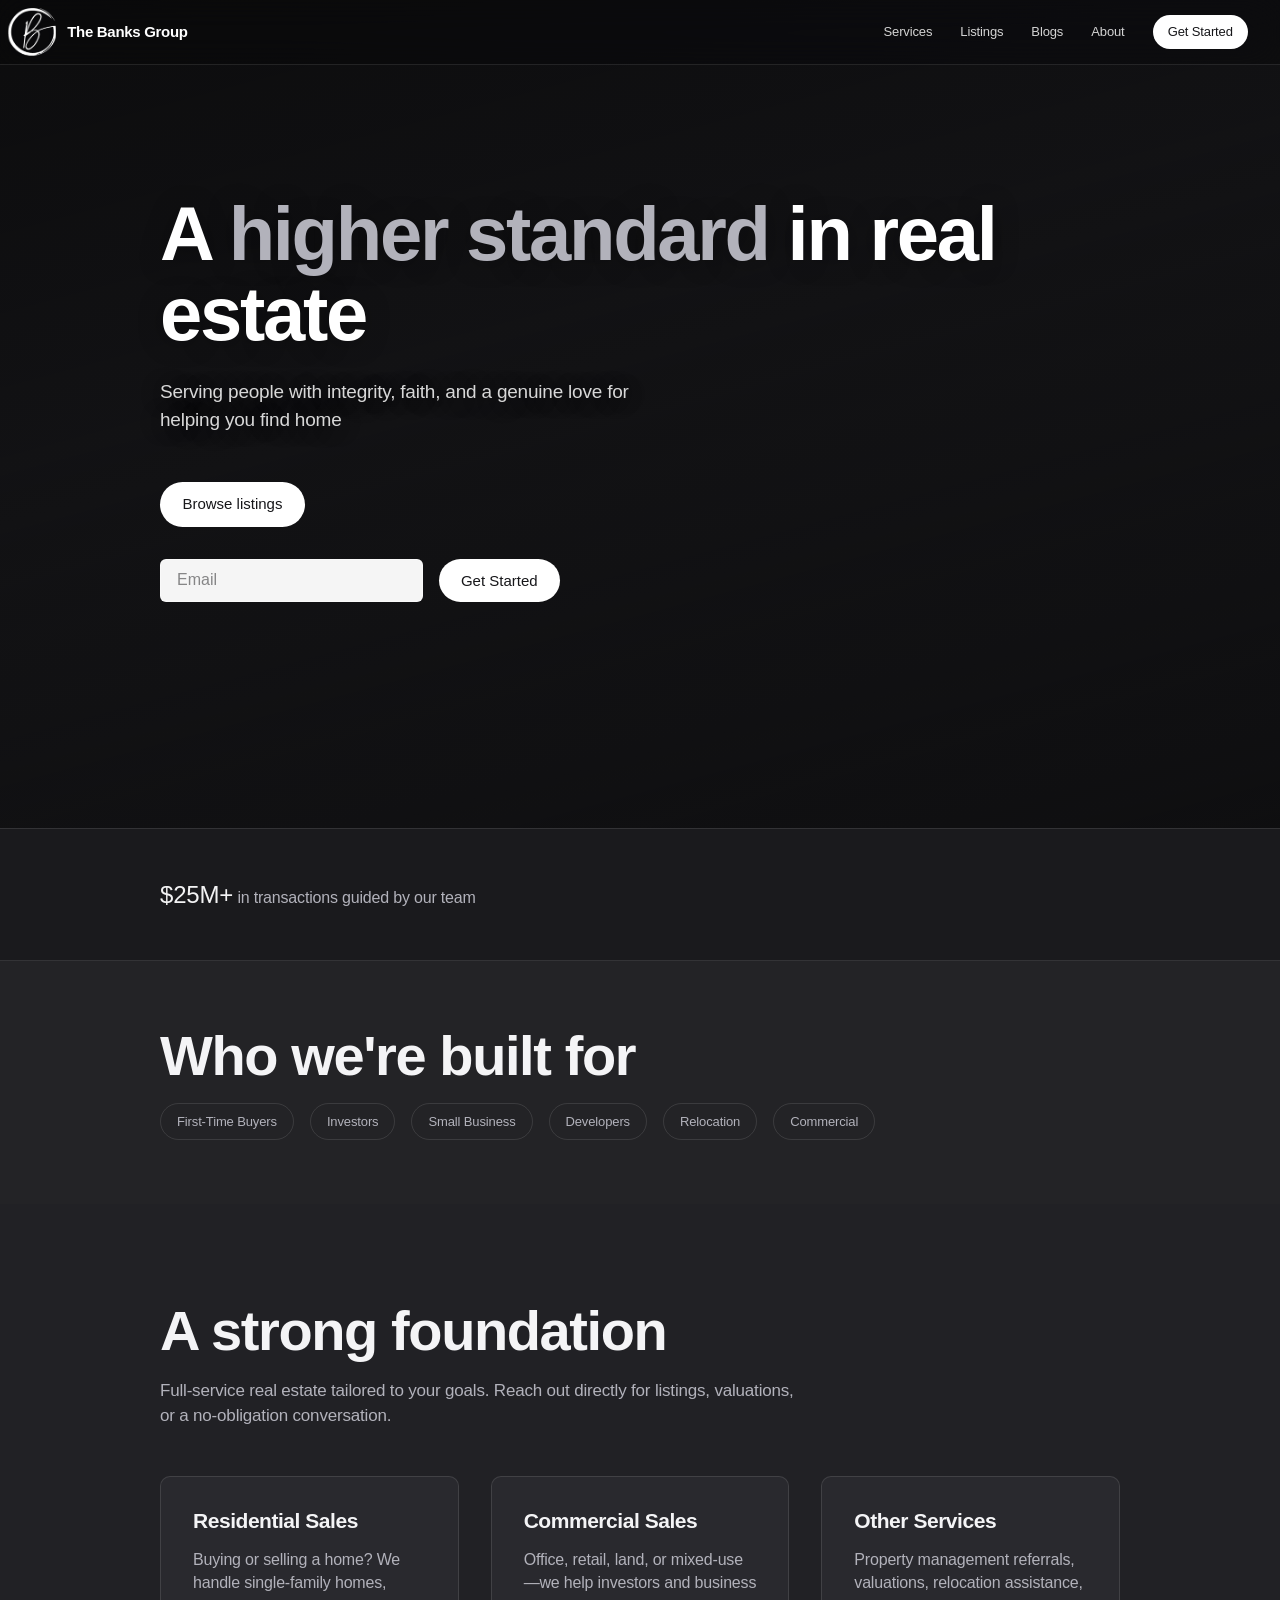
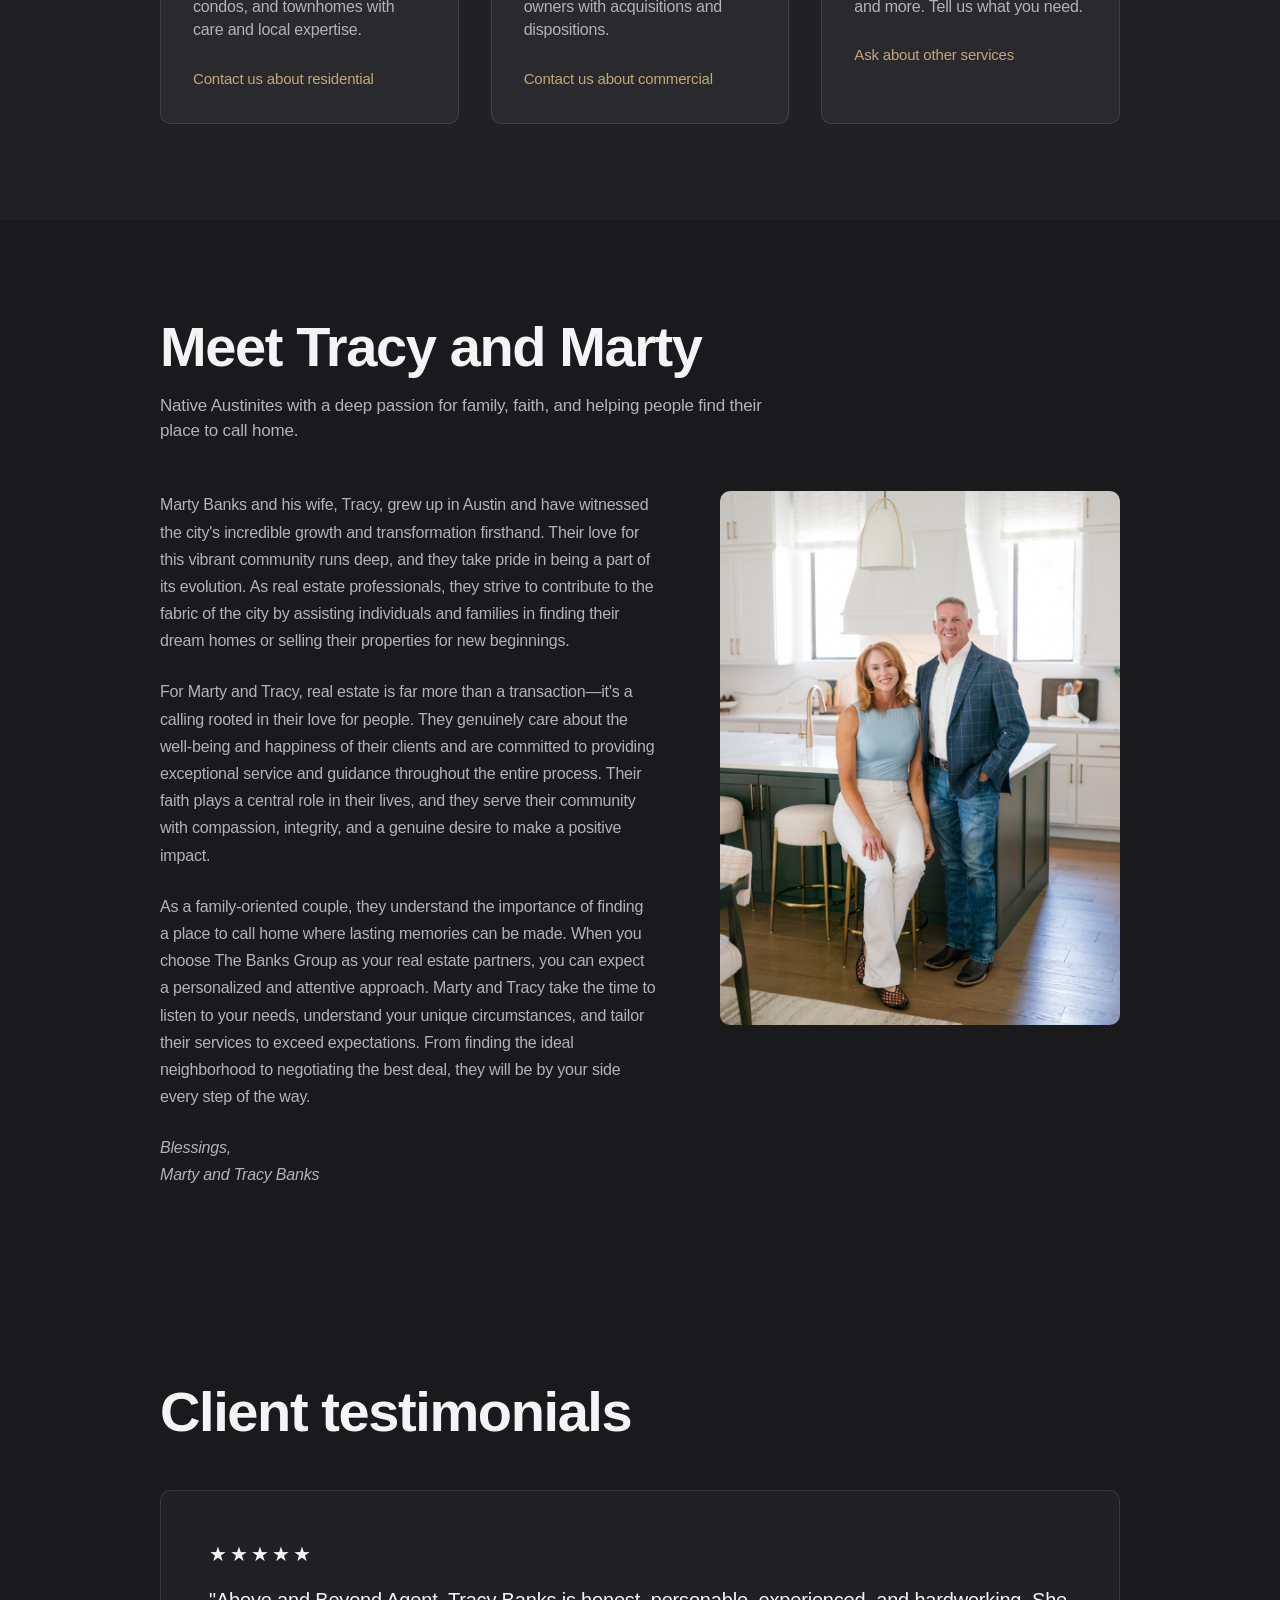
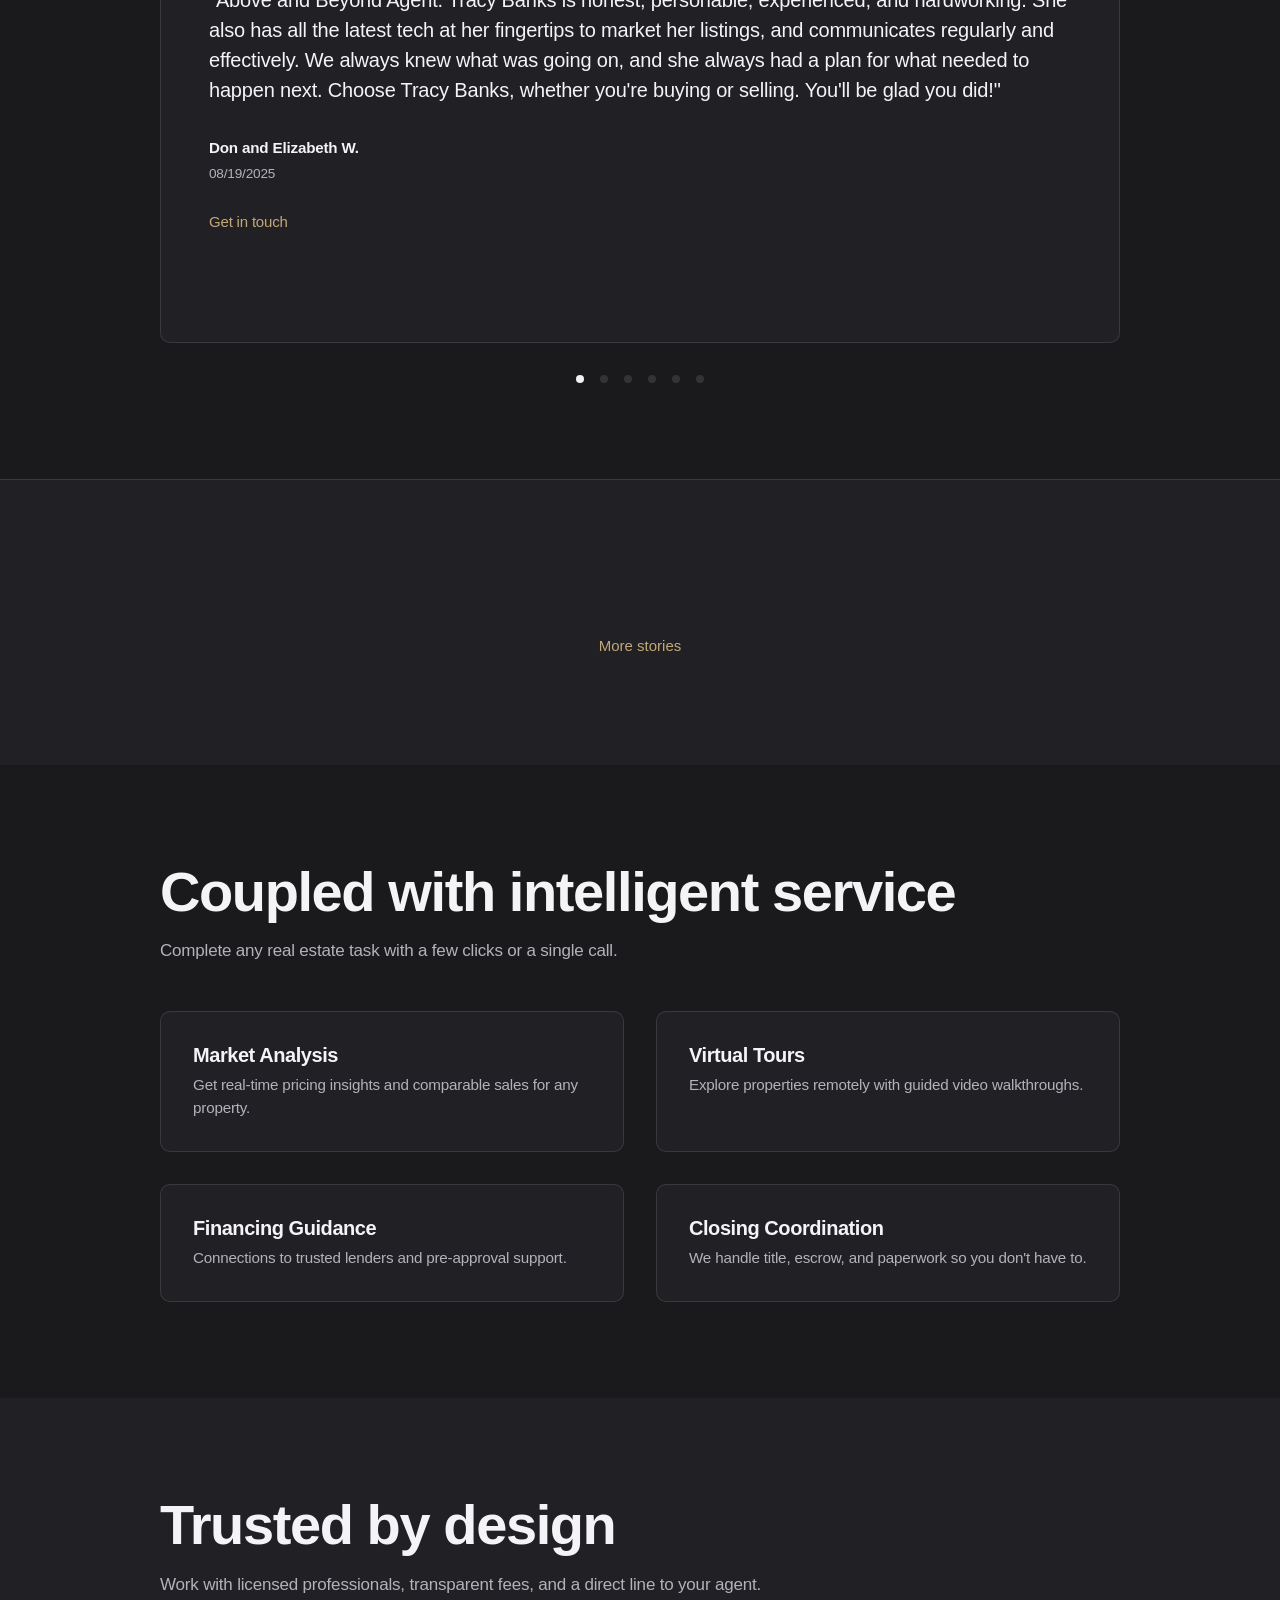
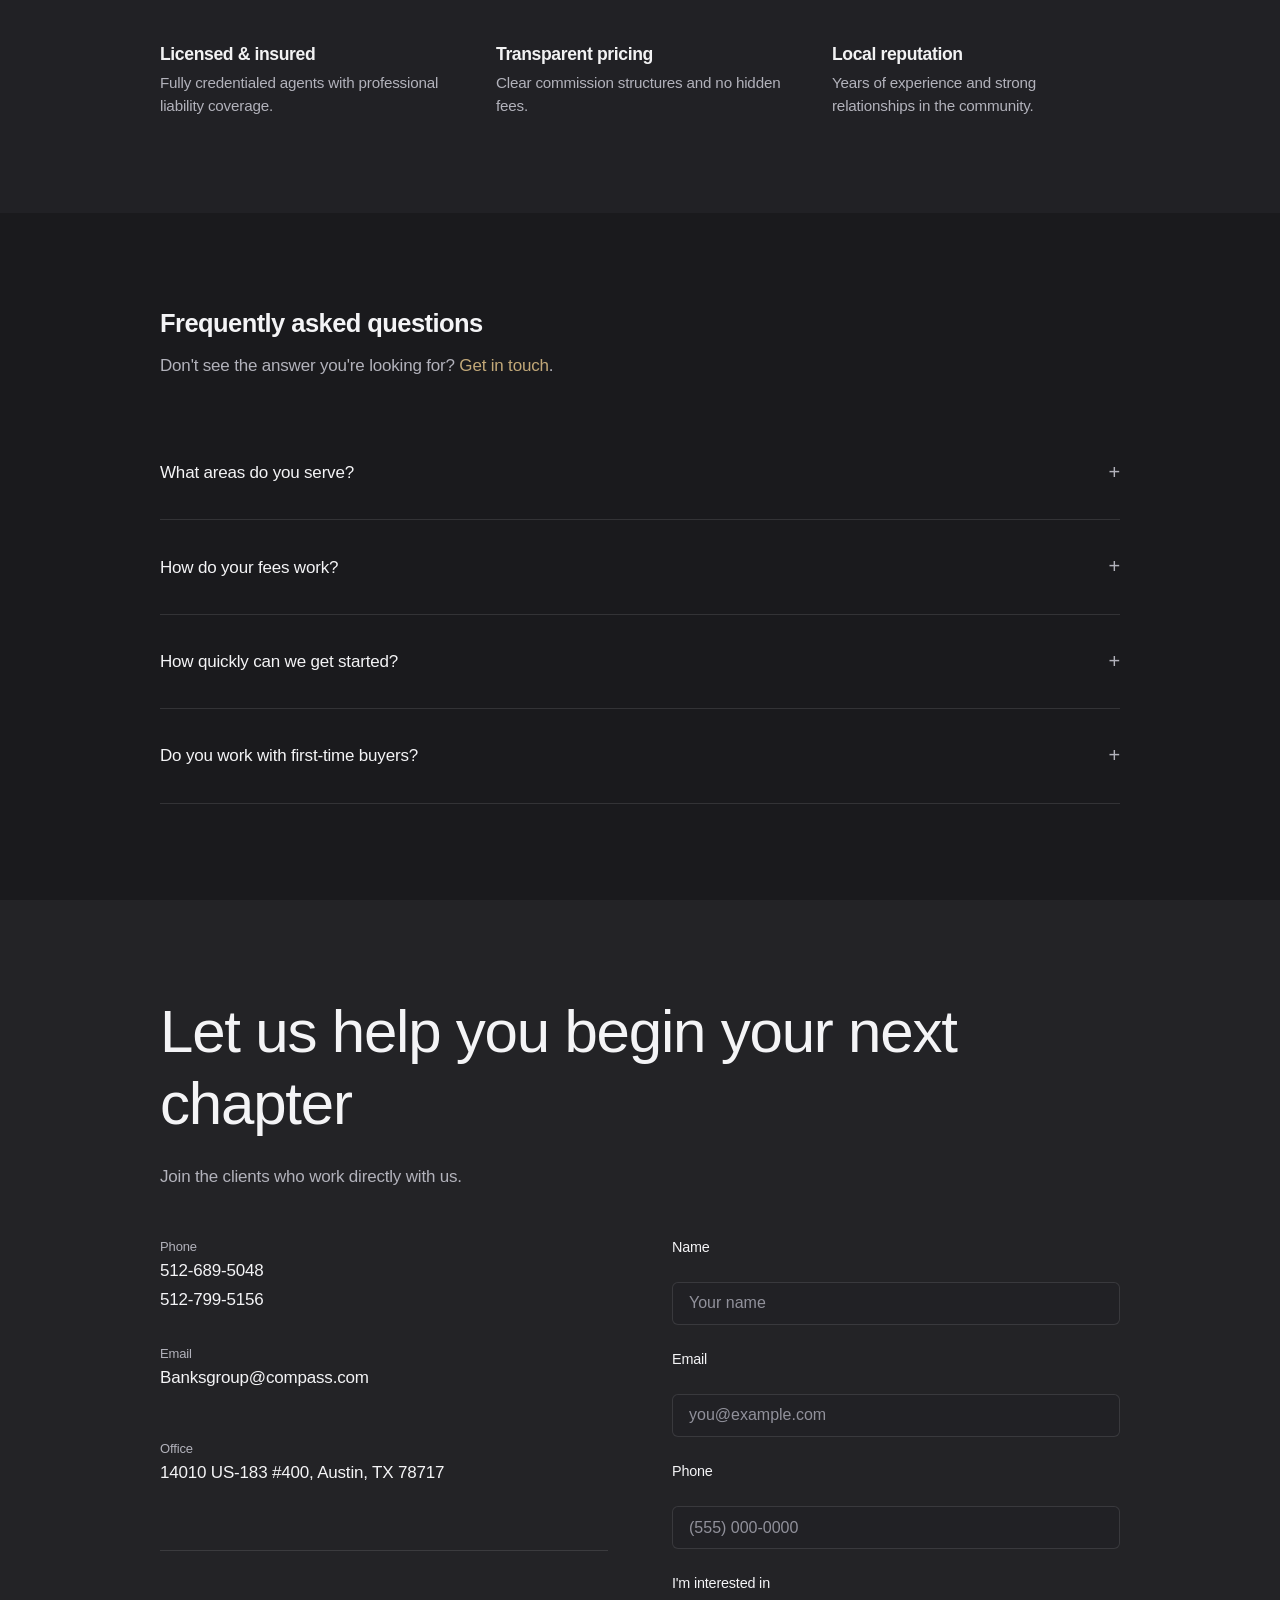
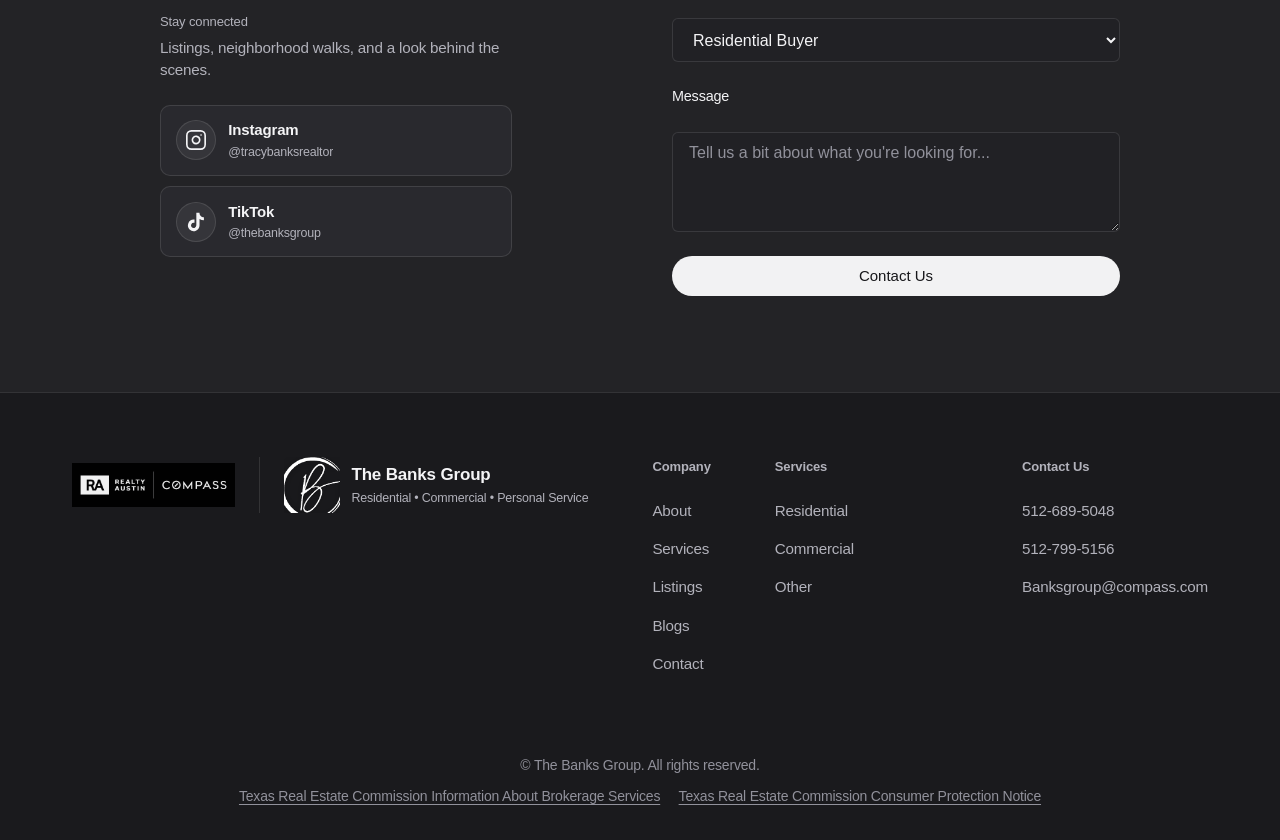
==== real-estate-site/index.html @ caaa2671 "Align footer phones and email under a Contact Us heading. Co-authored-by: Cursor <cursoragent@cursor" ====
<!DOCTYPE html>
<html lang="en">
<head>
  <meta charset="UTF-8">
  <meta name="viewport" content="width=device-width, initial-scale=1.0">
  <title>The Banks Group | Residential & Commercial Sales</title>
  <meta name="description" content="Trusted real estate professionals for residential sales, commercial sales, and property services. Contact us directly for a personalized experience.">
  <link rel="stylesheet" href="styles.css?v=20260901b">
  <link rel="preload" href="assets/videos/austin-skyline.mp4" as="video" type="video/mp4">
</head>
<body class="home">
  <header class="header">
    <div class="container header-inner">
      <a href="index.html" class="logo logo-lockup">
        <span class="logo-crop">
          <img src="assets/images/logo.png" alt="" class="logo-img" width="1008" height="558">
        </span>
        <span class="logo-wordmark">The Banks Group</span>
      </a>
      <nav class="nav">
        <a href="#services">Services</a>
        <a href="listings.html">Listings</a>
        <a href="blog.html">Blogs</a>
        <a href="#about">About</a>
        <a href="#contact" class="nav-cta">Get Started</a>
      </nav>
      <button class="menu-toggle" aria-label="Toggle menu" aria-expanded="false">
        <span></span><span></span><span></span>
      </button>
    </div>
  </header>

  <main>
    <section class="hero">
      <div class="hero-video-wrap" aria-hidden="true">
        <video class="hero-video" id="hero-video" autoplay muted loop playsinline preload="auto">
          <source src="assets/videos/austin-skyline.mp4" type="video/mp4">
        </video>
        <div class="hero-video-overlay"></div>
      </div>
      <div class="container hero-content">
        <h1>A <em>higher standard</em> in real estate</h1>
        <p class="hero-sub">Serving people with integrity, faith, and a genuine love for helping you find home</p>
        <a href="listings.html" class="btn btn-primary hero-cta-link">Browse listings</a>
        <form class="hero-cta" id="hero-form">
          <input type="email" name="email" placeholder="Email" required aria-label="Email address">
          <button type="submit" class="btn btn-primary">Get Started</button>
        </form>
      </div>
    </section>

    <section class="stats" aria-label="Trust metrics">
      <div class="container">
        <p class="stats-line"><span class="stats-value" id="stats-value">—</span> in transactions guided by our team</p>
      </div>
    </section>

    <section class="industries" aria-label="Who we serve">
      <div class="container">
        <h2>Who we're built for</h2>
        <div class="industries-grid">
          <span class="industry-tag">First-Time Buyers</span>
          <span class="industry-tag">Investors</span>
          <span class="industry-tag">Small Business</span>
          <span class="industry-tag">Developers</span>
          <span class="industry-tag">Relocation</span>
          <span class="industry-tag">Commercial</span>
        </div>
      </div>
    </section>

    <section id="services" class="foundation">
      <div class="container">
        <h2>A strong foundation</h2>
        <p class="section-intro">Full-service real estate tailored to your goals. Reach out directly for listings, valuations, or a no-obligation conversation.</p>
        <div class="foundation-grid">
          <article class="foundation-card">
            <h3>Residential Sales</h3>
            <p>Buying or selling a home? We handle single-family homes, condos, and townhomes with care and local expertise.</p>
            <a href="#contact" class="card-link">Contact us about residential</a>
          </article>
          <article class="foundation-card">
            <h3>Commercial Sales</h3>
            <p>Office, retail, land, or mixed-use—we help investors and business owners with acquisitions and dispositions.</p>
            <a href="#contact" class="card-link">Contact us about commercial</a>
          </article>
          <article class="foundation-card">
            <h3>Other Services</h3>
            <p>Property management referrals, valuations, relocation assistance, and more. Tell us what you need.</p>
            <a href="#contact" class="card-link">Ask about other services</a>
          </article>
        </div>
      </div>
    </section>

    <section id="about" class="amplified">
      <div class="container">
        <h2>Meet Tracy and Marty</h2>
        <p class="section-intro">Native Austinites with a deep passion for family, faith, and helping people find their place to call home.</p>
        <div class="about-inner">
          <div class="about-bio">
            <p>Marty Banks and his wife, Tracy, grew up in Austin and have witnessed the city's incredible growth and transformation firsthand. Their love for this vibrant community runs deep, and they take pride in being a part of its evolution. As real estate professionals, they strive to contribute to the fabric of the city by assisting individuals and families in finding their dream homes or selling their properties for new beginnings.</p>
            <p>For Marty and Tracy, real estate is far more than a transaction—it's a calling rooted in their love for people. They genuinely care about the well-being and happiness of their clients and are committed to providing exceptional service and guidance throughout the entire process. Their faith plays a central role in their lives, and they serve their community with compassion, integrity, and a genuine desire to make a positive impact.</p>
            <p>As a family-oriented couple, they understand the importance of finding a place to call home where lasting memories can be made. When you choose The Banks Group as your real estate partners, you can expect a personalized and attentive approach. Marty and Tracy take the time to listen to your needs, understand your unique circumstances, and tailor their services to exceed expectations. From finding the ideal neighborhood to negotiating the best deal, they will be by your side every step of the way.</p>
            <p><em>Blessings,<br>Marty and Tracy Banks</em></p>
          </div>
          <div class="about-image-wrap">
            <img src="assets/images/marty-tracy-banks.jpg" alt="Marty and Tracy Banks of The Banks Group" width="900" height="1200" class="about-image">
          </div>
        </div>
      </div>
    </section>

    <section class="testimonials" aria-label="Client testimonials">
      <div class="container">
        <h2>Client testimonials</h2>
        <div class="testimonials-carousel">
          <div class="testimonial-track">
            <blockquote class="testimonial-card">
              <p class="testimonial-stars" aria-hidden="true">★★★★★</p>
              <p>"Above and Beyond Agent. Tracy Banks is honest, personable, experienced, and hardworking. She also has all the latest tech at her fingertips to market her listings, and communicates regularly and effectively. We always knew what was going on, and she always had a plan for what needed to happen next. Choose Tracy Banks, whether you're buying or selling. You'll be glad you did!"</p>
              <footer>
                <strong>Don and Elizabeth W.</strong>
                <span>08/19/2025</span>
              </footer>
              <a href="#contact" class="read-story">Get in touch</a>
            </blockquote>
            <blockquote class="testimonial-card">
              <p class="testimonial-stars" aria-hidden="true">★★★★★</p>
              <p>"Amazing Agent and even MORE amazing people! Tracy and Marty are THE.BEST! They know their stuff and they don't mess around! They get the job done and make you feel like you are their only client. They know the market and make sure to get you the best deal they can! If you're debating on who to use to buy or sell a house, STOP LOOKING! You found the best right here!"</p>
              <footer>
                <strong>Natalie T.</strong>
                <span>03/21/2025</span>
              </footer>
              <a href="#contact" class="read-story">Get in touch</a>
            </blockquote>
            <blockquote class="testimonial-card">
              <p class="testimonial-stars" aria-hidden="true">★★★★★</p>
              <p>"Went above and beyond. This was our second time working with Tracy, and she is so enjoyable, and amazing to work with. She is very attentive and pays attention to details. She remembered everything we said we liked or disliked in every home she showed us, which helped narrow it down to finding our lovely home. Tracy is quick to respond, and always had the answers to our questions. I would highly recommend her to anyone who is looking at buying a home!"</p>
              <footer>
                <strong>Krystal W.</strong>
                <span>02/28/2025</span>
              </footer>
              <a href="#contact" class="read-story">Get in touch</a>
            </blockquote>
            <blockquote class="testimonial-card">
              <p class="testimonial-stars" aria-hidden="true">★★★★★</p>
              <p>"Dreams do come true. There was a home that we had fallen in love with as I was looking to start a career and my wife and I were looking to move back home from our college town. The house had gone off the market for a month or so. Tracy and Marty didn't give up—they found the seller and discovered the house was only off market for repairs. From there, they guided us every step of the way. If I had chosen anyone else, I would quite literally not be where I am today. Would recommend to ANYONE!"</p>
              <footer>
                <strong>Ryan P.</strong>
                <span>05/15/2024</span>
              </footer>
              <a href="#contact" class="read-story">Get in touch</a>
            </blockquote>
            <blockquote class="testimonial-card">
              <p class="testimonial-stars" aria-hidden="true">★★★★★</p>
              <p>"Found us our DREAM HOME and the BEST to work with! Tracy and Marty are the BEST! We were first time home buyers and had a lot of questions. They are both super knowledgeable, patient, and were upfront with everything to educate us on the buying process. As far as finding the right home, we LITERALLY would not have found it without them! Tracy insisted we 'pop in for a Quick Look' at a property that wasn't on our list… sure enough this was the house we ended up buying!"</p>
              <footer>
                <strong>Brian and Icey V.</strong>
                <span>09/09/2023</span>
              </footer>
              <a href="#contact" class="read-story">Get in touch</a>
            </blockquote>
            <blockquote class="testimonial-card">
              <p class="testimonial-stars" aria-hidden="true">★★★★★</p>
              <p>"Highly recommended. Tracy and Marty sold my parents' house after the death of my father. They thoroughly explained the sale process, suggested minimum repairs to make the biggest sales impact, and Tracy helped with Facebook Marketplace postings for 20+ items to sell. Marty helped with power washing the driveway, sidewalk and stonework. The house sold in 2 days on the market at full listing price and closed in 30 days. We could not have been more pleased with the process."</p>
              <footer>
                <strong>Tim T.</strong>
                <span>08/28/2023</span>
              </footer>
              <a href="#contact" class="read-story">Get in touch</a>
            </blockquote>
          </div>
        </div>
        <div class="carousel-dots" aria-label="Testimonial navigation">
          <button type="button" class="dot active" aria-label="Testimonial 1" data-index="0"></button>
          <button type="button" class="dot" aria-label="Testimonial 2" data-index="1"></button>
          <button type="button" class="dot" aria-label="Testimonial 3" data-index="2"></button>
          <button type="button" class="dot" aria-label="Testimonial 4" data-index="3"></button>
          <button type="button" class="dot" aria-label="Testimonial 5" data-index="4"></button>
          <button type="button" class="dot" aria-label="Testimonial 6" data-index="5"></button>
        </div>
      </div>
    </section>

    <section class="blog-preview" aria-label="Latest blog posts">
      <div class="container">
        <div class="blog-carousel-wrap">
          <div class="blog-carousel" id="blog-carousel" aria-label="Scroll through blog posts"></div>
        </div>
        <div class="blog-preview-footer">
          <a href="blog.html" class="blog-more-stories">More stories</a>
        </div>
      </div>
    </section>

    <section class="tools">
      <div class="container">
        <h2>Coupled with intelligent service</h2>
        <p class="section-intro">Complete any real estate task with a few clicks or a single call.</p>
        <div class="tools-grid">
          <div class="tool-card">
            <h3>Market Analysis</h3>
            <p>Get real-time pricing insights and comparable sales for any property.</p>
          </div>
          <div class="tool-card">
            <h3>Virtual Tours</h3>
            <p>Explore properties remotely with guided video walkthroughs.</p>
          </div>
          <div class="tool-card">
            <h3>Financing Guidance</h3>
            <p>Connections to trusted lenders and pre-approval support.</p>
          </div>
          <div class="tool-card">
            <h3>Closing Coordination</h3>
            <p>We handle title, escrow, and paperwork so you don't have to.</p>
          </div>
        </div>
      </div>
    </section>

    <section class="secure">
      <div class="container">
        <h2>Trusted by design</h2>
        <p class="section-intro">Work with licensed professionals, transparent fees, and a direct line to your agent.</p>
        <div class="secure-grid">
          <div class="secure-item">
            <h3>Licensed & insured</h3>
            <p>Fully credentialed agents with professional liability coverage.</p>
          </div>
          <div class="secure-item">
            <h3>Transparent pricing</h3>
            <p>Clear commission structures and no hidden fees.</p>
          </div>
          <div class="secure-item">
            <h3>Local reputation</h3>
            <p>Years of experience and strong relationships in the community.</p>
          </div>
        </div>
      </div>
    </section>

    <section class="faq">
      <div class="container">
        <h2>Frequently asked questions</h2>
        <p class="section-intro">Don't see the answer you're looking for? <a href="#contact">Get in touch</a>.</p>
        <div class="faq-list">
          <details class="faq-item">
            <summary>What areas do you serve?</summary>
            <p>We serve the greater metro area including surrounding suburbs and nearby counties. Contact us to confirm coverage for your specific location.</p>
          </details>
          <details class="faq-item">
            <summary>How do your fees work?</summary>
            <p>We believe in keeping real estate fees simple and transparent. All commissions and fees are negotiable and may vary by transaction, and we’ll clearly explain your options and any costs before you make a commitment.</p>
          </details>
          <details class="faq-item">
            <summary>How quickly can we get started?</summary>
            <p>Most clients are able to begin within 24–48 hours. We can schedule a call or meeting at your convenience.</p>
          </details>
          <details class="faq-item">
            <summary>Do you work with first-time buyers?</summary>
            <p>Yes. We specialize in guiding first-time buyers through the entire process—from pre-approval to keys in hand.</p>
          </details>
        </div>
      </div>
    </section>

    <section id="contact" class="apply" aria-label="Contact">
      <div class="container">
        <h2>Let us help you begin your next chapter</h2>
        <p class="section-intro">Join the clients who work directly with us.</p>
        <div class="apply-inner">
          <div class="contact-info">
            <div class="contact-details">
              <div class="contact-item">
                <span class="contact-label">Phone</span>
                <span class="contact-value contact-phone-numbers">
                  <a href="tel:+15126895048">512-689-5048</a>
                  <a href="tel:+15127995156">512-799-5156</a>
                </span>
              </div>
              <a href="mailto:Banksgroup@compass.com" class="contact-item">
                <span class="contact-label">Email</span>
                <span class="contact-value">Banksgroup@compass.com</span>
              </a>
              <p class="contact-item">
                <span class="contact-label">Office</span>
                <span class="contact-value">14010 US-183 #400, Austin, TX 78717</span>
              </p>
            </div>
            <div class="social-links">
              <p class="contact-label">Stay connected</p>
              <p class="social-lead">Listings, neighborhood walks, and a look behind the scenes.</p>
              <div class="social-row">
                <a href="https://www.instagram.com/tracybanksrealtor/" target="_blank" rel="noopener noreferrer" class="social-card" aria-label="Follow @tracybanksrealtor on Instagram">
                  <span class="social-icon-wrap" aria-hidden="true">
                    <svg class="social-icon" xmlns="http://www.w3.org/2000/svg" width="22" height="22" viewBox="0 0 24 24" fill="none" stroke="currentColor" stroke-width="1.8" stroke-linecap="round" stroke-linejoin="round">
                      <rect width="20" height="20" x="2" y="2" rx="5" ry="5"/>
                      <path d="M16 11.37A4 4 0 1 1 12.63 8 4 4 0 0 1 16 11.37z"/>
                      <line x1="17.5" x2="17.51" y1="6.5" y2="6.5"/>
                    </svg>
                  </span>
                  <span class="social-card-copy">
                    <span class="social-card-name">Instagram</span>
                    <span class="social-card-handle">@tracybanksrealtor</span>
                  </span>
                </a>
                <a href="https://www.tiktok.com/@thebanksgroup" target="_blank" rel="noopener noreferrer" class="social-card" aria-label="Follow @thebanksgroup on TikTok">
                  <span class="social-icon-wrap" aria-hidden="true">
                    <svg class="social-icon" xmlns="http://www.w3.org/2000/svg" width="22" height="22" viewBox="0 0 24 24" fill="currentColor">
                      <path d="M19.59 6.69a4.83 4.83 0 0 1-3.77-4.25V2h-3.45v13.67a2.89 2.89 0 0 1-5.2 1.74 2.89 2.89 0 0 1 2.31-4.64 2.93 2.93 0 0 1 .88.13V9.4a6.84 6.84 0 0 0-1-.05A6.33 6.33 0 0 0 5 20.1a6.34 6.34 0 0 0 10.86-4.43v-7a8.16 8.16 0 0 0 4.77 1.52v-3.4a4.85 4.85 0 0 1-1-.1z"/>
                    </svg>
                  </span>
                  <span class="social-card-copy">
                    <span class="social-card-name">TikTok</span>
                    <span class="social-card-handle">@thebanksgroup</span>
                  </span>
                </a>
              </div>
            </div>
          </div>
          <!-- Recipients: add Banksgroup@compass.com in Formspree → form settings → notifications -->
          <form class="contact-form" id="contact-form" action="https://formspree.io/f/mjgpwdjj" method="POST">
            <label for="name">Name</label>
            <input type="text" id="name" name="name" required placeholder="Your name">
            <label for="email">Email</label>
            <input type="email" id="email" name="email" required placeholder="you@example.com">
            <label for="phone">Phone</label>
            <input type="tel" id="phone" name="phone" placeholder="(555) 000-0000">
            <label for="interest">I'm interested in</label>
            <select id="interest" name="interest">
              <option value="Residential Buyer">Residential Buyer</option>
              <option value="Residential Seller">Residential Seller</option>
              <option value="Commercial Buyer">Commercial Buyer</option>
              <option value="Commercial Seller">Commercial Seller</option>
              <option value="Market Analysis">Market Analysis</option>
              <option value="Other Services">Other Services</option>
            </select>
            <label for="message">Message</label>
            <textarea id="message" name="message" rows="4" placeholder="Tell us a bit about what you're looking for..." aria-label="Message"></textarea>
            <button type="submit" class="btn btn-primary btn-full">Contact Us</button>
          </form>
        </div>
      </div>
    </section>
  </main>

  <footer class="footer">
    <div class="container footer-inner">
      <div class="footer-brand">
        <div class="footer-brand-lockup">
          <img src="assets/images/realty-austin-compass.png" alt="Realty Austin and Compass" class="footer-compass-logo" width="1024" height="276" loading="lazy">
          <div class="footer-brand-identity">
            <a href="index.html" class="footer-logo-link">
              <span class="logo-crop logo-crop--footer">
                <img src="assets/images/logo.png" alt="" class="logo-img" width="1008" height="558" loading="lazy">
              </span>
            </a>
            <div class="footer-brand-copy">
              <p class="footer-brand-name">The Banks Group</p>
              <p class="footer-tagline">Residential • Commercial • Personal Service</p>
            </div>
          </div>
        </div>
      </div>
      <nav class="footer-nav">
        <div class="footer-col">
          <span class="footer-col-title">Company</span>
          <a href="#about">About</a>
          <a href="#services">Services</a>
          <a href="listings.html">Listings</a>
          <a href="blog.html">Blogs</a>
          <a href="#contact">Contact</a>
        </div>
        <div class="footer-col">
          <span class="footer-col-title">Services</span>
          <a href="#contact">Residential</a>
          <a href="#contact">Commercial</a>
          <a href="#contact">Other</a>
        </div>
      </nav>
      <div class="footer-col footer-contact">
        <span class="footer-col-title">Contact Us</span>
        <a href="tel:+15126895048">512-689-5048</a>
        <a href="tel:+15127995156">512-799-5156</a>
        <a href="mailto:Banksgroup@compass.com">Banksgroup@compass.com</a>
      </div>
    </div>
    <p class="footer-legal">© The Banks Group. All rights reserved.
      <span class="footer-legal-links">
        <a href="assets/docs/iabs.pdf" target="_blank" rel="noopener noreferrer">Texas Real Estate Commission Information About Brokerage Services</a>
        <a href="https://www.trec.texas.gov/sites/default/files/pdf-forms/CN%201-5_0.pdf" target="_blank" rel="noopener noreferrer">Texas Real Estate Commission Consumer Protection Notice</a>
      </span>
    </p>
  </footer>

  <script src="blogs.js?v=20260817"></script>
  <script src="script.js?v=20260817"></script>
</body>
</html>
---- real-estate-site/styles.css ----
/* --- Apple-inspired professional design system --- */
:root {
  --color-bg: #1a1a1d;
  --color-bg-alt: #212125;
  --color-bg-elevated: #29292e;
  --color-surface: #29292e;
  --color-text: #f4f4f6;
  --color-text-muted: #b2b2bb;
  --color-text-soft: #91919b;
  --color-accent: #f2f2f3;
  --color-accent-hover: #ffffff;
  --color-on-accent: #17171a;
  --color-link: #c2a878;
  --color-link-hover: #dcc79f;
  --color-accent-soft: rgba(255, 255, 255, 0.04);
  --color-border: rgba(255, 255, 255, 0.11);
  --color-border-strong: rgba(255, 255, 255, 0.24);
  --font-sans: -apple-system, BlinkMacSystemFont, "SF Pro Display", "SF Pro Text", "Segoe UI", Roboto, "Helvetica Neue", Arial, sans-serif;
  --font-heading: var(--font-sans);
  --font-body: var(--font-sans);
  --space-xs: 0.5rem;
  --space-sm: 1rem;
  --space-md: 1.5rem;
  --space-lg: 2rem;
  --space-xl: 3rem;
  --space-2xl: 4rem;
  --space-3xl: 6rem;
  --radius: 6px;
  --radius-lg: 10px;
  --radius-pill: 980px;
  --shadow-sm: none;
  --shadow-md: 0 10px 34px rgba(0, 0, 0, 0.4);
  --shadow-lg: 0 22px 60px rgba(0, 0, 0, 0.5);
  --transition: 0.3s cubic-bezier(0.25, 0.1, 0.25, 1);
}

/* --- Reset & base --- */
*,
*::before,
*::after {
  box-sizing: border-box;
}

html {
  scroll-behavior: smooth;
}

body {
  margin: 0;
  font-family: var(--font-body);
  font-size: 1.0625rem;
  font-weight: 400;
  line-height: 1.47059;
  letter-spacing: -0.011em;
  color: var(--color-text);
  background: var(--color-bg);
  -webkit-font-smoothing: antialiased;
  -moz-osx-font-smoothing: grayscale;
  text-rendering: optimizeLegibility;
}

a {
  color: var(--color-text);
  text-decoration: none;
}

a:hover {
  color: var(--color-text-muted);
}

img {
  max-width: 100%;
  height: auto;
  display: block;
}

.container {
  width: 100%;
  max-width: 1024px;
  margin: 0 auto;
  padding: 0 var(--space-lg);
}

/* --- Typography --- */
h1, h2, h3 {
  font-family: var(--font-heading);
  font-weight: 600;
  margin: 0;
  letter-spacing: -0.022em;
  line-height: 1.1;
}

h1 em,
h2 em {
  font-style: normal;
  font-weight: 600;
  color: var(--color-text-muted);
}

/* --- Header --- */
.header {
  position: fixed;
  top: 0;
  left: 0;
  right: 0;
  z-index: 100;
  background: rgba(26, 26, 29, 0.72);
  backdrop-filter: saturate(180%) blur(20px);
  -webkit-backdrop-filter: saturate(180%) blur(20px);
  border-bottom: 1px solid var(--color-border);
}

body.home .header {
  background: rgba(0, 0, 0, 0.22);
  backdrop-filter: saturate(180%) blur(20px);
  -webkit-backdrop-filter: saturate(180%) blur(20px);
  border-bottom: 1px solid rgba(255, 255, 255, 0.1);
}

body.home .logo {
  color: #fff;
}

body.home .logo:hover {
  color: rgba(255, 255, 255, 0.8);
}

body.home .nav a {
  color: rgba(255, 255, 255, 0.82);
}

body.home .nav a:hover {
  color: #fff;
}

body.home .nav-cta {
  background: #fff !important;
  color: var(--color-on-accent) !important;
}

body.home .nav-cta:hover {
  background: #e8e8ed !important;
  color: var(--color-on-accent) !important;
}

body.home .menu-toggle span {
  background: #fff;
}

@media (max-width: 768px) {
  .logo-crop {
    height: 36px;
    width: 36px;
  }

  .logo-crop .logo-img {
    height: 54px;
  }

  .logo-crop--footer {
    height: 48px;
    width: 48px;
  }

  .logo-crop--footer .logo-img {
    height: 72px;
  }

  .logo-wordmark {
    font-size: 0.8125rem;
  }

  body.home .nav.open {
    background: #1a1a1d;
    border-bottom: 1px solid rgba(255, 255, 255, 0.1);
  }

  body.home .nav.open a {
    color: rgba(255, 255, 255, 0.9);
  }

  body.home .nav.open a:hover {
    color: #fff;
  }

  body.home .nav.open .nav-cta {
    background: #fff !important;
    color: #17171a !important;
  }
}

.header-inner {
  display: flex;
  align-items: center;
  justify-content: space-between;
  height: 64px;
}

.header > .container {
  max-width: none;
  padding-left: 0.5rem;
  padding-right: var(--space-lg);
}

.header-inner .logo-lockup {
  margin-left: 0;
}

.logo {
  font-family: var(--font-heading);
  font-size: 1.5rem;
  font-weight: 500;
  color: var(--color-text);
  letter-spacing: 0.04em;
  text-transform: uppercase;
}

.logo-lockup {
  display: inline-flex;
  align-items: center;
  gap: 0.7rem;
  line-height: 1;
  text-transform: none;
  letter-spacing: normal;
}

.logo-wordmark {
  font-size: 0.9375rem;
  font-weight: 600;
  letter-spacing: -0.02em;
  line-height: 1.1;
  white-space: nowrap;
}

/* Stack: emblem ~top 2/3 — crop tight to the circular B */
.logo-crop {
  display: inline-block;
  height: 48px;
  width: 48px;
  overflow: hidden;
  line-height: 0;
  flex-shrink: 0;
}

.logo-crop .logo-img {
  height: 63px;
  width: auto;
  display: block;
  max-width: none;
  margin-left: 50%;
  transform: translateX(-50%);
}

.logo-crop--footer {
  height: 56px;
  width: 56px;
}

.logo-crop--footer .logo-img {
  height: 84px;
}

/* Black mark on transparent: invert on home so it reads on dark hero */
body.home .logo-crop .logo-img {
  filter: invert(1) drop-shadow(0 1px 4px rgba(0, 0, 0, 0.35));
}

.logo:hover {
  color: var(--color-text-muted);
}

body.home .logo-lockup:hover .logo-crop .logo-img {
  opacity: 0.92;
}

.nav {
  display: flex;
  align-items: center;
  gap: 1.75rem;
}

.nav a {
  color: var(--color-text-muted);
  font-size: 0.8125rem;
  font-weight: 400;
  letter-spacing: -0.01em;
  text-transform: none;
  transition: color var(--transition);
}

.nav a:hover {
  color: var(--color-text);
}

.nav-cta {
  color: var(--color-on-accent) !important;
  background: var(--color-accent);
  padding: 0.45rem 0.95rem;
  border-radius: var(--radius-pill);
  font-size: 0.8125rem;
  font-weight: 500;
  transition: background var(--transition), transform var(--transition);
}

.nav-cta:hover {
  background: var(--color-accent-hover);
  color: var(--color-on-accent) !important;
}

.menu-toggle {
  display: none;
  flex-direction: column;
  gap: 6px;
  background: none;
  border: none;
  cursor: pointer;
  padding: 8px;
}

.menu-toggle span {
  width: 24px;
  height: 2px;
  background: var(--color-text);
}

@media (max-width: 768px) {
  .nav {
    display: none;
  }

  .nav.open {
    display: flex;
    flex-direction: column;
    position: absolute;
    top: 64px;
    left: 0;
    right: 0;
    background: var(--color-bg-alt);
    padding: var(--space-md);
    gap: var(--space-sm);
    border-bottom: 1px solid var(--color-border);
  }

  .menu-toggle {
    display: flex;
  }
}

/* --- Buttons --- */
.btn {
  display: inline-block;
  padding: 0.7rem 1.35rem;
  font-family: var(--font-body);
  font-size: 0.9375rem;
  font-weight: 500;
  border-radius: var(--radius-pill);
  transition: background var(--transition), color var(--transition), transform var(--transition), box-shadow var(--transition);
  border: none;
  cursor: pointer;
}

.btn-primary {
  background: var(--color-accent);
  color: var(--color-on-accent);
  font-weight: 500;
  letter-spacing: normal;
  text-transform: none;
  font-size: 0.9375rem;
  padding: 0.72rem 1.4rem;
}

.btn-primary:hover {
  background: var(--color-accent-hover);
  color: var(--color-on-accent);
}

.btn-secondary {
  background: transparent;
  color: var(--color-link);
  border: none;
  margin-right: var(--space-sm);
  padding-left: 0;
  padding-right: 0;
}

.btn-secondary:hover {
  color: var(--color-link-hover);
}

.btn-full {
  width: 100%;
}

/* --- Hero --- */
.hero {
  position: relative;
  min-height: 92vh;
  display: flex;
  align-items: center;
  padding-top: 64px;
  padding-bottom: var(--space-3xl);
  overflow: hidden;
}

.hero-video-wrap {
  position: absolute;
  inset: 0;
  z-index: 0;
  /* Dark fallback while the hero video loads or if it fails */
  background: linear-gradient(
    165deg,
    #1a1a1d 0%,
    #212125 45%,
    #29292e 100%
  );
}

.hero-video {
  position: absolute;
  top: 50%;
  left: 50%;
  min-width: 100%;
  min-height: 100%;
  width: auto;
  height: auto;
  transform: translate(-50%, -50%);
  object-fit: cover;
  z-index: 0;
  opacity: 0;
  transition: opacity 0.8s ease;
}

.hero-video.is-ready {
  opacity: 1;
}

.hero-video-overlay {
  position: absolute;
  inset: 0;
  background: linear-gradient(
    165deg,
    rgba(0, 0, 0, 0.55) 0%,
    rgba(0, 0, 0, 0.45) 40%,
    rgba(0, 0, 0, 0.65) 100%
  );
  z-index: 1;
}

.hero-content {
  position: relative;
  z-index: 2;
}

.hero h1,
.hero-sub {
  color: #fff;
  text-shadow: 0 2px 24px rgba(0, 0, 0, 0.35);
}

.hero h1 {
  font-size: clamp(3rem, 7vw, 4.75rem);
  font-weight: 600;
  line-height: 1.05;
  letter-spacing: -0.03em;
  margin-bottom: var(--space-md);
}

.hero-sub {
  font-size: 1.1875rem;
  font-weight: 400;
  color: rgba(255, 255, 255, 0.84);
  max-width: 32rem;
  margin: 0 0 var(--space-xl);
  line-height: 1.47059;
  letter-spacing: -0.011em;
}

body.home .hero .btn-primary {
  background: #fff;
  color: var(--color-on-accent);
  font-weight: 500;
  letter-spacing: normal;
  text-transform: none;
  font-size: 0.9375rem;
  padding: 0.72rem 1.4rem;
  border-radius: var(--radius-pill);
}

body.home .hero .btn-primary:hover {
  background: #e8e8e8;
  color: #0a0a0a;
}

.hero-cta {
  display: flex;
  flex-wrap: wrap;
  gap: var(--space-sm);
  max-width: 400px;
}

.hero-cta input {
  flex: 1;
  min-width: 200px;
  padding: 0.72rem 1rem;
  font-family: var(--font-body);
  font-size: 1rem;
  color: var(--color-on-accent);
  background: rgba(255, 255, 255, 0.96);
  border: 1px solid rgba(255, 255, 255, 0.35);
  border-radius: var(--radius);
}

.hero-cta input::placeholder {
  color: rgba(23, 23, 26, 0.5);
}

.hero-cta input:focus {
  outline: none;
  border-color: rgba(255, 255, 255, 0.9);
}

/* --- Stats --- */
.stats {
  padding: var(--space-xl) 0;
  border-top: 1px solid var(--color-border);
  border-bottom: 1px solid var(--color-border);
}

.stats-line {
  margin: 0;
  font-size: 1rem;
  color: var(--color-text-muted);
}

.stats-value {
  font-family: var(--font-heading);
  font-size: 1.5rem;
  color: var(--color-accent);
}

/* --- Industries --- */
.industries {
  padding: var(--space-2xl) 0;
  background: var(--color-accent-soft);
}

.industries h2,
.foundation h2,
.amplified h2,
.tools h2,
.secure h2,
.testimonials h2 {
  font-size: clamp(2.5rem, 5vw, 3.5rem);
  font-weight: 600;
  letter-spacing: -0.025em;
  margin-bottom: var(--space-sm);
}

.section-intro {
  color: var(--color-text-muted);
  max-width: 640px;
  margin: 0 0 var(--space-xl);
  font-size: 1.0625rem;
  line-height: 1.47059;
  letter-spacing: -0.011em;
}

.section-intro a {
  color: var(--color-link);
  text-decoration: none;
}

.section-intro a:hover {
  color: var(--color-link-hover);
  text-decoration: underline;
}

.industries-grid {
  display: flex;
  flex-wrap: wrap;
  gap: var(--space-sm);
}

.industry-tag {
  display: inline-block;
  padding: 0.5rem 1rem;
  font-size: 0.8125rem;
  font-weight: 500;
  letter-spacing: -0.01em;
  text-transform: none;
  color: var(--color-text-muted);
  background: transparent;
  border: 1px solid var(--color-border);
  border-radius: var(--radius-pill);
  transition: color var(--transition), border-color var(--transition);
}

.industry-tag:hover {
  color: var(--color-text);
  border-color: var(--color-border-strong);
}

/* --- Foundation (Services) --- */
.foundation {
  padding: var(--space-3xl) 0;
  background: var(--color-bg-alt);
}

.foundation-grid {
  display: grid;
  grid-template-columns: repeat(3, 1fr);
  gap: var(--space-lg);
  margin-top: var(--space-xl);
}

@media (max-width: 900px) {
  .foundation-grid {
    grid-template-columns: 1fr;
  }
}

.foundation-card {
  padding: var(--space-lg);
  border: 1px solid var(--color-border);
  border-radius: var(--radius-lg);
  background: var(--color-surface);
  box-shadow: var(--shadow-sm);
  transition: border-color var(--transition), box-shadow var(--transition), transform var(--transition);
}

.foundation-card:hover {
  border-color: var(--color-border-strong);
  box-shadow: var(--shadow-md);
  transform: translateY(-2px);
}

.foundation-card h3 {
  font-size: 1.3125rem;
  font-weight: 600;
  margin-bottom: var(--space-sm);
}

.foundation-card p {
  color: var(--color-text-muted);
  font-size: 1rem;
  margin: 0 0 var(--space-md);
  line-height: 1.47059;
}

.card-link {
  font-size: 0.9375rem;
  font-weight: 500;
  color: var(--color-link);
}

.card-link:hover {
  color: var(--color-link-hover);
}

/* --- Amplified --- */
.amplified {
  padding: var(--space-3xl) 0;
}

.amplified-grid {
  display: grid;
  grid-template-columns: repeat(3, 1fr);
  gap: var(--space-xl);
  margin-top: var(--space-xl);
}

@media (max-width: 900px) {
  .amplified-grid {
    grid-template-columns: 1fr;
  }
}

.amplified-item h3 {
  font-size: 1.1rem;
  margin-bottom: var(--space-xs);
}

.amplified-item p {
  color: var(--color-text-muted);
  font-size: 0.95rem;
  margin: 0;
}

.about-inner {
  display: grid;
  grid-template-columns: 1fr auto;
  gap: var(--space-2xl);
  align-items: start;
  margin-top: var(--space-xl);
}

@media (max-width: 768px) {
  .about-inner {
    grid-template-columns: 1fr;
  }

  .about-image-wrap {
    order: -1;
  }
}

.about-image-wrap {
  flex-shrink: 0;
}

.about-image {
  width: 100%;
  max-width: 400px;
  border-radius: var(--radius-lg);
  aspect-ratio: 3 / 4;
  object-fit: cover;
}

.about-bio {
  min-width: 0;
}

.about-bio p {
  color: var(--color-text-muted);
  font-size: 1rem;
  margin: 0 0 var(--space-md);
  line-height: 1.7;
}

.about-bio p:last-child {
  margin-bottom: 0;
}

/* --- Testimonials --- */
.testimonials {
  padding: var(--space-3xl) 0;
  background: var(--color-bg);
}

.testimonials h2 {
  margin-bottom: var(--space-md);
}

.testimonials-carousel {
  overflow: hidden;
  margin-top: var(--space-xl);
  touch-action: pan-y;
  cursor: grab;
  user-select: none;
}

.testimonials-carousel:active {
  cursor: grabbing;
}

.testimonial-track {
  display: flex;
  transition: transform 0.4s ease;
  width: 100%;
}

.testimonial-card {
  flex: 0 0 100%;
  min-width: 100%;
  max-width: 100%;
  margin: 0;
  padding: var(--space-xl);
  background: var(--color-bg-alt);
  border: 1px solid var(--color-border);
  border-radius: var(--radius-lg);
  box-shadow: var(--shadow-sm);
  box-sizing: border-box;
}

.testimonial-stars {
  font-size: 1.1rem;
  letter-spacing: 0.15em;
  color: var(--color-text);
  margin-bottom: var(--space-sm) !important;
}

.testimonial-card p {
  font-size: 1.25rem;
  line-height: 1.5;
  color: var(--color-text);
  margin: 0 0 var(--space-lg);
}

.testimonial-card em {
  font-style: italic;
}

.testimonial-card footer {
  margin-bottom: var(--space-md);
}

.testimonial-card footer strong {
  display: block;
  font-size: 0.95rem;
}

.testimonial-card footer span {
  font-size: 0.85rem;
  color: var(--color-text-muted);
}

.read-story {
  font-size: 0.9375rem;
  font-weight: 500;
  color: var(--color-link);
}

.read-story:hover {
  color: var(--color-link-hover);
}

.carousel-dots {
  display: flex;
  justify-content: center;
  gap: var(--space-sm);
  margin-top: var(--space-lg);
}

.dot {
  width: 8px;
  height: 8px;
  border-radius: 50%;
  border: none;
  background: var(--color-border);
  cursor: pointer;
  padding: 0;
  transition: background var(--transition);
}

.dot:hover {
  background: var(--color-text-soft);
}

.dot.active {
  background: var(--color-accent);
}

/* --- Tools --- */
.tools {
  padding: var(--space-3xl) 0;
}

.tools-grid {
  display: grid;
  grid-template-columns: repeat(2, 1fr);
  gap: var(--space-lg);
  margin-top: var(--space-xl);
}

@media (max-width: 700px) {
  .tools-grid {
    grid-template-columns: 1fr;
  }
}

.tool-card {
  padding: var(--space-lg);
  border: 1px solid var(--color-border);
  border-radius: var(--radius-lg);
  background: var(--color-bg-alt);
  box-shadow: var(--shadow-sm);
}

.tool-card h3 {
  font-family: var(--font-heading);
  font-size: 1.25rem;
  font-weight: 600;
  margin-bottom: var(--space-xs);
}

.tool-card p {
  color: var(--color-text-muted);
  font-size: 0.95rem;
  margin: 0;
}

/* --- Secure --- */
.secure {
  padding: var(--space-3xl) 0;
  background: var(--color-bg-alt);
}

.secure-grid {
  display: grid;
  grid-template-columns: repeat(3, 1fr);
  gap: var(--space-xl);
  margin-top: var(--space-xl);
}

@media (max-width: 900px) {
  .secure-grid {
    grid-template-columns: 1fr;
  }
}

.secure-item h3 {
  font-size: 1.1rem;
  margin-bottom: var(--space-xs);
  color: var(--color-accent);
}

.secure-item p {
  color: var(--color-text-muted);
  font-size: 0.95rem;
  margin: 0;
}

/* --- FAQ --- */
.faq {
  padding: var(--space-3xl) 0;
}

.faq h2 {
  margin-bottom: var(--space-sm);
}

.faq-list {
  margin-top: var(--space-xl);
}

.faq-item {
  border-bottom: 1px solid var(--color-border);
}

.faq-item summary {
  padding: var(--space-lg) 0;
  font-weight: 500;
  cursor: pointer;
  list-style: none;
  display: flex;
  justify-content: space-between;
  align-items: center;
}

.faq-item summary::-webkit-details-marker {
  display: none;
}

.faq-item summary::after {
  content: "+";
  font-size: 1.25rem;
  color: var(--color-text-muted);
}

.faq-item[open] summary::after {
  content: "−";
}

.faq-item p {
  padding: 0 0 var(--space-lg);
  margin: 0;
  color: var(--color-text-muted);
  font-size: 0.95rem;
}

/* --- Apply / Contact --- */
.apply {
  padding: var(--space-3xl) 0;
  background: var(--color-accent-soft);
}

.apply h2 {
  font-size: clamp(2.5rem, 6vw, 3.75rem);
  font-weight: 500;
  letter-spacing: -0.02em;
  line-height: 1.2;
  margin-bottom: var(--space-md);
  color: var(--color-text);
}

.apply-inner {
  display: grid;
  grid-template-columns: 1fr 1fr;
  gap: var(--space-2xl);
  align-items: start;
  margin-top: var(--space-xl);
}

@media (max-width: 768px) {
  .apply-inner {
    grid-template-columns: 1fr;
  }
}

.contact-details {
  display: flex;
  flex-direction: column;
  gap: var(--space-lg);
}

.contact-item {
  display: flex;
  flex-direction: column;
  gap: 2px;
  color: var(--color-text);
}

.contact-item a {
  color: inherit;
}

.contact-item a:hover {
  color: var(--color-link);
}

.contact-label {
  font-size: 0.8125rem;
  text-transform: none;
  letter-spacing: -0.01em;
  color: var(--color-text-muted);
}

.contact-value {
  font-weight: 500;
}

.contact-phone-numbers {
  display: flex;
  flex-direction: column;
  gap: 4px;
  align-items: flex-start;
}

.social-links {
  margin-top: var(--space-xl);
  padding-top: var(--space-xl);
  border-top: 1px solid var(--color-border);
}

.social-links .contact-label {
  margin-bottom: 0.35rem;
}

.social-lead {
  margin: 0 0 var(--space-md);
  color: var(--color-text-muted);
  font-size: 0.95rem;
  line-height: 1.45;
  max-width: 22rem;
}

.social-row {
  display: grid;
  grid-template-columns: 1fr;
  gap: 0.65rem;
  max-width: 22rem;
}

.social-card {
  display: flex;
  align-items: center;
  gap: 0.75rem;
  min-width: 0;
  padding: 0.85rem 0.95rem;
  color: var(--color-text);
  background: var(--color-surface);
  border: 1px solid var(--color-border);
  border-radius: var(--radius-lg);
  transition: border-color var(--transition), box-shadow var(--transition), transform var(--transition), background var(--transition);
}

.social-card:hover {
  color: var(--color-text);
  border-color: var(--color-border-strong);
  box-shadow: var(--shadow-md);
  transform: translateY(-2px);
}

.social-card:focus-visible {
  outline: 2px solid var(--color-text);
  outline-offset: 3px;
}

.social-icon-wrap {
  display: grid;
  place-items: center;
  flex-shrink: 0;
  width: 2.5rem;
  height: 2.5rem;
  border-radius: 50%;
  background: rgba(255, 255, 255, 0.06);
  border: 1px solid var(--color-border);
}

.social-icon {
  display: block;
}

.social-card-copy {
  display: flex;
  flex-direction: column;
  gap: 0.1rem;
  min-width: 0;
}

.social-card-name {
  font-size: 0.9375rem;
  font-weight: 600;
  letter-spacing: -0.01em;
}

.social-card-handle {
  font-size: 0.78rem;
  font-weight: 400;
  color: var(--color-text-muted);
  overflow: hidden;
  text-overflow: ellipsis;
  white-space: nowrap;
}

@media (max-width: 520px) {
  .social-row {
    max-width: none;
  }
}

.contact-form {
  display: flex;
  flex-direction: column;
  gap: var(--space-md);
}

.contact-form label {
  font-size: 0.9rem;
  font-weight: 500;
}

.contact-form input,
.contact-form select,
.contact-form textarea {
  padding: 0.72rem 1rem;
  font-family: var(--font-body);
  font-size: 1rem;
  color: var(--color-text);
  background: var(--color-bg-alt);
  border: 1px solid var(--color-border);
  border-radius: var(--radius);
  transition: border-color var(--transition), box-shadow var(--transition);
}

.contact-form input:focus,
.contact-form select:focus,
.contact-form textarea:focus {
  outline: none;
  border-color: var(--color-link);
  box-shadow: 0 0 0 3px rgba(194, 168, 120, 0.18);
}

.contact-form input::placeholder,
.contact-form textarea::placeholder {
  color: var(--color-text-soft);
}

.contact-form textarea {
  resize: vertical;
  min-height: 100px;
}

.form-success {
  padding: var(--space-md);
  background: var(--color-bg);
  border: 1px solid var(--color-border);
  border-radius: var(--radius);
  color: var(--color-text-muted);
  margin-top: var(--space-sm);
  font-size: 0.95rem;
}

.form-error {
  padding: var(--space-md);
  background: rgba(220, 38, 38, 0.12);
  border: 1px solid rgba(248, 113, 113, 0.35);
  border-radius: var(--radius);
  color: #fca5a5;
  margin-top: var(--space-sm);
}

/* --- Footer --- */
.footer {
  padding: var(--space-2xl) 0 var(--space-lg);
  border-top: 1px solid var(--color-border);
}

.footer > .container {
  max-width: 1200px;
}

.footer-inner {
  display: grid;
  grid-template-columns: auto 1fr auto;
  gap: var(--space-2xl);
  align-items: start;
}

@media (max-width: 768px) {
  .footer-inner {
    grid-template-columns: 1fr;
  }
}

.footer-brand-lockup {
  display: flex;
  align-items: center;
  gap: 1.5rem;
}

.footer-compass-logo {
  display: block;
  height: 44px;
  width: auto;
  max-width: 240px;
  filter: invert(1);
  opacity: 0.94;
}

.footer-brand-identity {
  display: flex;
  align-items: center;
  gap: 0.7rem;
  padding-left: 1.5rem;
  border-left: 1px solid var(--color-border);
}

.footer-logo-link {
  display: inline-block;
  line-height: 0;
  margin-bottom: 0;
  flex-shrink: 0;
}

.footer .logo-crop--footer .logo-img {
  filter: invert(1);
}

.footer-logo-link:hover .logo-crop .logo-img {
  opacity: 0.88;
}

.footer-brand-copy {
  min-width: 0;
}

.footer-brand-name {
  font-family: var(--font-heading);
  font-size: 1.0625rem;
  font-weight: 600;
  letter-spacing: -0.01em;
  text-transform: none;
  margin: 0;
  color: var(--color-text);
}

.footer-tagline {
  color: var(--color-text-muted);
  font-size: 0.78rem;
  margin: 0.2rem 0 0;
  line-height: 1.35;
  white-space: nowrap;
}

@media (max-width: 768px) {
  .footer-brand-lockup {
    flex-direction: column;
    align-items: flex-start;
    gap: 1.15rem;
  }

  .footer-brand-identity {
    padding-left: 0;
    border-left: none;
    padding-top: 1.1rem;
    border-top: 1px solid var(--color-border);
    width: 100%;
  }

  .footer-tagline {
    white-space: normal;
  }
}

.footer-nav {
  display: flex;
  gap: var(--space-2xl);
}

.footer-col {
  display: flex;
  flex-direction: column;
  gap: var(--space-sm);
}

.footer-col-title {
  font-size: 0.8125rem;
  font-weight: 600;
  text-transform: none;
  letter-spacing: -0.01em;
  color: var(--color-text-muted);
  margin-bottom: var(--space-xs);
}

.footer-col a {
  font-size: 0.95rem;
  color: var(--color-text-muted);
}

.footer-col a:hover {
  color: var(--color-text);
}

.footer-contact {
  display: flex;
  flex-direction: column;
  gap: var(--space-sm);
}

.footer-contact a {
  font-size: 0.95rem;
  color: var(--color-text-muted);
}

.footer-contact a:hover {
  color: var(--color-text);
}

.footer-legal {
  margin: var(--space-xl) 0 0;
  padding-top: var(--space-lg);
  font-size: 0.875rem;
  color: var(--color-text-soft);
  text-align: center;
  line-height: 1.55;
}

.footer-legal-links {
  display: flex;
  flex-wrap: wrap;
  justify-content: center;
  gap: 0.35rem 1.15rem;
  margin-top: 0.55rem;
}

.footer-legal a {
  color: inherit;
  text-decoration: underline;
  text-underline-offset: 0.18em;
}

.footer-legal a:hover {
  color: var(--color-text);
}

/* --- Listings --- */
.listings-main {
  padding-top: 64px;
  min-height: 100vh;
}

.listings-hero {
  padding: var(--space-2xl) 0 var(--space-xl);
}

.listings-hero h1 {
  font-size: clamp(2.25rem, 4vw, 3rem);
  margin-bottom: var(--space-sm);
}

.listings-hero .section-intro {
  margin-bottom: var(--space-md);
}

.listings-tabs {
  display: flex;
  gap: var(--space-xs);
  flex-wrap: wrap;
}

.listings-tab {
  padding: 0.55rem 1rem;
  font-family: var(--font-body);
  font-size: 0.8125rem;
  font-weight: 500;
  letter-spacing: -0.01em;
  text-transform: none;
  color: var(--color-text-muted);
  background: transparent;
  border: 1px solid var(--color-border);
  border-radius: var(--radius-pill);
  cursor: pointer;
  transition: color var(--transition), background var(--transition), border-color var(--transition);
}

.listings-tab:hover {
  color: var(--color-text);
  border-color: var(--color-border-strong);
}

.listings-tab-active,
.listings-tab-active:hover {
  color: var(--color-on-accent);
  background: var(--color-accent);
  border-color: var(--color-accent);
}

.listings-panel {
  padding: var(--space-xl) 0;
}

.listings-loading,
.listings-error {
  padding: var(--space-2xl);
  text-align: center;
  color: var(--color-text-muted);
}

.listings-error {
  color: #b91c1c;
  background: rgba(220, 38, 38, 0.06);
  border: 1px solid rgba(220, 38, 38, 0.2);
  border-radius: var(--radius);
}

.listings-empty {
  padding: var(--space-2xl);
  text-align: center;
  color: var(--color-text-muted);
}

.listings-grid {
  display: grid;
  grid-template-columns: repeat(auto-fill, minmax(300px, 1fr));
  gap: var(--space-lg);
  padding: var(--space-xl) 0;
}

.listing-card {
  border: 1px solid var(--color-border);
  border-radius: var(--radius-lg);
  overflow: hidden;
  background: var(--color-surface);
  box-shadow: var(--shadow-sm);
  transition: border-color var(--transition), box-shadow var(--transition), transform var(--transition);
}

.listing-card:hover {
  border-color: var(--color-border-strong);
  box-shadow: var(--shadow-md);
  transform: translateY(-2px);
}

.listing-card-link {
  display: block;
  color: inherit;
  text-decoration: none;
}

.listing-card-link:hover {
  color: inherit;
}

.listing-card-image {
  aspect-ratio: 16 / 10;
  background: var(--color-bg);
  display: flex;
  align-items: center;
  justify-content: center;
  overflow: hidden;
}

.listing-card-img {
  width: 100%;
  height: 100%;
  object-fit: cover;
  object-position: center;
}

.listing-card-placeholder {
  font-size: 0.85rem;
  color: var(--color-text-soft);
  text-transform: uppercase;
  letter-spacing: 0.05em;
}

.listing-card-body {
  padding: var(--space-md);
}

.listing-card-price {
  display: block;
  font-family: var(--font-heading);
  font-size: 1.35rem;
  color: var(--color-text);
  margin-bottom: var(--space-xs);
}

.listing-card-address {
  font-family: var(--font-body);
  font-size: 1rem;
  font-weight: 600;
  margin: 0 0 var(--space-xs);
  line-height: 1.3;
}

.listing-card-meta {
  font-size: 0.9rem;
  color: var(--color-text-muted);
  margin: 0 0 var(--space-xs);
}

.listing-card-status {
  font-size: 0.75rem;
  text-transform: uppercase;
  letter-spacing: 0.05em;
  color: var(--color-text-soft);
}

/* --- Hero CTA link --- */
.hero-cta-link {
  display: inline-block;
  margin-bottom: var(--space-lg);
}

/* --- Listing detail --- */
.listing-detail-main {
  padding-top: 64px;
  padding-bottom: var(--space-3xl);
  min-height: 100vh;
}

.listing-detail-loading,
.listing-detail-error {
  padding: var(--space-2xl);
  text-align: center;
  color: var(--color-text-muted);
}

.listing-detail-error {
  color: #b91c1c;
  margin: var(--space-lg);
}

.listing-detail {
  padding: var(--space-lg) 0;
}

.listing-detail-back {
  display: inline-block;
  font-size: 0.9rem;
  color: var(--color-text-muted);
  margin-bottom: var(--space-lg);
}

.listing-detail-back:hover {
  color: var(--color-text);
}

.listing-detail-image {
  aspect-ratio: 16 / 9;
  max-height: 400px;
  background: var(--color-bg);
  border-radius: var(--radius-lg);
  display: flex;
  align-items: center;
  justify-content: center;
  margin-bottom: var(--space-xl);
  overflow: hidden;
}

.listing-detail-img {
  width: 100%;
  height: 100%;
  object-fit: cover;
  object-position: center;
}

.listing-detail-body {
  max-width: 640px;
}

.listing-detail-price {
  display: block;
  font-family: var(--font-heading);
  font-size: 2rem;
  color: var(--color-text);
  margin-bottom: var(--space-sm);
}

.listing-detail-address {
  font-size: 1.5rem;
  margin-bottom: var(--space-xl);
  line-height: 1.3;
}

.listing-detail-specs {
  display: grid;
  grid-template-columns: auto 1fr;
  gap: var(--space-xs) var(--space-xl);
  margin: 0 0 var(--space-xl);
}

.listing-detail-specs dt {
  margin: 0;
  font-size: 0.9rem;
  color: var(--color-text-muted);
}

.listing-detail-specs dd {
  margin: 0;
  font-weight: 500;
}

.listing-detail-agent {
  padding: var(--space-lg);
  background: var(--color-bg);
  border: 1px solid var(--color-border);
  border-radius: var(--radius-lg);
  margin-bottom: var(--space-xl);
}

.listing-detail-agent h3 {
  font-size: 1rem;
  margin-bottom: var(--space-sm);
}

.listing-detail-agent p {
  margin: 0 0 var(--space-xs);
  font-size: 0.95rem;
}

.listing-detail-agent-name {
  font-weight: 600;
}

.listing-detail-realtor {
  display: inline-block;
  margin-bottom: var(--space-sm);
}

.listing-detail-cta {
  display: inline-block;
}

/* --- Blog --- */
.visually-hidden {
  position: absolute;
  width: 1px;
  height: 1px;
  padding: 0;
  margin: -1px;
  overflow: hidden;
  clip: rect(0, 0, 0, 0);
  white-space: nowrap;
  border: 0;
}

.blog-preview {
  padding: var(--space-3xl) 0;
  background: var(--color-bg-alt);
  border-top: 1px solid var(--color-border);
}

.blog-main {
  padding-top: 64px;
}

.blog-hero {
  padding: var(--space-2xl) 0 var(--space-lg);
}

.blog-hero h1 {
  font-size: clamp(2.25rem, 4vw, 3rem);
  margin-bottom: var(--space-sm);
}

.blog-hero .section-intro {
  margin-bottom: 0;
  max-width: 720px;
}

.blog-preview-footer {
  margin-top: var(--space-xl);
  text-align: center;
}

.blog-more-stories {
  display: inline-block;
  padding: 0.72rem 1.4rem;
  font-size: 0.9375rem;
  font-weight: 500;
  letter-spacing: normal;
  text-transform: none;
  color: var(--color-link);
  border: none;
  border-radius: var(--radius-pill);
  transition: color var(--transition);
}

.blog-more-stories:hover {
  color: var(--color-link-hover);
  background: transparent;
  border-color: transparent;
}

.blog-carousel-wrap {
  position: relative;
}

.blog-carousel {
  display: grid;
  grid-template-columns: repeat(3, minmax(0, 1fr));
  gap: var(--space-lg);
}

@media (max-width: 900px) {
  .blog-carousel {
    display: flex;
    gap: var(--space-md);
    overflow-x: auto;
    scroll-snap-type: x mandatory;
    scroll-behavior: smooth;
    -webkit-overflow-scrolling: touch;
    padding-bottom: var(--space-sm);
    scrollbar-width: none;
  }

  .blog-carousel::-webkit-scrollbar {
    display: none;
  }

  .blog-carousel .blog-story-card {
    flex: 0 0 min(85vw, 360px);
    scroll-snap-align: start;
  }
}

.blog-toolbar-section {
  padding-bottom: var(--space-lg);
  border-bottom: 1px solid var(--color-border);
}

.blog-toolbar {
  display: flex;
  flex-wrap: wrap;
  align-items: center;
  justify-content: space-between;
  gap: var(--space-md);
}

.blog-filters {
  display: flex;
  flex-wrap: wrap;
  gap: var(--space-sm);
}

.blog-filter {
  padding: 0.55rem 1rem;
  font-family: var(--font-body);
  font-size: 0.8125rem;
  font-weight: 500;
  letter-spacing: -0.01em;
  text-transform: none;
  color: var(--color-text-muted);
  background: transparent;
  border: 1px solid var(--color-border);
  border-radius: var(--radius-pill);
  cursor: pointer;
  transition: color var(--transition), border-color var(--transition), background var(--transition);
}

.blog-filter:hover {
  color: var(--color-text);
  border-color: var(--color-border-strong);
}

.blog-filter-active,
.blog-filter-active:hover {
  color: var(--color-on-accent);
  background: var(--color-accent);
  border-color: var(--color-accent);
}

.blog-search {
  width: 100%;
  padding: 0.65rem 0.9rem;
  font-family: var(--font-body);
  font-size: 1rem;
  color: var(--color-text);
  background: var(--color-bg-alt);
  border: 1px solid var(--color-border);
  border-radius: var(--radius);
  transition: border-color var(--transition), box-shadow var(--transition);
}

.blog-search:focus {
  outline: none;
  border-color: var(--color-link);
  box-shadow: 0 0 0 3px rgba(194, 168, 120, 0.18);
}

.blog-list-section {
  padding: var(--space-xl) 0 var(--space-3xl);
}

.blog-list,
.blog-grid {
  display: flex;
  flex-direction: column;
  gap: var(--space-md);
}

.blog-loading,
.blog-empty {
  padding: var(--space-2xl);
  text-align: center;
  color: var(--color-text-muted);
}

.blog-error {
  padding: var(--space-md);
  margin: var(--space-lg) 0;
  color: #b91c1c;
  background: rgba(220, 38, 38, 0.06);
  border: 1px solid rgba(220, 38, 38, 0.2);
  border-radius: var(--radius);
}

.blog-story-card {
  border: 1px solid var(--color-border);
  border-radius: var(--radius-lg);
  background: var(--color-bg-alt);
  overflow: hidden;
  box-shadow: var(--shadow-sm);
  transition: border-color var(--transition), box-shadow var(--transition), transform var(--transition);
}

.blog-story-card:hover {
  border-color: var(--color-border-strong);
  box-shadow: var(--shadow-md);
  transform: translateY(-2px);
}

.blog-story-title {
  font-family: var(--font-heading);
  font-size: clamp(1.25rem, 2.2vw, 1.5rem);
  font-weight: 600;
  line-height: 1.2;
  margin: 0 0 var(--space-sm);
  letter-spacing: -0.015em;
}

.blog-story-more {
  color: var(--color-link);
  font-weight: 500;
}

.blog-story-category {
  font-size: 0.8125rem;
  font-weight: 500;
  letter-spacing: -0.01em;
  text-transform: none;
  color: var(--color-text-muted);
  margin: 0 0 var(--space-xs);
}

.blog-search-wrap {
  min-width: min(100%, 220px);
}

.blog-story-link {
  display: block;
  padding: var(--space-lg);
  color: inherit;
  text-decoration: none;
}

.blog-story-link:hover {
  color: inherit;
}

.blog-story-excerpt {
  font-size: 1rem;
  line-height: 1.47059;
  color: var(--color-text-muted);
  margin: 0 0 var(--space-md);
}

.blog-story-meta {
  font-size: 0.875rem;
  color: var(--color-text-soft);
  margin: 0;
}

.blog-story-card--compact .blog-story-link {
  padding: var(--space-md);
}

.blog-story-card--compact .blog-story-title {
  font-size: 1.25rem;
}

/* Blog detail */
.blog-detail-main {
  padding-top: 64px;
  padding-bottom: var(--space-3xl);
  min-height: 100vh;
}

.blog-detail-loading,
.blog-detail-error {
  padding: var(--space-2xl);
  text-align: center;
  color: var(--color-text-muted);
}

.blog-detail-error {
  color: #b91c1c;
}

.blog-detail-inner {
  max-width: 720px;
  padding-top: var(--space-lg);
}

.blog-detail-back {
  display: inline-block;
  font-size: 0.9rem;
  color: var(--color-text-muted);
  margin-bottom: var(--space-lg);
}

.blog-detail-back:hover {
  color: var(--color-text);
}

.blog-detail-header {
  margin-bottom: var(--space-xl);
}

.blog-detail-header h1 {
  font-size: clamp(2rem, 5vw, 2.75rem);
  line-height: 1.15;
  margin: var(--space-sm) 0;
}

.blog-detail-meta {
  font-size: 0.95rem;
  color: var(--color-text-muted);
  margin: 0;
}

.blog-detail-image {
  aspect-ratio: 16 / 9;
  border-radius: var(--radius-lg);
  overflow: hidden;
  margin-bottom: var(--space-xl);
}

.blog-detail-img {
  width: 100%;
  height: 100%;
  object-fit: cover;
}

.blog-detail-content p {
  font-size: 1.05rem;
  line-height: 1.75;
  color: var(--color-text-muted);
  margin: 0 0 var(--space-md);
}

.blog-detail-content p:last-child {
  margin-bottom: 0;
}

.blog-detail-cta {
  margin-top: var(--space-2xl);
  padding: var(--space-xl);
  background: var(--color-accent-soft);
  border-radius: var(--radius-lg);
  text-align: center;
}

.blog-detail-cta p {
  margin: 0 0 var(--space-md);
  font-size: 1.1rem;
  color: var(--color-text);
}
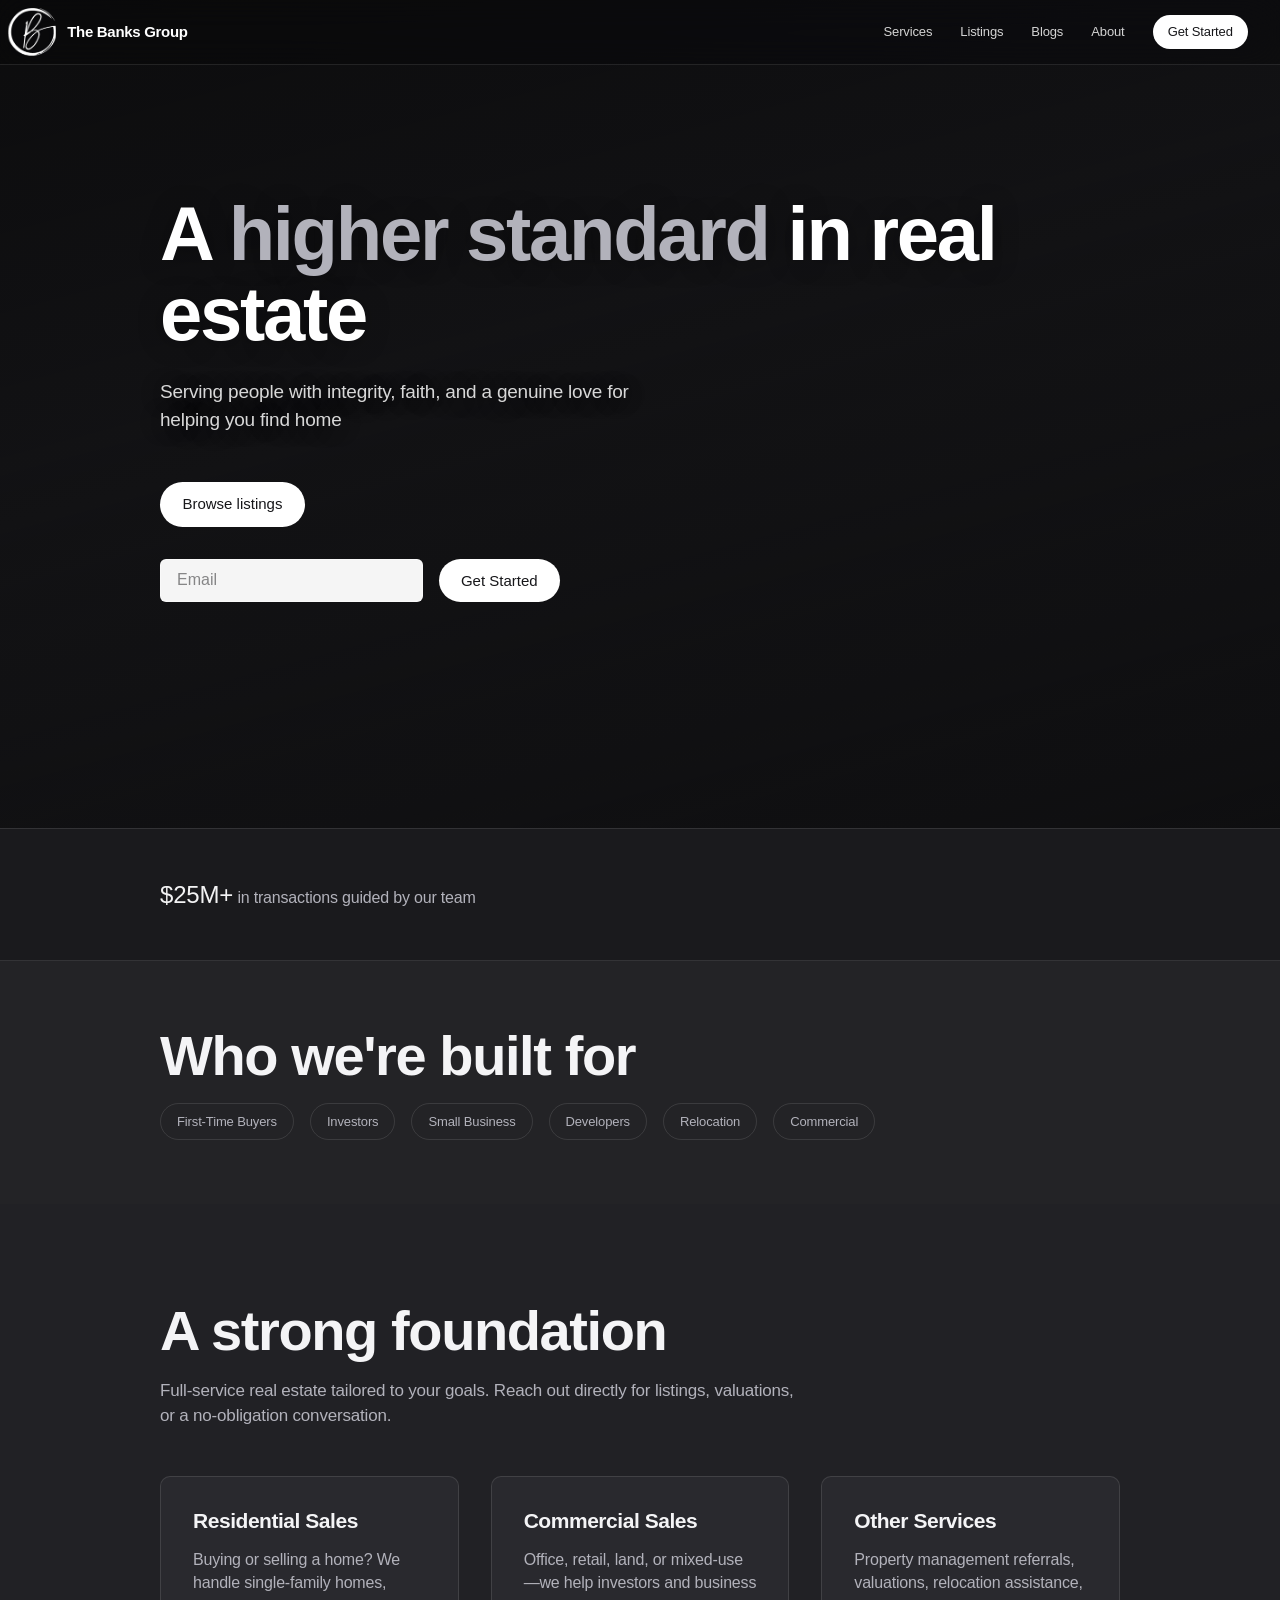
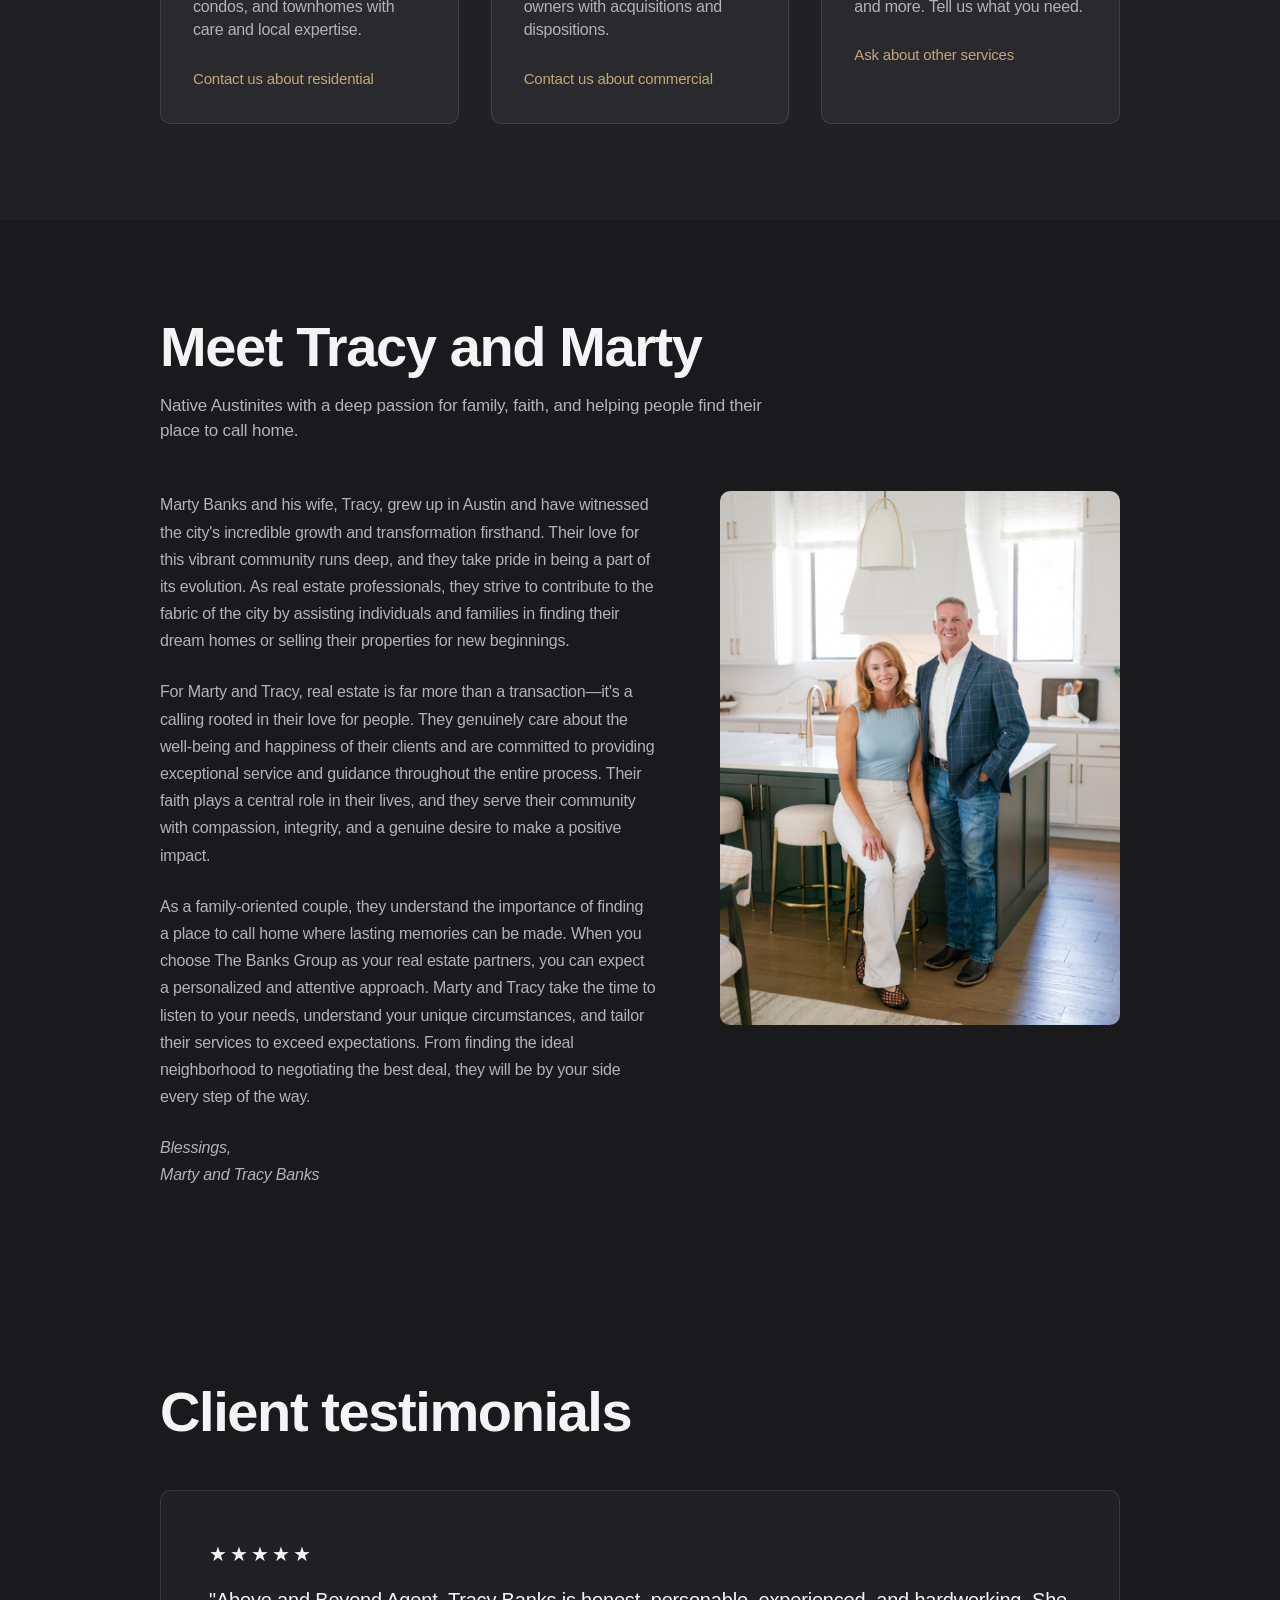
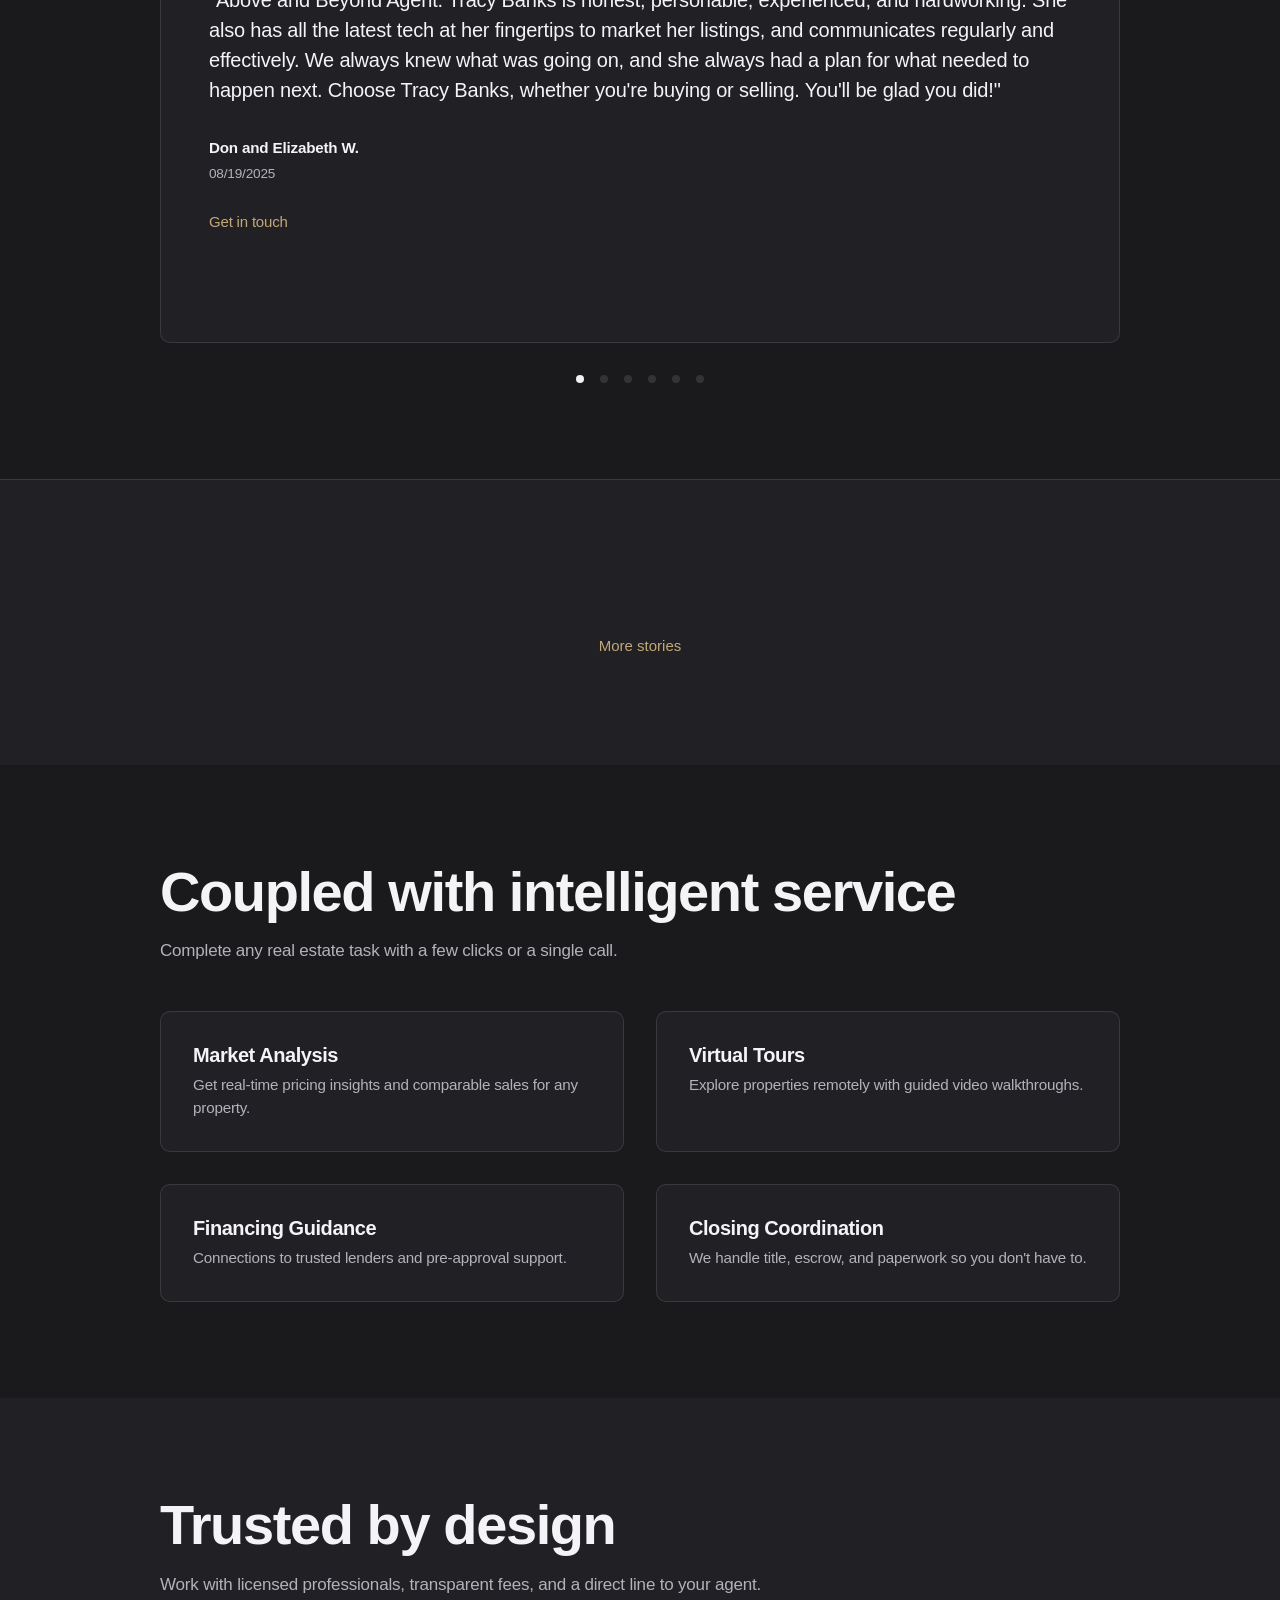
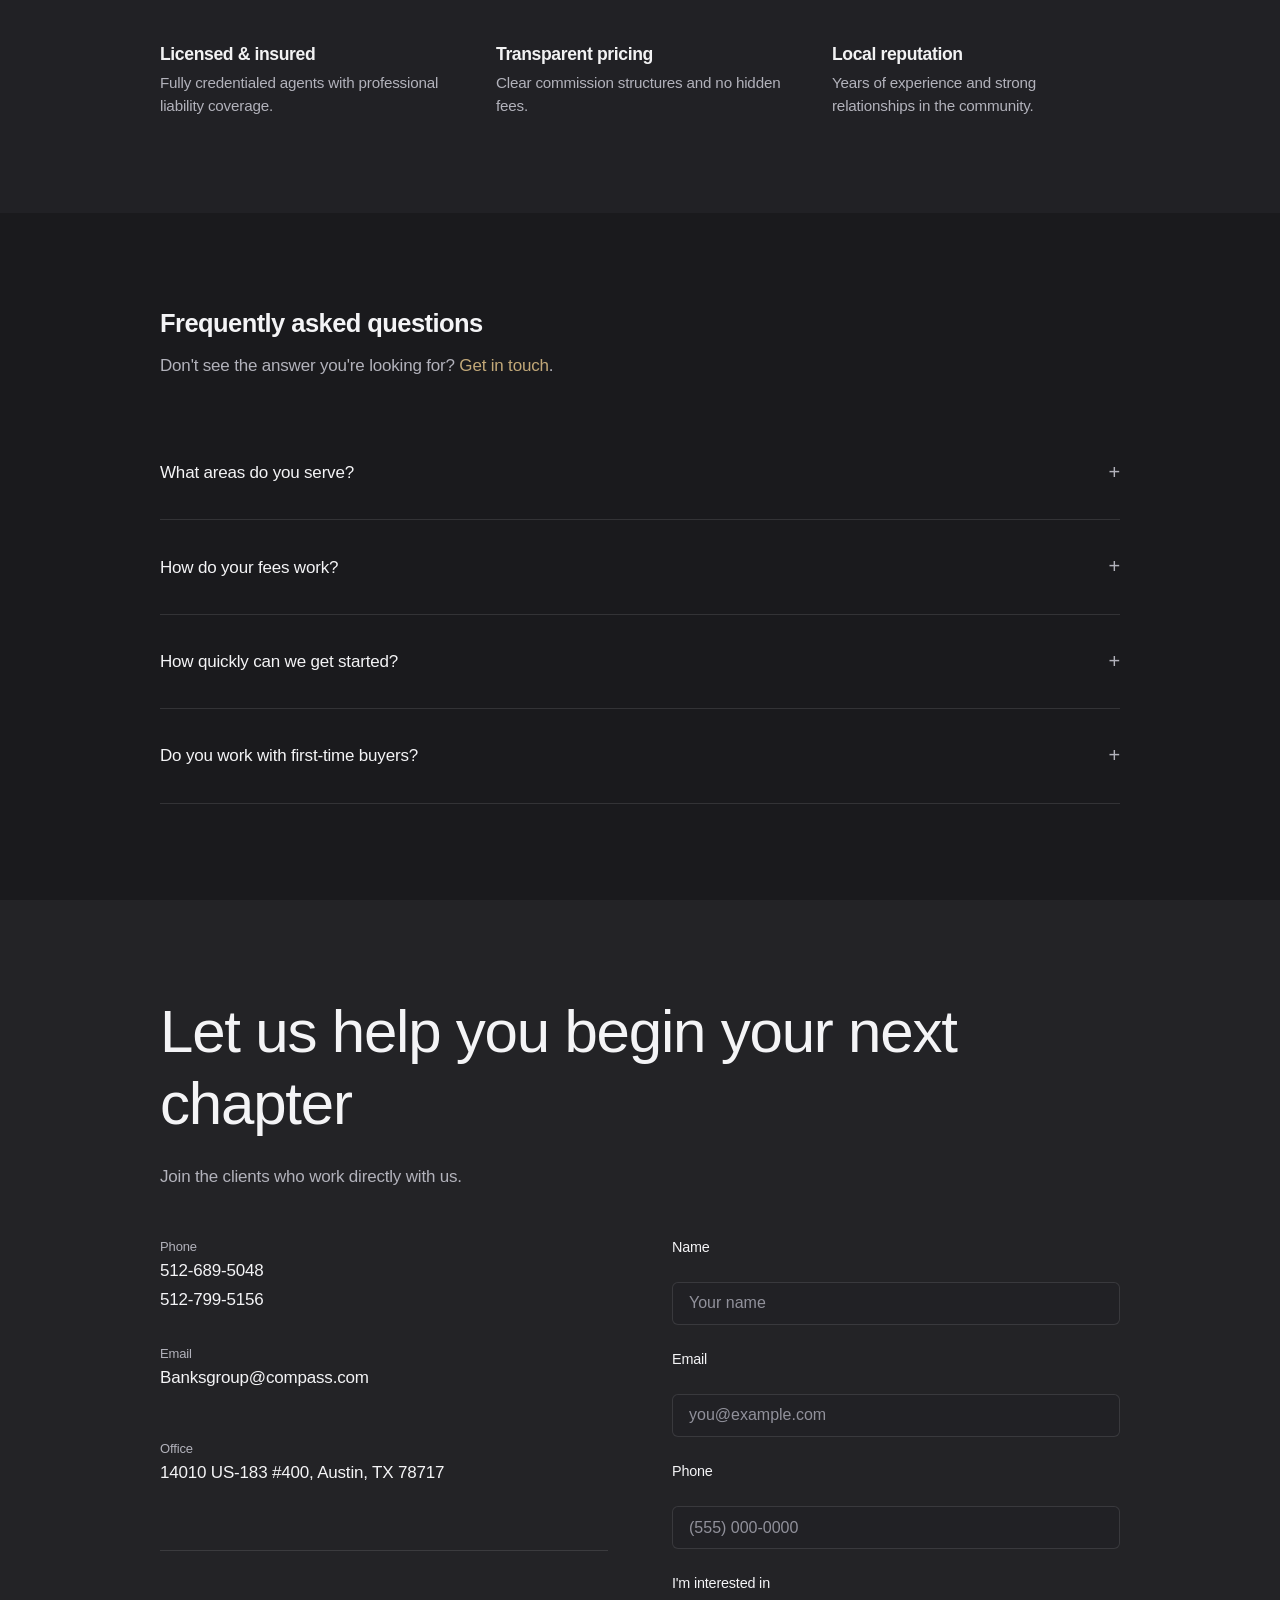
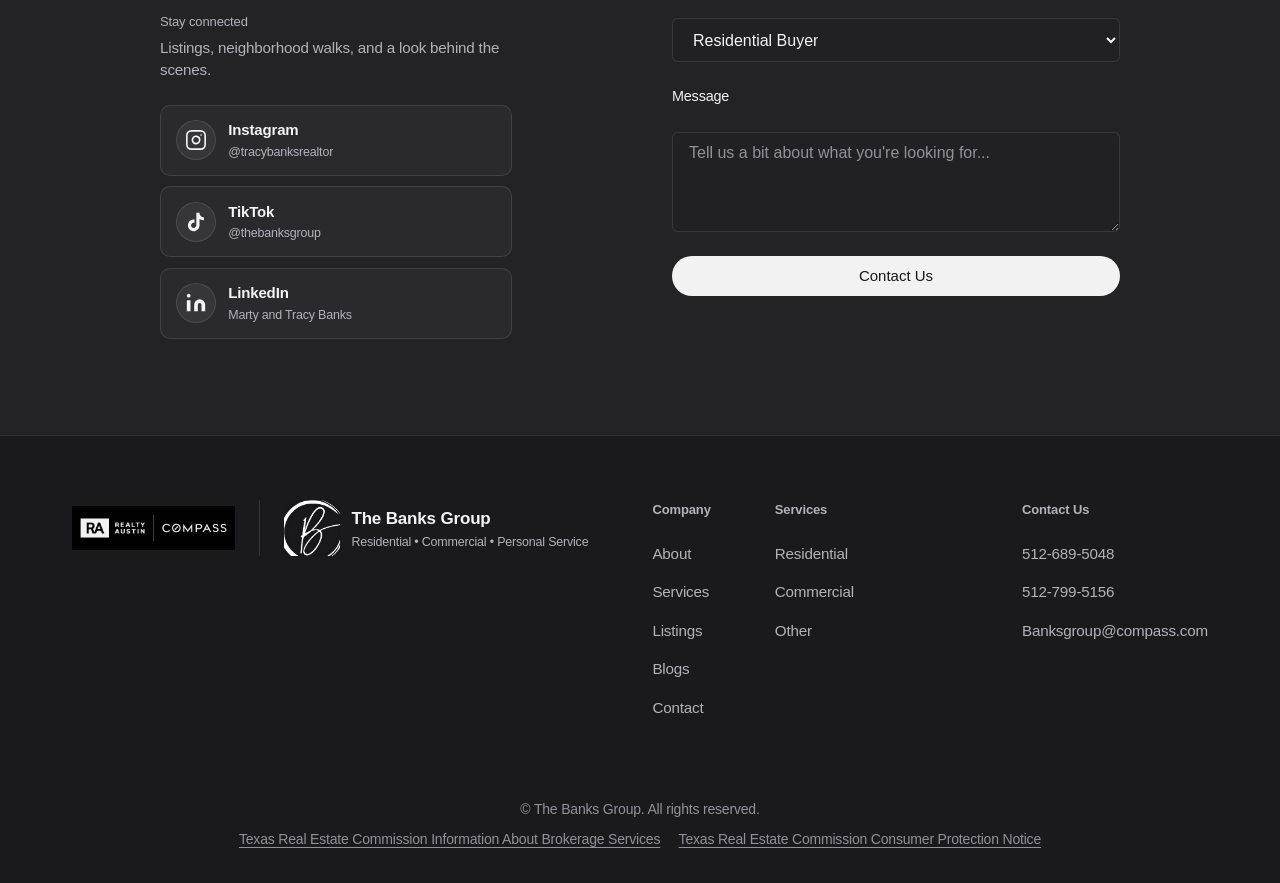
==== commit d4701985: "Add Marty and Tracy’s LinkedIn next to their other social links. Co-authored-by: Cursor <cursoragent" ====
--- a/real-estate-site/index.html
+++ b/real-estate-site/index.html
@@ -316,6 +316,19 @@
                     <span class="social-card-handle">@thebanksgroup</span>
                   </span>
                 </a>
+                <a href="https://www.linkedin.com/in/marty-and-tracy-banks-5430973a1/" target="_blank" rel="noopener noreferrer" class="social-card" aria-label="Connect with Marty and Tracy Banks on LinkedIn">
+                  <span class="social-icon-wrap" aria-hidden="true">
+                    <svg class="social-icon" xmlns="http://www.w3.org/2000/svg" width="22" height="22" viewBox="0 0 24 24" fill="currentColor">
+                      <path d="M16 8a6 6 0 0 1 6 6v7h-4v-7a2 2 0 0 0-4 0v7h-4v-7a6 6 0 0 1 6-6z"/>
+                      <rect width="4" height="12" x="2" y="9"/>
+                      <circle cx="4" cy="4" r="2"/>
+                    </svg>
+                  </span>
+                  <span class="social-card-copy">
+                    <span class="social-card-name">LinkedIn</span>
+                    <span class="social-card-handle">Marty and Tracy Banks</span>
+                  </span>
+                </a>
               </div>
             </div>
           </div>
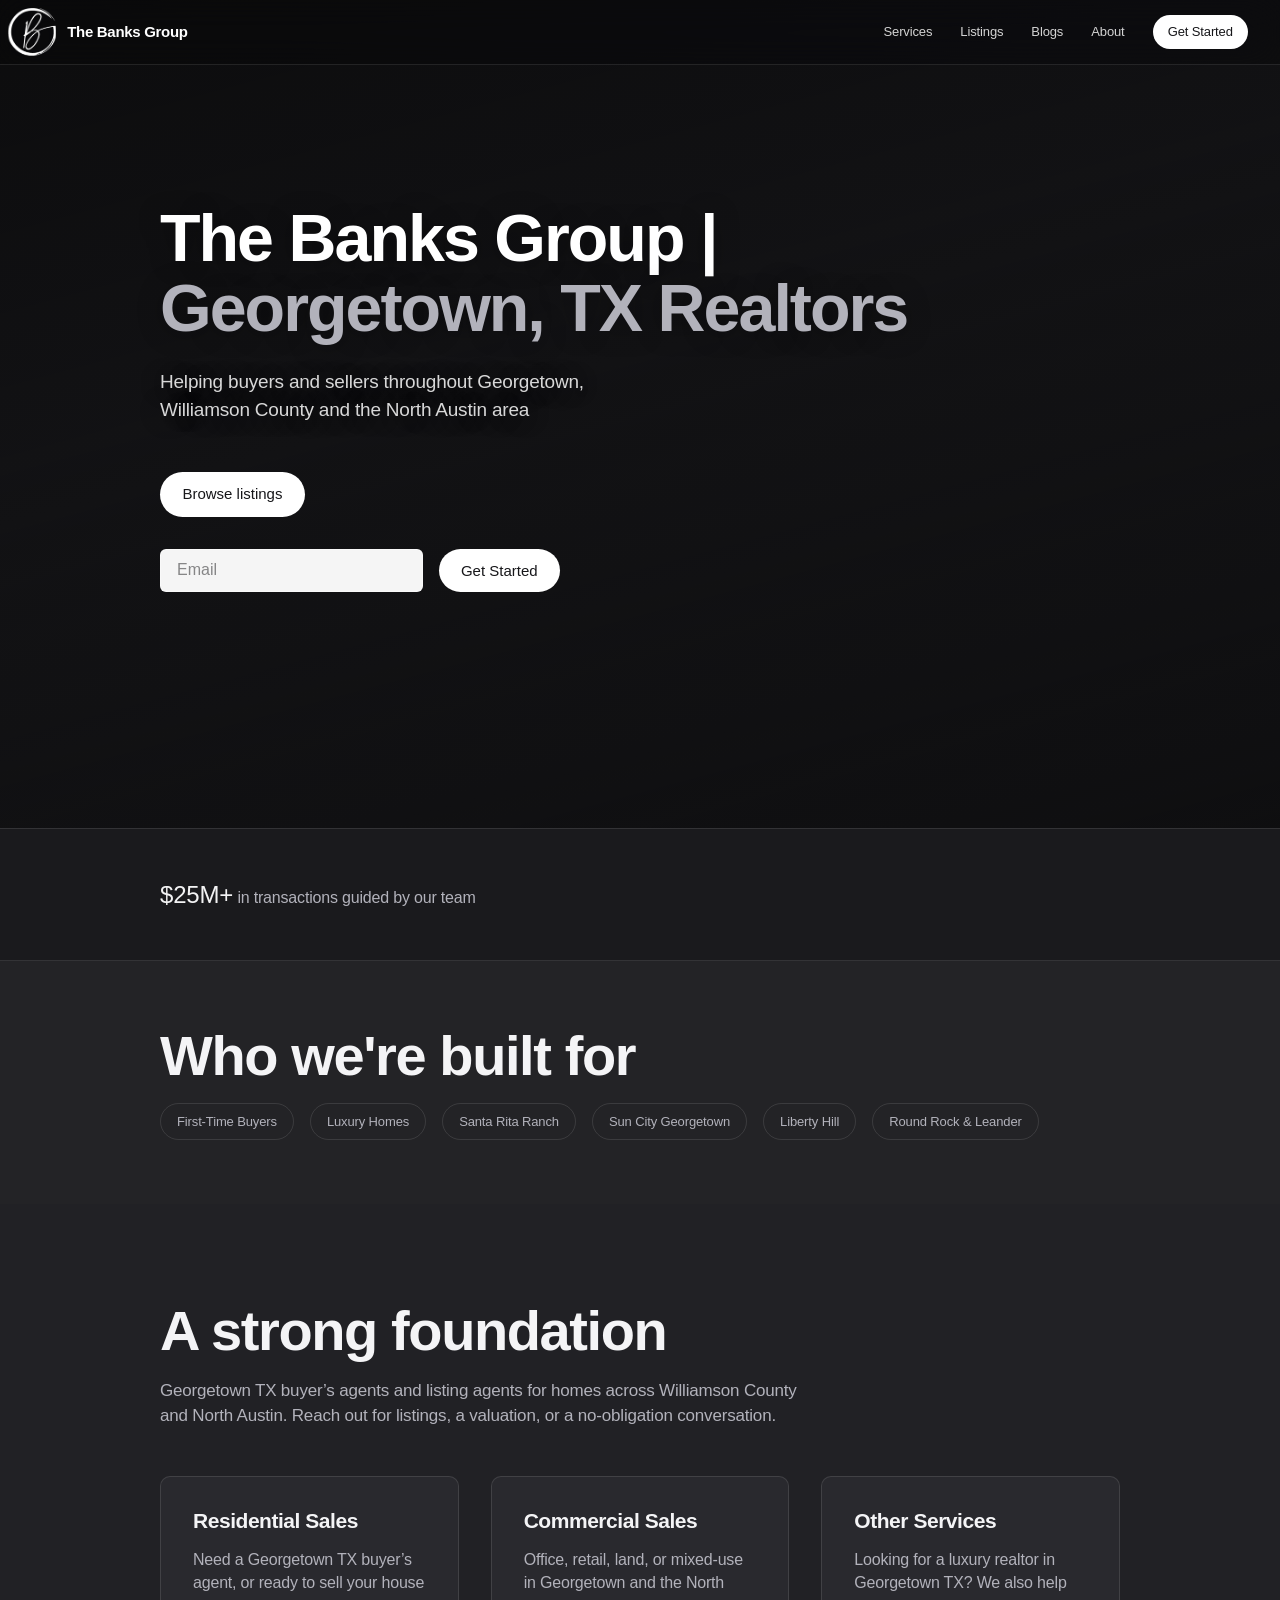
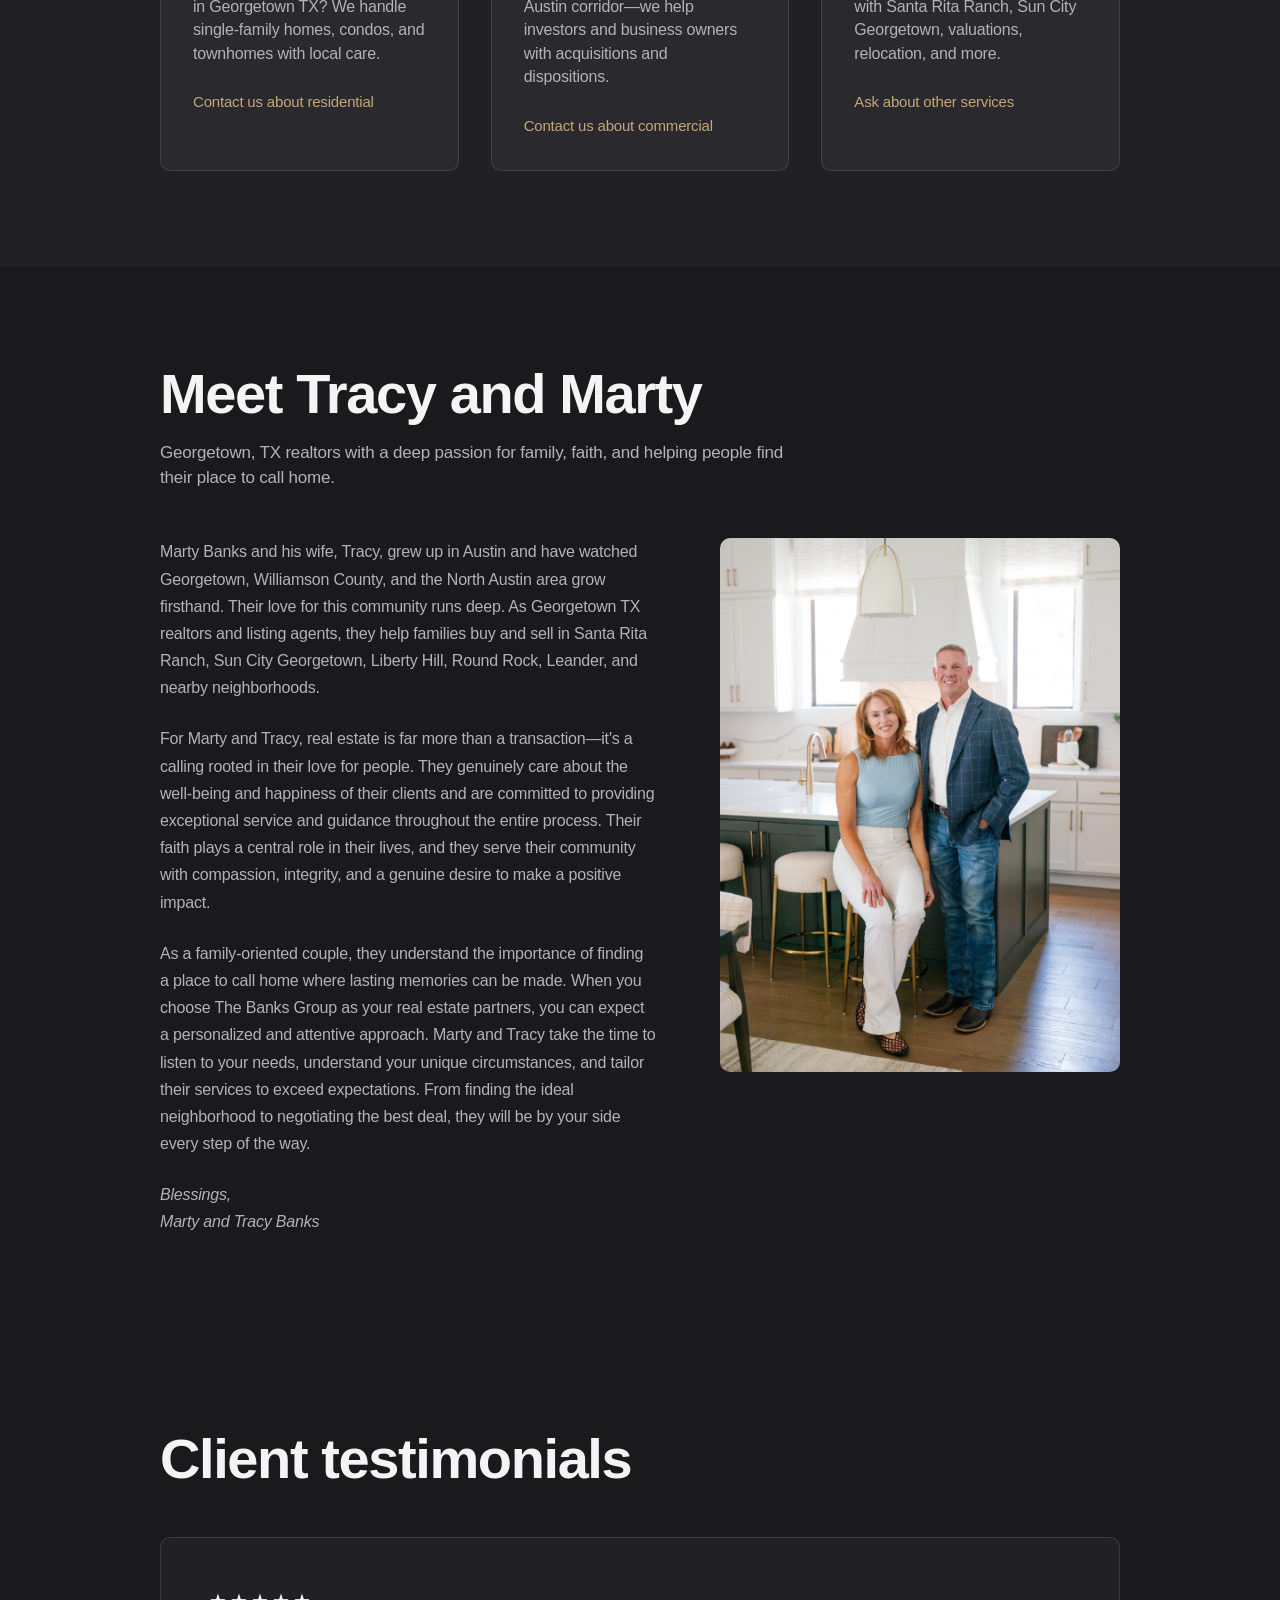
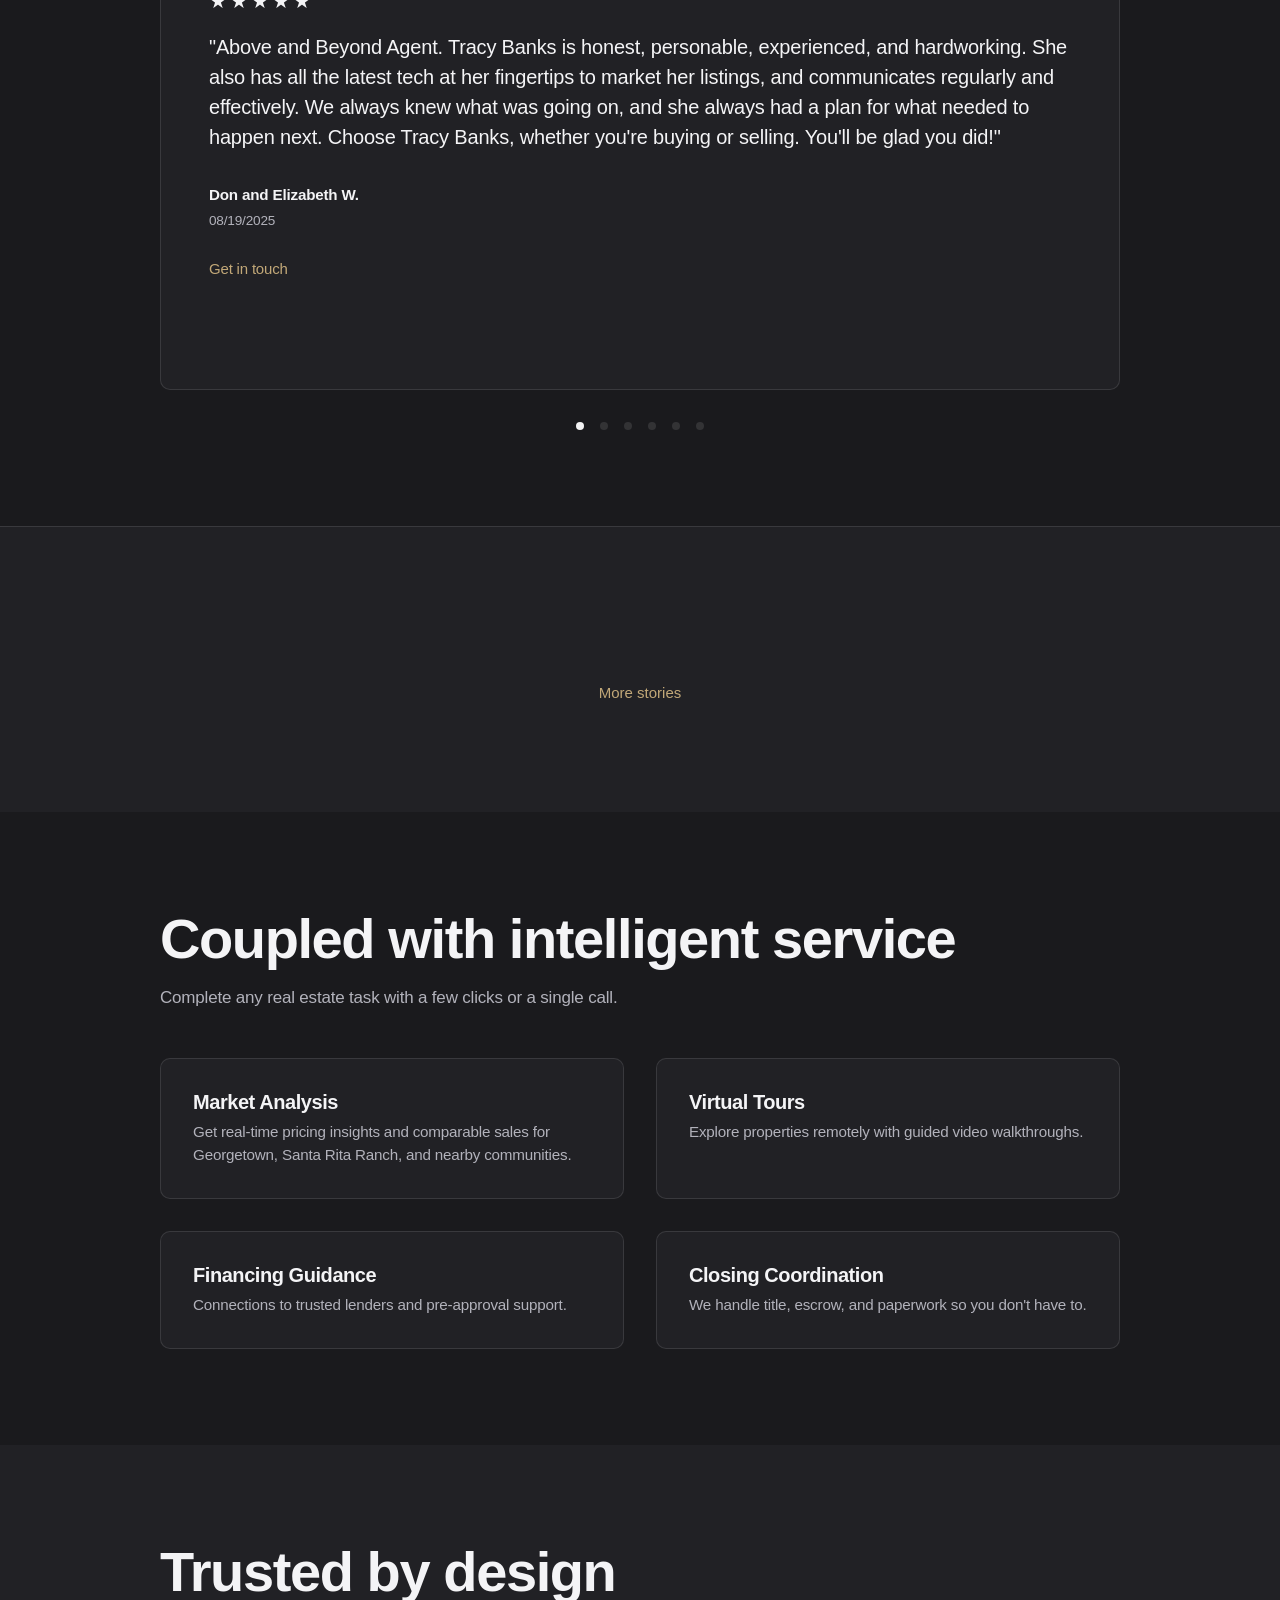
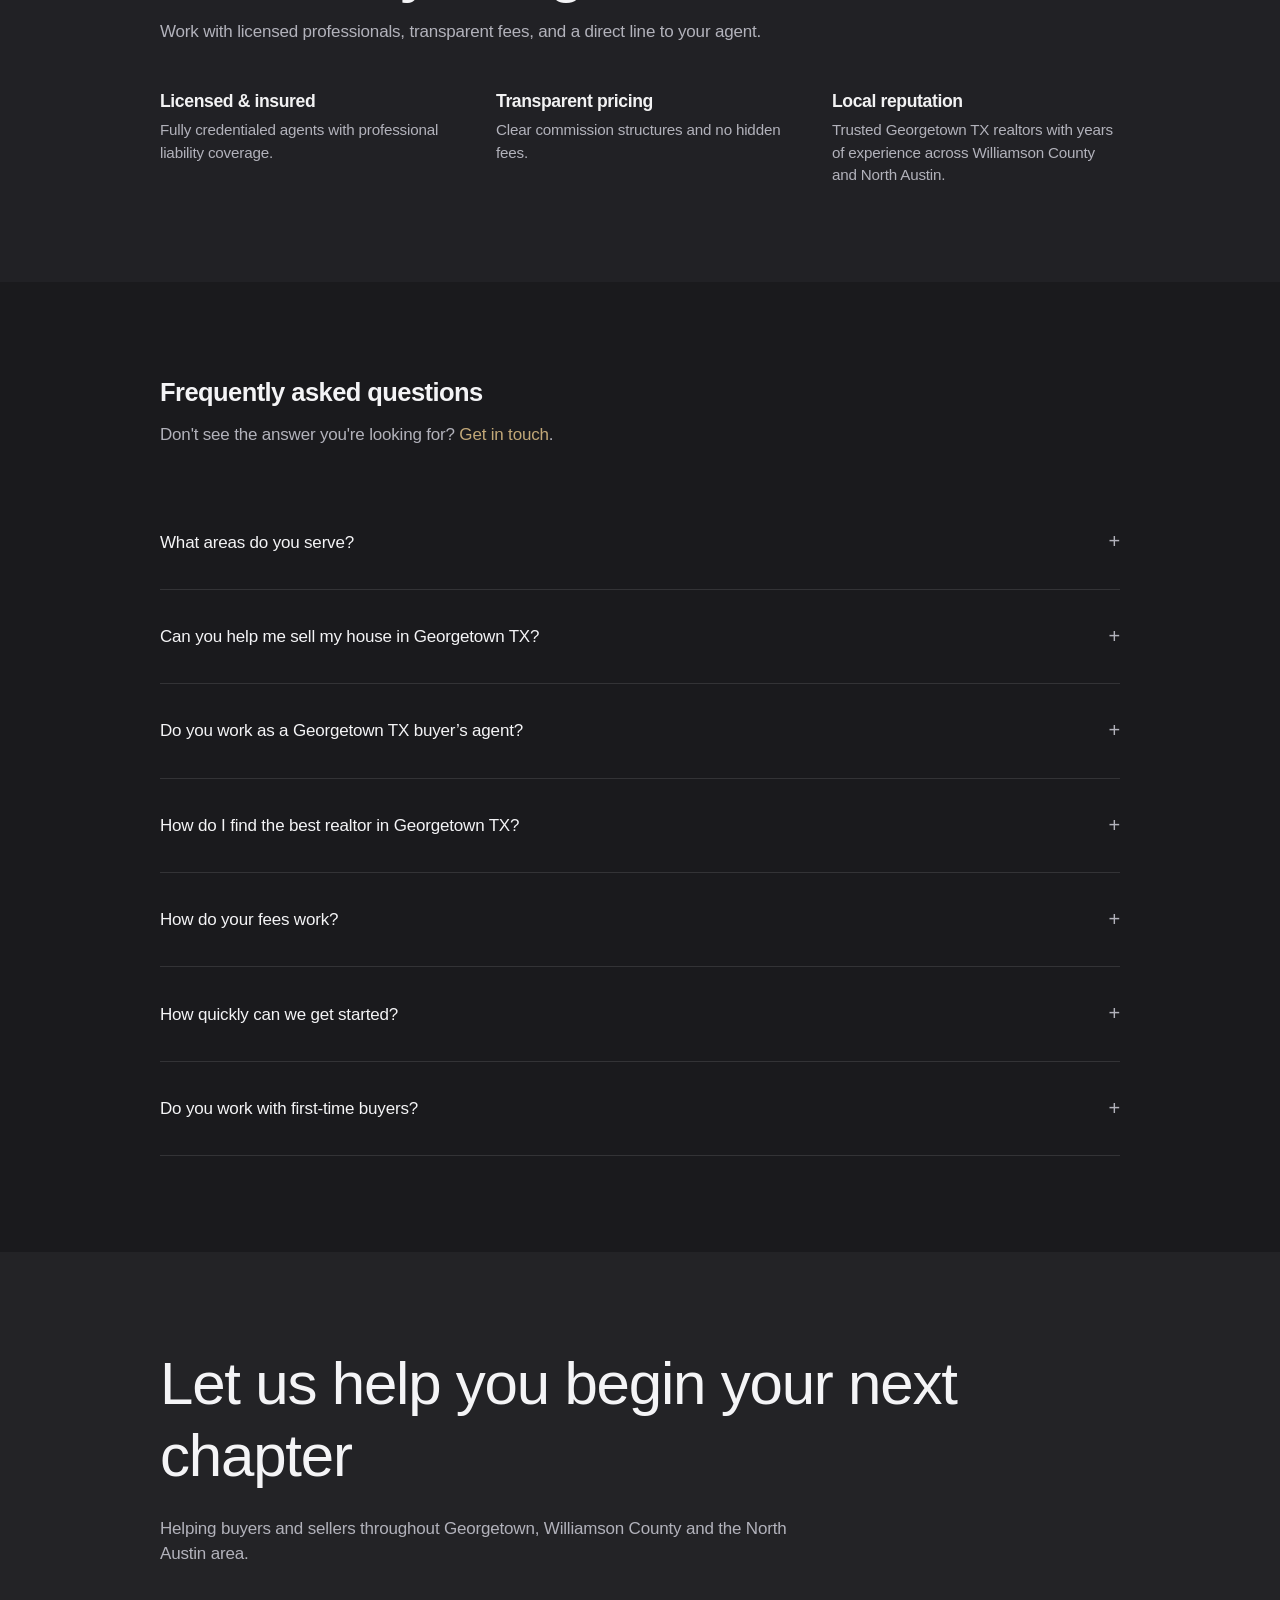
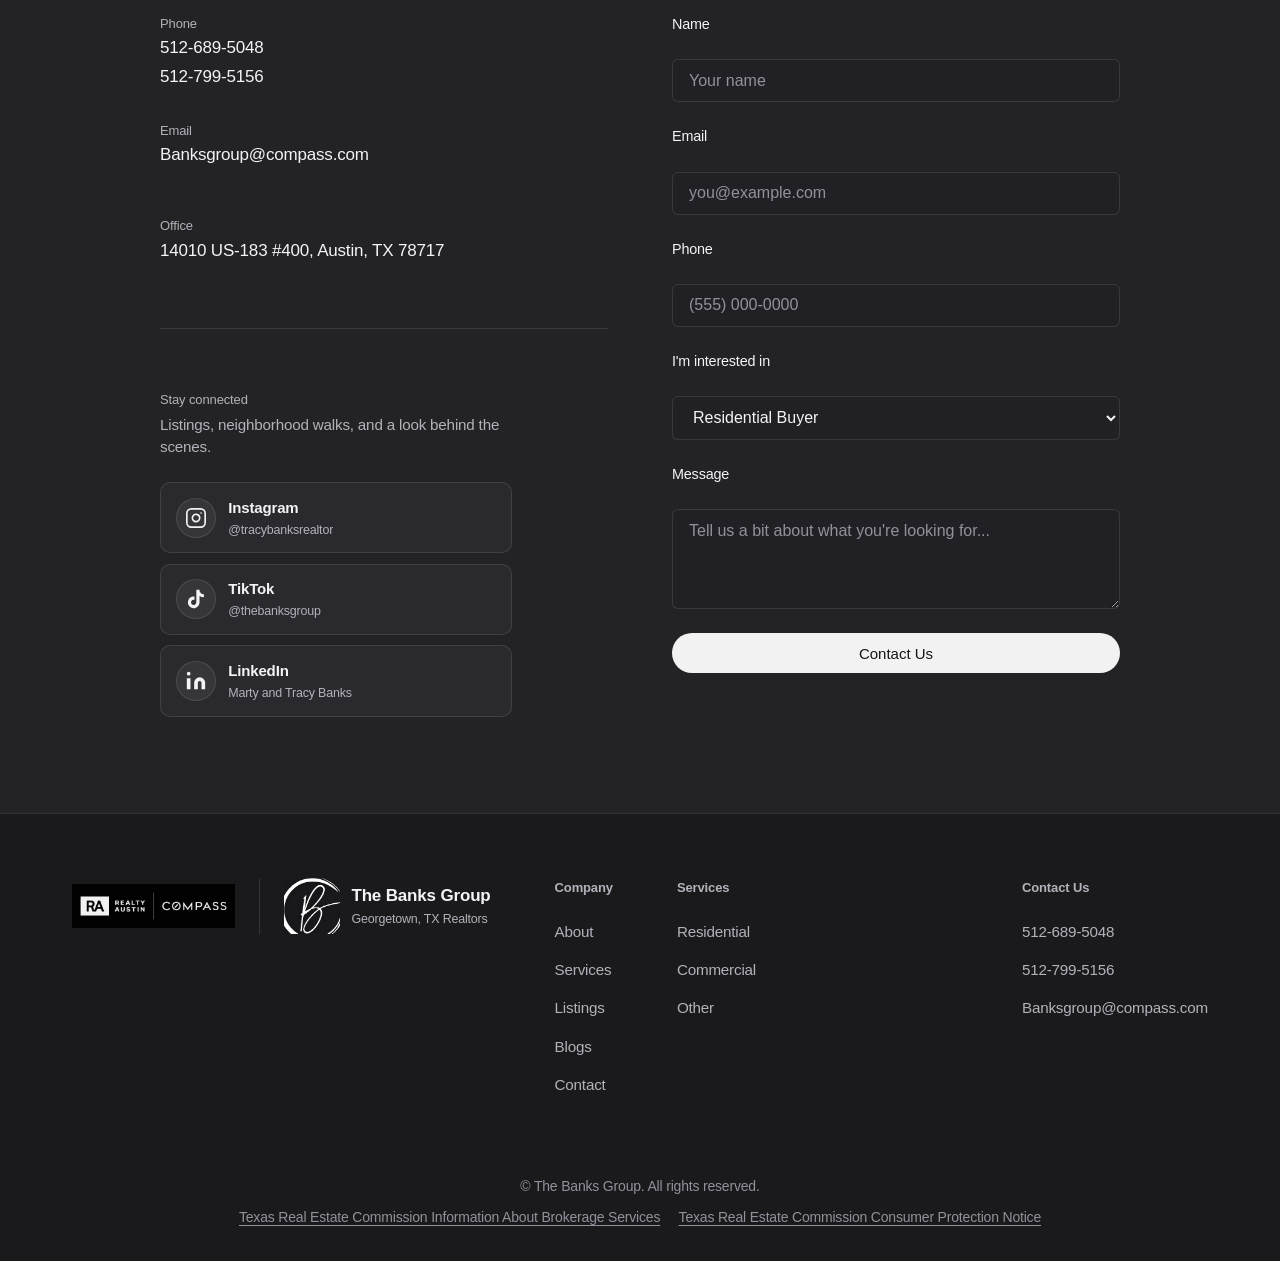
==== commit 25ca82b3: "Position the site as Georgetown TX realtors for the searches buyers and sellers actually use. Co-aut" ====
--- a/real-estate-site/index.html
+++ b/real-estate-site/index.html
@@ -3,9 +3,51 @@
 <head>
   <meta charset="UTF-8">
   <meta name="viewport" content="width=device-width, initial-scale=1.0">
-  <title>The Banks Group | Residential & Commercial Sales</title>
-  <meta name="description" content="Trusted real estate professionals for residential sales, commercial sales, and property services. Contact us directly for a personalized experience.">
-  <link rel="stylesheet" href="styles.css?v=20260901b">
+  <!-- Google tag (gtag.js) -->
+  <script async src="https://www.googletagmanager.com/gtag/js?id=G-CGKRHRHH25"></script>
+  <script>
+    window.dataLayer = window.dataLayer || [];
+    function gtag(){dataLayer.push(arguments);}
+    gtag('js', new Date());
+    gtag('config', 'G-CGKRHRHH25');
+  </script>
+  <title>The Banks Group | Georgetown, TX Realtors</title>
+  <meta name="description" content="Georgetown TX realtors helping buyers and sellers throughout Georgetown, Williamson County, and the North Austin area—including Santa Rita Ranch, Sun City, Liberty Hill, Round Rock, and Leander.">
+  <link rel="canonical" href="https://thebanks.group/">
+  <meta property="og:title" content="The Banks Group | Georgetown, TX Realtors">
+  <meta property="og:description" content="Helping buyers and sellers throughout Georgetown, Williamson County and the North Austin area.">
+  <meta property="og:type" content="website">
+  <meta property="og:url" content="https://thebanks.group/">
+  <script type="application/ld+json">
+  {
+    "@context": "https://schema.org",
+    "@type": "RealEstateAgent",
+    "name": "The Banks Group",
+    "url": "https://thebanks.group/",
+    "telephone": "+1-512-689-5048",
+    "email": "Banksgroup@compass.com",
+    "image": "https://thebanks.group/assets/images/marty-tracy-banks.jpg",
+    "address": {
+      "@type": "PostalAddress",
+      "streetAddress": "14010 US-183 #400",
+      "addressLocality": "Austin",
+      "addressRegion": "TX",
+      "postalCode": "78717"
+    },
+    "areaServed": [
+      "Georgetown, TX",
+      "Santa Rita Ranch",
+      "Sun City Georgetown",
+      "Liberty Hill, TX",
+      "Round Rock, TX",
+      "Leander, TX",
+      "Williamson County",
+      "North Austin"
+    ],
+    "description": "Helping buyers and sellers throughout Georgetown, Williamson County and the North Austin area."
+  }
+  </script>
+  <link rel="stylesheet" href="styles.css?v=20260910d">
   <link rel="preload" href="assets/videos/austin-skyline.mp4" as="video" type="video/mp4">
 </head>
 <body class="home">
@@ -39,8 +81,8 @@
         <div class="hero-video-overlay"></div>
       </div>
       <div class="container hero-content">
-        <h1>A <em>higher standard</em> in real estate</h1>
-        <p class="hero-sub">Serving people with integrity, faith, and a genuine love for helping you find home</p>
+        <h1>The Banks Group | <em>Georgetown, TX Realtors</em></h1>
+        <p class="hero-sub">Helping buyers and sellers throughout Georgetown, Williamson County and the North Austin area</p>
         <a href="listings.html" class="btn btn-primary hero-cta-link">Browse listings</a>
         <form class="hero-cta" id="hero-form">
           <input type="email" name="email" placeholder="Email" required aria-label="Email address">
@@ -60,11 +102,11 @@
         <h2>Who we're built for</h2>
         <div class="industries-grid">
           <span class="industry-tag">First-Time Buyers</span>
-          <span class="industry-tag">Investors</span>
-          <span class="industry-tag">Small Business</span>
-          <span class="industry-tag">Developers</span>
-          <span class="industry-tag">Relocation</span>
-          <span class="industry-tag">Commercial</span>
+          <span class="industry-tag">Luxury Homes</span>
+          <span class="industry-tag">Santa Rita Ranch</span>
+          <span class="industry-tag">Sun City Georgetown</span>
+          <span class="industry-tag">Liberty Hill</span>
+          <span class="industry-tag">Round Rock &amp; Leander</span>
         </div>
       </div>
     </section>
@@ -72,21 +114,21 @@
     <section id="services" class="foundation">
       <div class="container">
         <h2>A strong foundation</h2>
-        <p class="section-intro">Full-service real estate tailored to your goals. Reach out directly for listings, valuations, or a no-obligation conversation.</p>
+        <p class="section-intro">Georgetown TX buyer’s agents and listing agents for homes across Williamson County and North Austin. Reach out for listings, a valuation, or a no-obligation conversation.</p>
         <div class="foundation-grid">
           <article class="foundation-card">
             <h3>Residential Sales</h3>
-            <p>Buying or selling a home? We handle single-family homes, condos, and townhomes with care and local expertise.</p>
+            <p>Need a Georgetown TX buyer’s agent, or ready to sell your house in Georgetown TX? We handle single-family homes, condos, and townhomes with local care.</p>
             <a href="#contact" class="card-link">Contact us about residential</a>
           </article>
           <article class="foundation-card">
             <h3>Commercial Sales</h3>
-            <p>Office, retail, land, or mixed-use—we help investors and business owners with acquisitions and dispositions.</p>
+            <p>Office, retail, land, or mixed-use in Georgetown and the North Austin corridor—we help investors and business owners with acquisitions and dispositions.</p>
             <a href="#contact" class="card-link">Contact us about commercial</a>
           </article>
           <article class="foundation-card">
             <h3>Other Services</h3>
-            <p>Property management referrals, valuations, relocation assistance, and more. Tell us what you need.</p>
+            <p>Looking for a luxury realtor in Georgetown TX? We also help with Santa Rita Ranch, Sun City Georgetown, valuations, relocation, and more.</p>
             <a href="#contact" class="card-link">Ask about other services</a>
           </article>
         </div>
@@ -96,10 +138,10 @@
     <section id="about" class="amplified">
       <div class="container">
         <h2>Meet Tracy and Marty</h2>
-        <p class="section-intro">Native Austinites with a deep passion for family, faith, and helping people find their place to call home.</p>
+        <p class="section-intro">Georgetown, TX realtors with a deep passion for family, faith, and helping people find their place to call home.</p>
         <div class="about-inner">
           <div class="about-bio">
-            <p>Marty Banks and his wife, Tracy, grew up in Austin and have witnessed the city's incredible growth and transformation firsthand. Their love for this vibrant community runs deep, and they take pride in being a part of its evolution. As real estate professionals, they strive to contribute to the fabric of the city by assisting individuals and families in finding their dream homes or selling their properties for new beginnings.</p>
+            <p>Marty Banks and his wife, Tracy, grew up in Austin and have watched Georgetown, Williamson County, and the North Austin area grow firsthand. Their love for this community runs deep. As Georgetown TX realtors and listing agents, they help families buy and sell in Santa Rita Ranch, Sun City Georgetown, Liberty Hill, Round Rock, Leander, and nearby neighborhoods.</p>
             <p>For Marty and Tracy, real estate is far more than a transaction—it's a calling rooted in their love for people. They genuinely care about the well-being and happiness of their clients and are committed to providing exceptional service and guidance throughout the entire process. Their faith plays a central role in their lives, and they serve their community with compassion, integrity, and a genuine desire to make a positive impact.</p>
             <p>As a family-oriented couple, they understand the importance of finding a place to call home where lasting memories can be made. When you choose The Banks Group as your real estate partners, you can expect a personalized and attentive approach. Marty and Tracy take the time to listen to your needs, understand your unique circumstances, and tailor their services to exceed expectations. From finding the ideal neighborhood to negotiating the best deal, they will be by your side every step of the way.</p>
             <p><em>Blessings,<br>Marty and Tracy Banks</em></p>
@@ -201,7 +243,7 @@
         <div class="tools-grid">
           <div class="tool-card">
             <h3>Market Analysis</h3>
-            <p>Get real-time pricing insights and comparable sales for any property.</p>
+            <p>Get real-time pricing insights and comparable sales for Georgetown, Santa Rita Ranch, and nearby communities.</p>
           </div>
           <div class="tool-card">
             <h3>Virtual Tours</h3>
@@ -234,7 +276,7 @@
           </div>
           <div class="secure-item">
             <h3>Local reputation</h3>
-            <p>Years of experience and strong relationships in the community.</p>
+            <p>Trusted Georgetown TX realtors with years of experience across Williamson County and North Austin.</p>
           </div>
         </div>
       </div>
@@ -247,7 +289,19 @@
         <div class="faq-list">
           <details class="faq-item">
             <summary>What areas do you serve?</summary>
-            <p>We serve the greater metro area including surrounding suburbs and nearby counties. Contact us to confirm coverage for your specific location.</p>
+            <p>We serve Georgetown, Santa Rita Ranch, Sun City Georgetown, Liberty Hill, Round Rock, Leander, and the greater Williamson County and North Austin area. Contact us to confirm coverage for your neighborhood.</p>
+          </details>
+          <details class="faq-item">
+            <summary>Can you help me sell my house in Georgetown TX?</summary>
+            <p>Yes. As Georgetown TX listing agents, we price, prepare, and market your home so you can sell with confidence—whether you are in town, Santa Rita Ranch, Sun City, or nearby.</p>
+          </details>
+          <details class="faq-item">
+            <summary>Do you work as a Georgetown TX buyer’s agent?</summary>
+            <p>Yes. We represent buyers throughout Georgetown, Liberty Hill, Round Rock, Leander, and North Austin, from the first showing through closing.</p>
+          </details>
+          <details class="faq-item">
+            <summary>How do I find the best realtor in Georgetown TX?</summary>
+            <p>Look for local knowledge, clear communication, and a team that treats your goals as the priority. Clients choose The Banks Group as their Georgetown TX realtor for that kind of guidance—from first showing through closing.</p>
           </details>
           <details class="faq-item">
             <summary>How do your fees work?</summary>
@@ -268,7 +322,7 @@
     <section id="contact" class="apply" aria-label="Contact">
       <div class="container">
         <h2>Let us help you begin your next chapter</h2>
-        <p class="section-intro">Join the clients who work directly with us.</p>
+        <p class="section-intro">Helping buyers and sellers throughout Georgetown, Williamson County and the North Austin area.</p>
         <div class="apply-inner">
           <div class="contact-info">
             <div class="contact-details">
@@ -371,7 +425,7 @@
             </a>
             <div class="footer-brand-copy">
               <p class="footer-brand-name">The Banks Group</p>
-              <p class="footer-tagline">Residential • Commercial • Personal Service</p>
+              <p class="footer-tagline">Georgetown, TX Realtors</p>
             </div>
           </div>
         </div>
@@ -407,7 +461,7 @@
     </p>
   </footer>
 
-  <script src="blogs.js?v=20260817"></script>
+  <script src="blogs.js?v=20260910"></script>
   <script src="script.js?v=20260817"></script>
 </body>
 </html>
--- a/real-estate-site/styles.css
+++ b/real-estate-site/styles.css
@@ -458,11 +458,15 @@
 }
 
 .hero h1 {
-  font-size: clamp(3rem, 7vw, 4.75rem);
+  font-size: clamp(2.5rem, 5.6vw, 4.15rem);
   font-weight: 600;
   line-height: 1.05;
   letter-spacing: -0.03em;
   margin-bottom: var(--space-md);
+}
+
+.hero h1 em {
+  display: block;
 }
 
 .hero-sub {
@@ -517,6 +521,33 @@
 .hero-cta input:focus {
   outline: none;
   border-color: rgba(255, 255, 255, 0.9);
+}
+
+@media (max-width: 520px) {
+  .hero h1 {
+    font-size: 2.05rem;
+    max-width: none;
+  }
+
+  .hero h1 em {
+    max-width: 8.1em;
+  }
+
+  .hero-sub {
+    max-width: 19.5rem;
+    font-size: 1rem;
+  }
+
+  .hero-cta {
+    max-width: 100%;
+  }
+
+  .hero-cta input {
+    min-width: 0;
+    flex: 1 1 100%;
+    width: 100%;
+    max-width: 100%;
+  }
 }
 
 /* --- Stats --- */
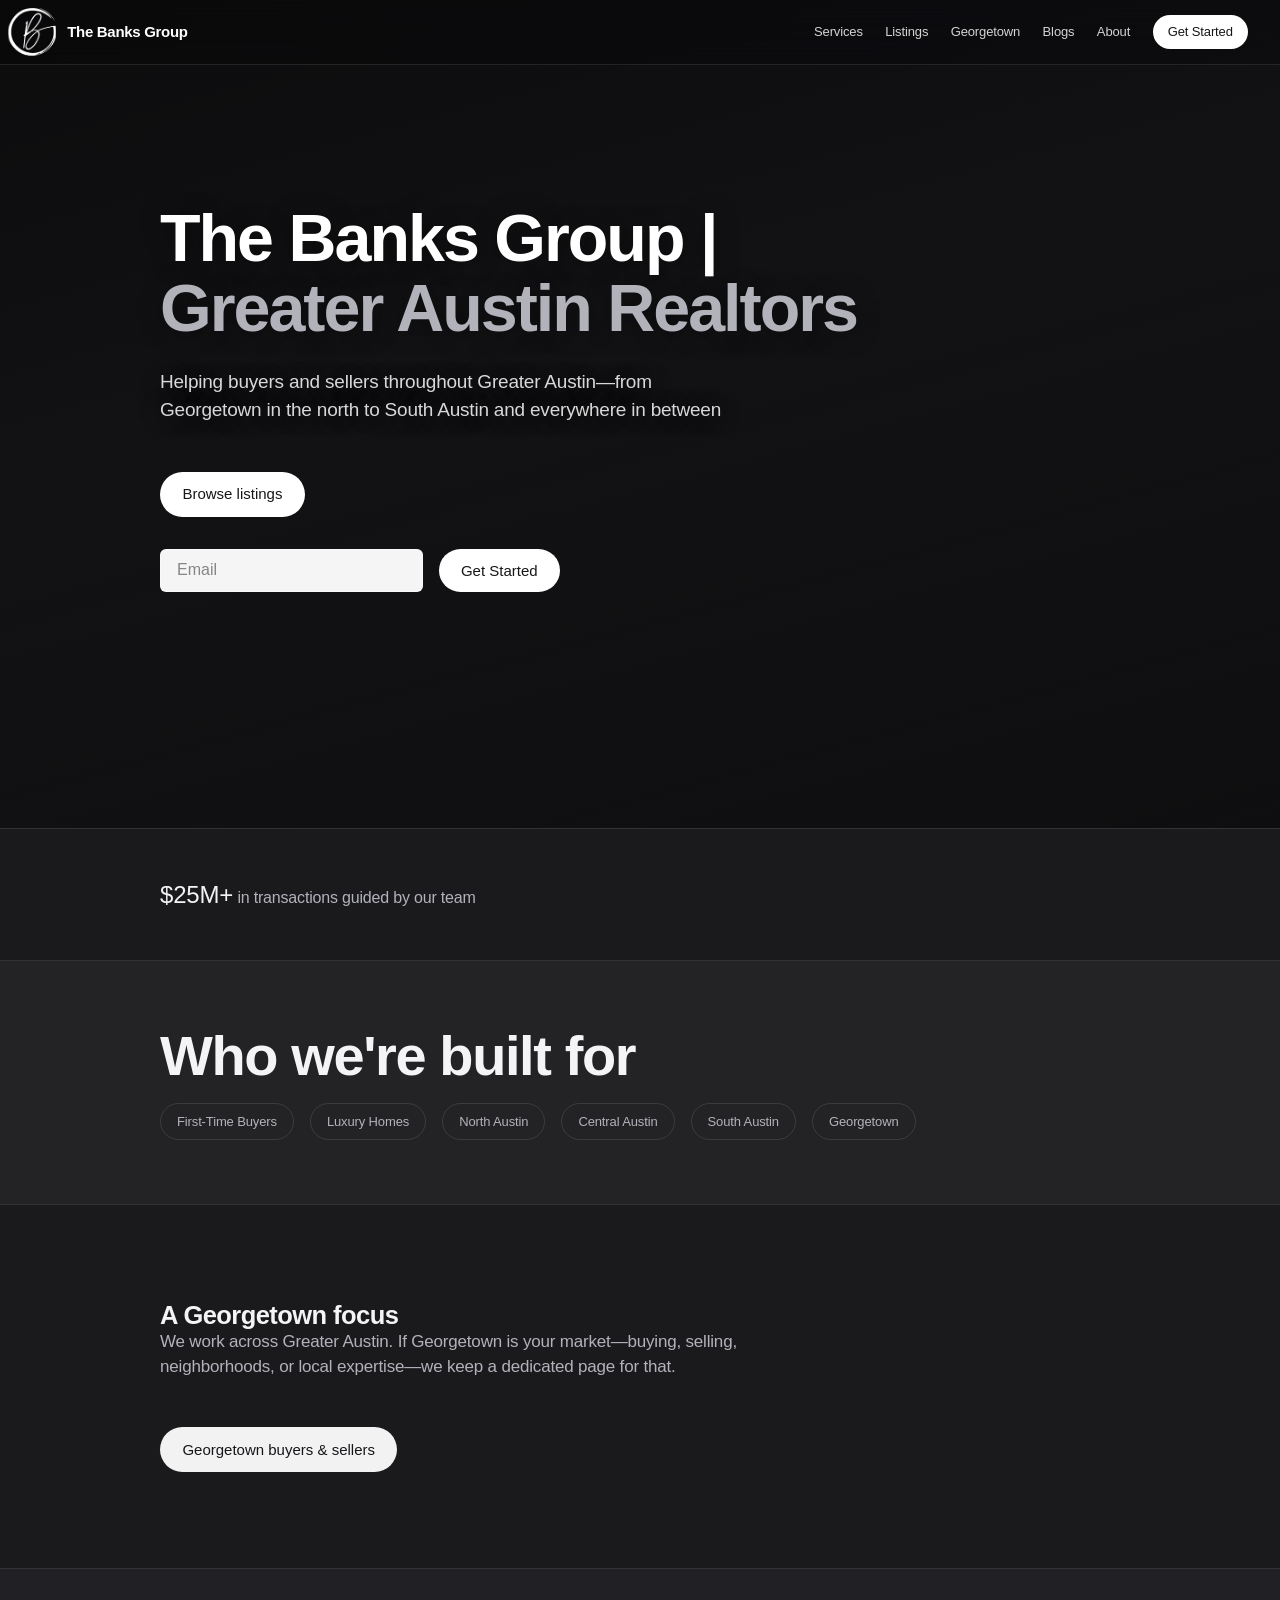
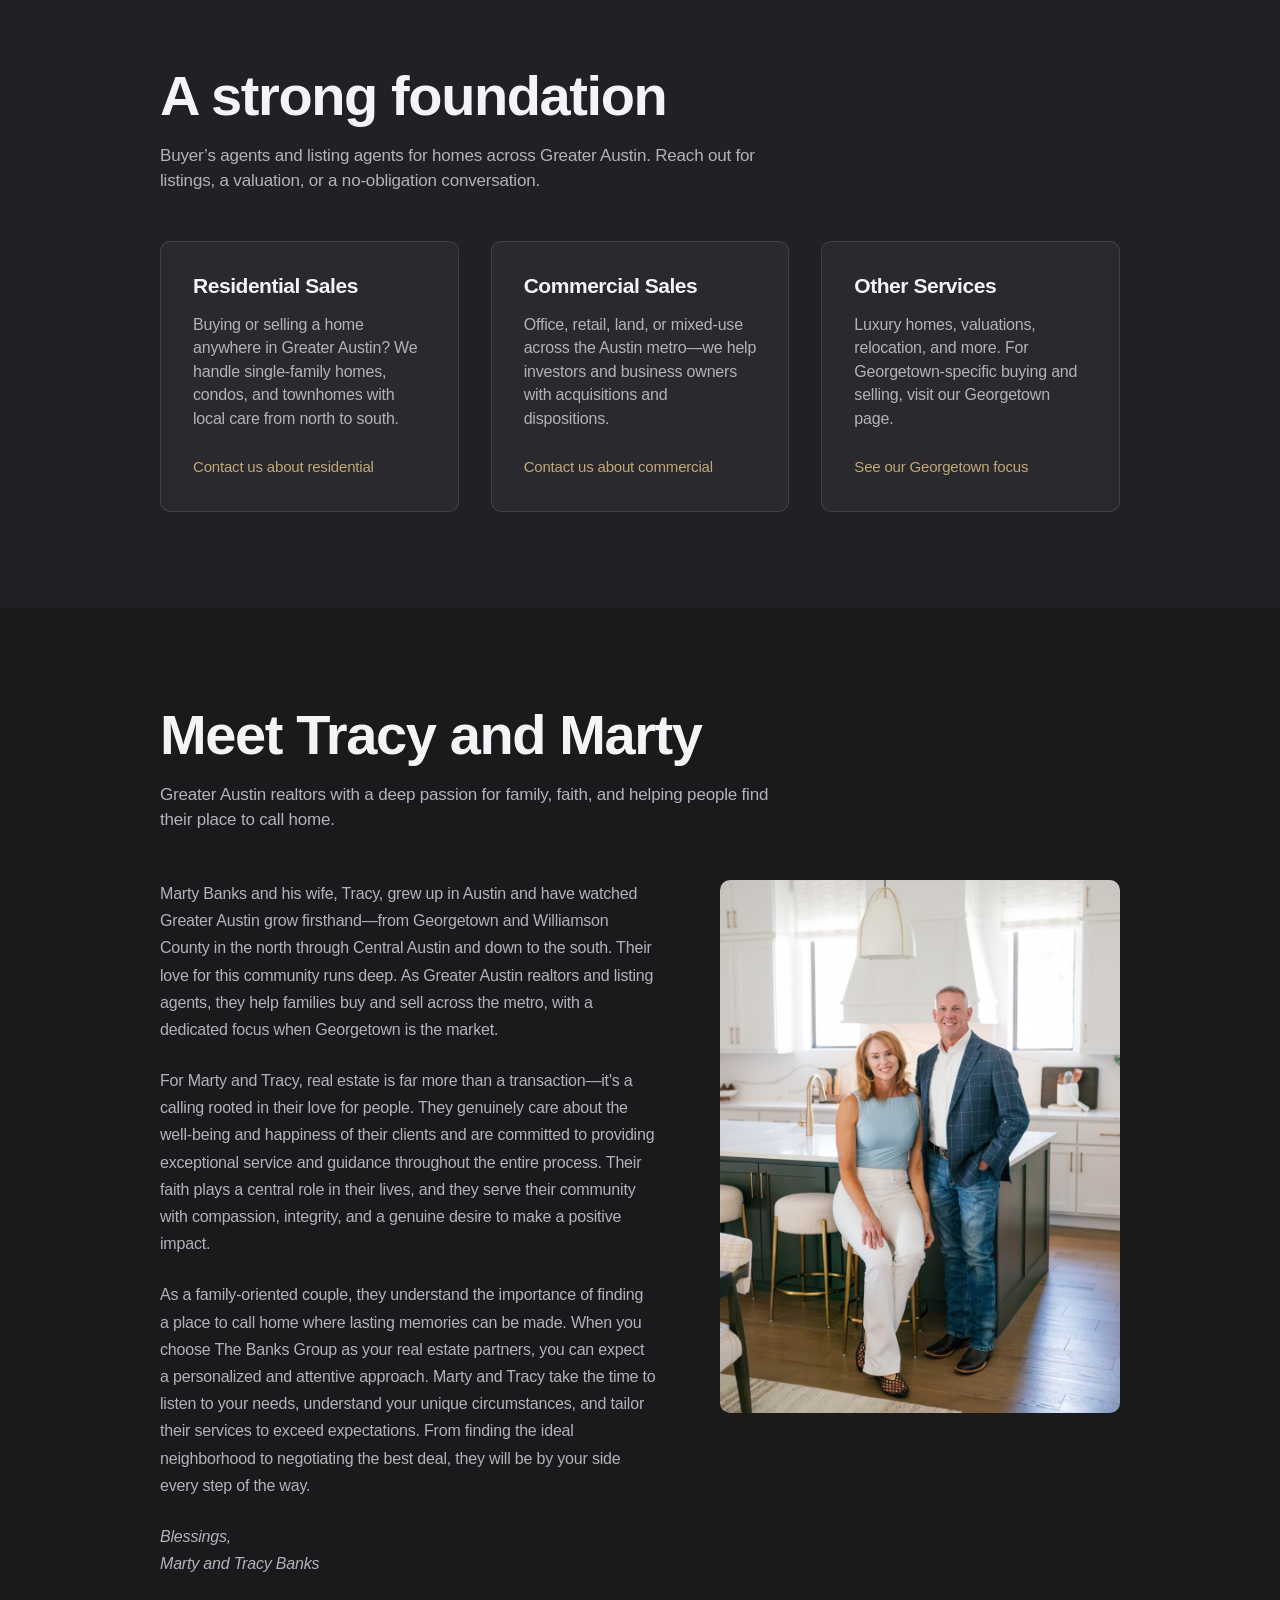
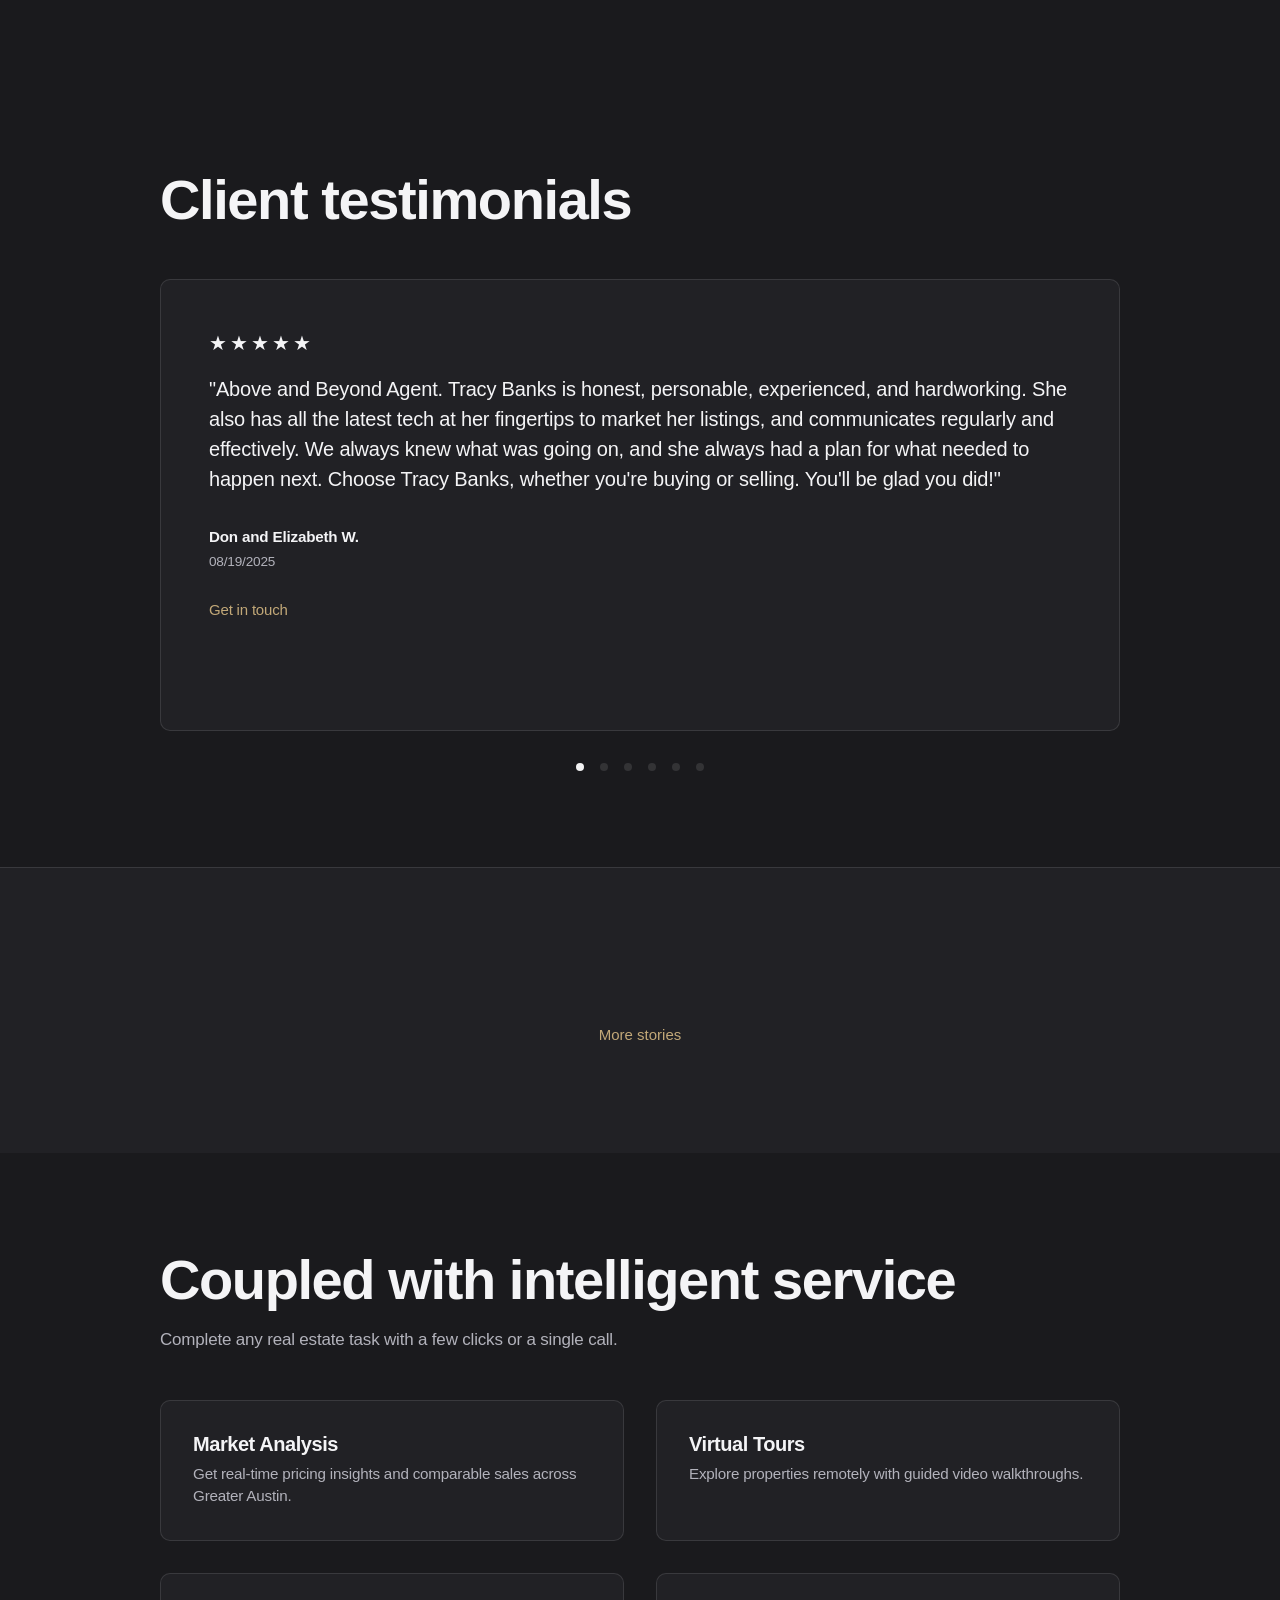
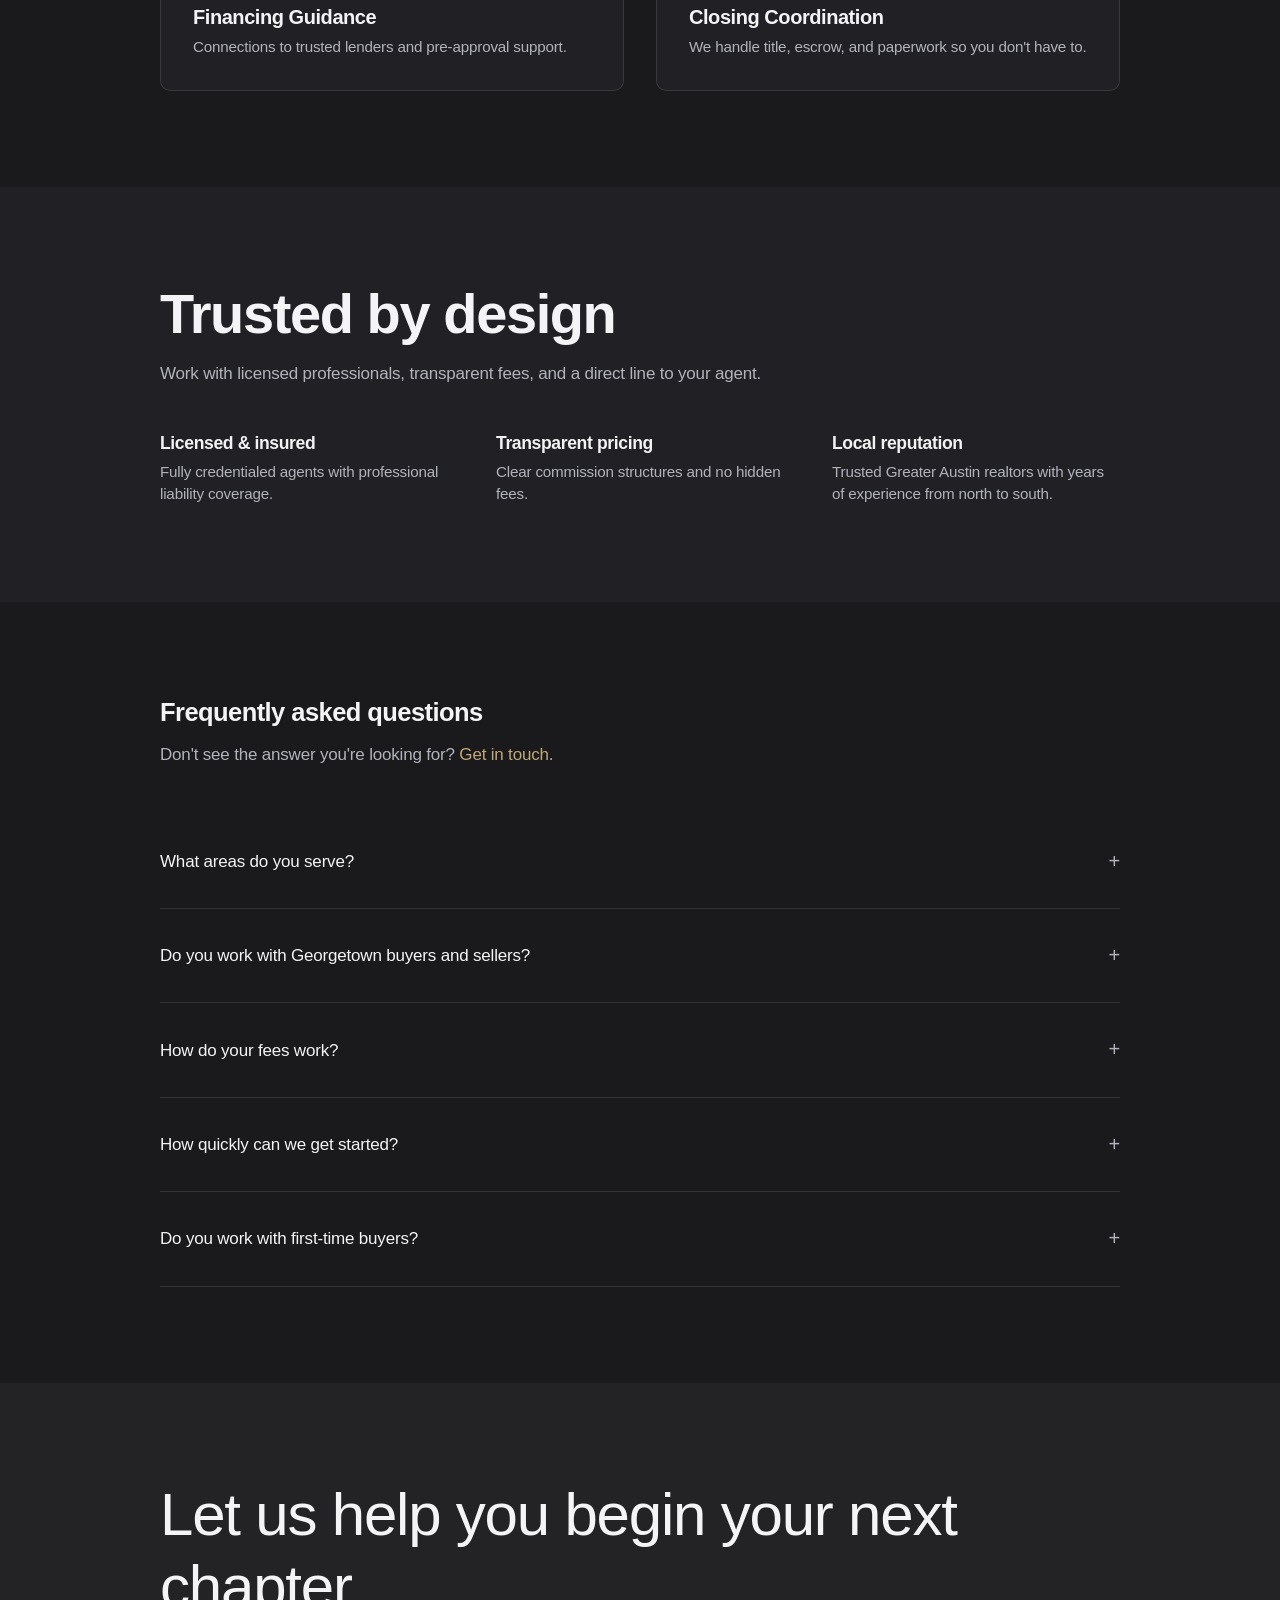
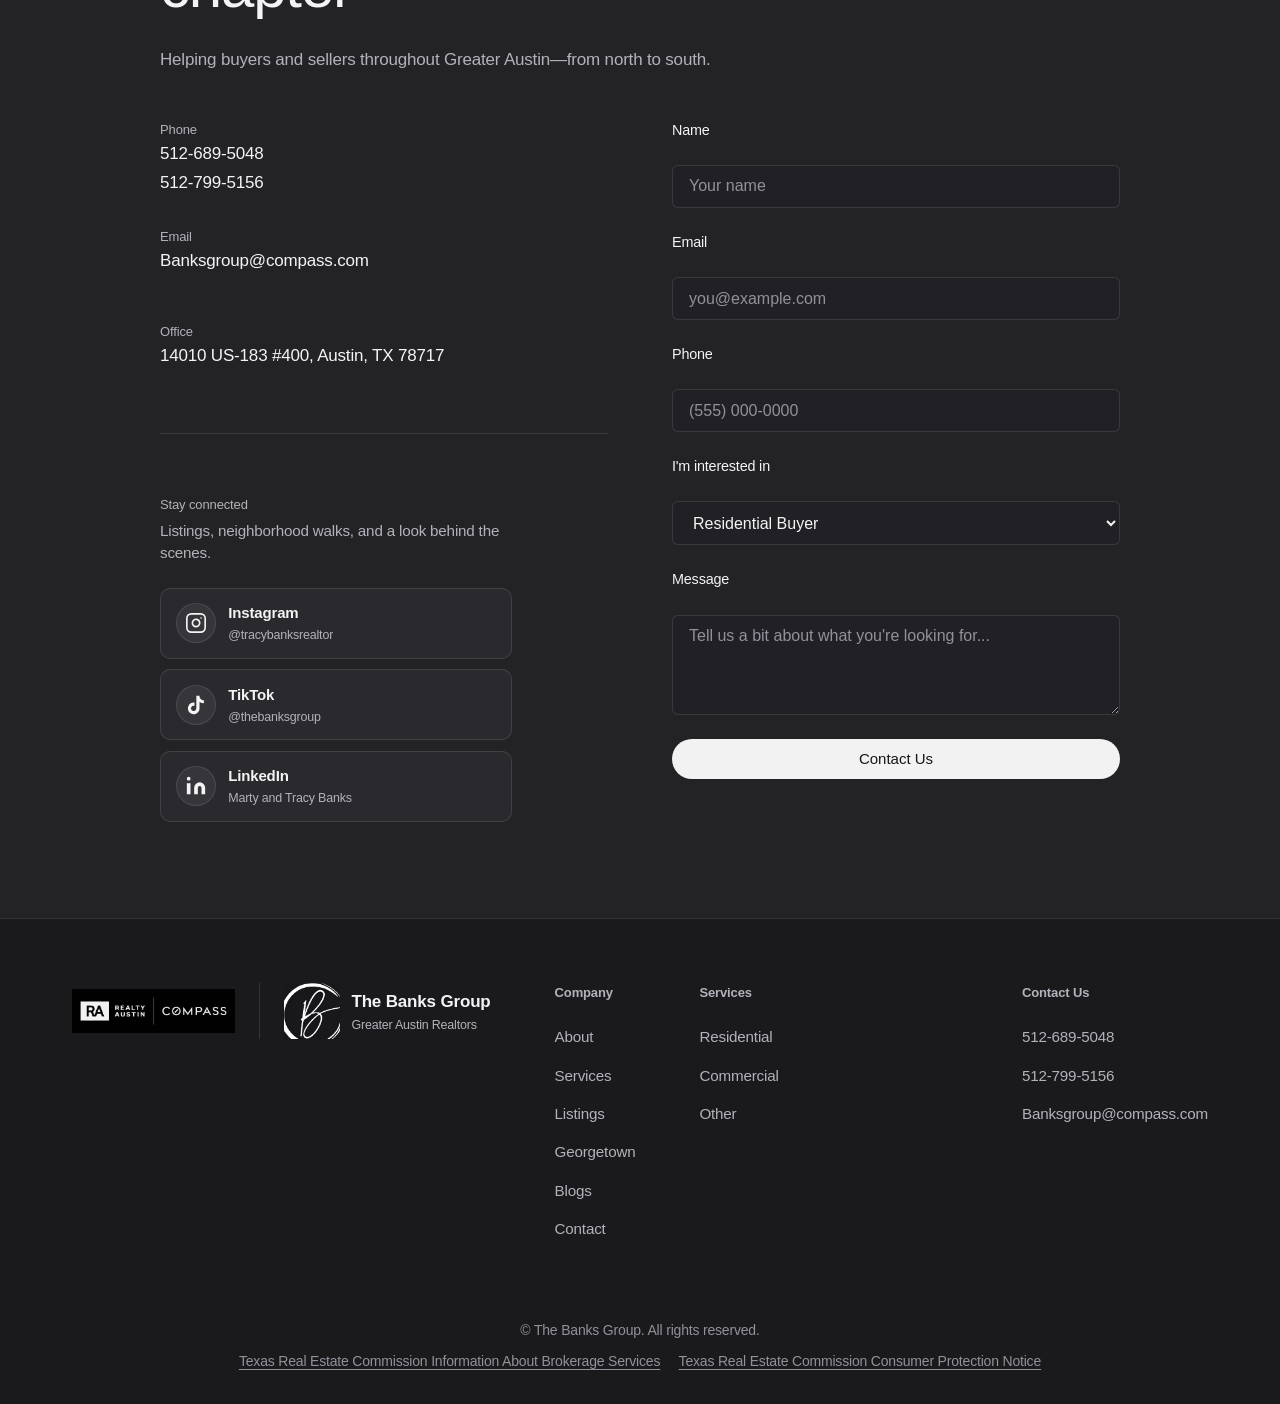
==== commit 1bed4eb6: "Keep the homepage as Greater Austin realtors and give Georgetown its own focus page. Co-authored-by:" ====
--- a/real-estate-site/index.html
+++ b/real-estate-site/index.html
@@ -11,11 +11,11 @@
     gtag('js', new Date());
     gtag('config', 'G-CGKRHRHH25');
   </script>
-  <title>The Banks Group | Georgetown, TX Realtors</title>
-  <meta name="description" content="Georgetown TX realtors helping buyers and sellers throughout Georgetown, Williamson County, and the North Austin area—including Santa Rita Ranch, Sun City, Liberty Hill, Round Rock, and Leander.">
+  <title>The Banks Group | Greater Austin Realtors</title>
+  <meta name="description" content="Greater Austin realtors helping buyers and sellers from Georgetown and North Austin to South Austin and throughout the metro.">
   <link rel="canonical" href="https://thebanks.group/">
-  <meta property="og:title" content="The Banks Group | Georgetown, TX Realtors">
-  <meta property="og:description" content="Helping buyers and sellers throughout Georgetown, Williamson County and the North Austin area.">
+  <meta property="og:title" content="The Banks Group | Greater Austin Realtors">
+  <meta property="og:description" content="Helping buyers and sellers throughout Greater Austin—from north to south.">
   <meta property="og:type" content="website">
   <meta property="og:url" content="https://thebanks.group/">
   <script type="application/ld+json">
@@ -35,19 +35,21 @@
       "postalCode": "78717"
     },
     "areaServed": [
+      "Greater Austin",
+      "Austin, TX",
+      "North Austin",
+      "Central Austin",
+      "South Austin",
       "Georgetown, TX",
-      "Santa Rita Ranch",
-      "Sun City Georgetown",
-      "Liberty Hill, TX",
       "Round Rock, TX",
       "Leander, TX",
-      "Williamson County",
-      "North Austin"
+      "Liberty Hill, TX",
+      "Williamson County"
     ],
-    "description": "Helping buyers and sellers throughout Georgetown, Williamson County and the North Austin area."
+    "description": "Helping buyers and sellers throughout Greater Austin—from Georgetown in the north to South Austin and everywhere in between."
   }
   </script>
-  <link rel="stylesheet" href="styles.css?v=20260910d">
+  <link rel="stylesheet" href="styles.css?v=20260910f">
   <link rel="preload" href="assets/videos/austin-skyline.mp4" as="video" type="video/mp4">
 </head>
 <body class="home">
@@ -62,6 +64,7 @@
       <nav class="nav">
         <a href="#services">Services</a>
         <a href="listings.html">Listings</a>
+        <a href="georgetown.html">Georgetown</a>
         <a href="blog.html">Blogs</a>
         <a href="#about">About</a>
         <a href="#contact" class="nav-cta">Get Started</a>
@@ -81,8 +84,8 @@
         <div class="hero-video-overlay"></div>
       </div>
       <div class="container hero-content">
-        <h1>The Banks Group | <em>Georgetown, TX Realtors</em></h1>
-        <p class="hero-sub">Helping buyers and sellers throughout Georgetown, Williamson County and the North Austin area</p>
+        <h1>The Banks Group | <em>Greater Austin Realtors</em></h1>
+        <p class="hero-sub">Helping buyers and sellers throughout Greater Austin—from Georgetown in the north to South Austin and everywhere in between</p>
         <a href="listings.html" class="btn btn-primary hero-cta-link">Browse listings</a>
         <form class="hero-cta" id="hero-form">
           <input type="email" name="email" placeholder="Email" required aria-label="Email address">
@@ -103,33 +106,41 @@
         <div class="industries-grid">
           <span class="industry-tag">First-Time Buyers</span>
           <span class="industry-tag">Luxury Homes</span>
-          <span class="industry-tag">Santa Rita Ranch</span>
-          <span class="industry-tag">Sun City Georgetown</span>
-          <span class="industry-tag">Liberty Hill</span>
-          <span class="industry-tag">Round Rock &amp; Leander</span>
-        </div>
+          <span class="industry-tag">North Austin</span>
+          <span class="industry-tag">Central Austin</span>
+          <span class="industry-tag">South Austin</span>
+          <span class="industry-tag">Georgetown</span>
+        </div>
+      </div>
+    </section>
+
+    <section class="focus-band" aria-label="Georgetown focus">
+      <div class="container">
+        <h2>A Georgetown focus</h2>
+        <p class="section-intro">We work across Greater Austin. If Georgetown is your market—buying, selling, neighborhoods, or local expertise—we keep a dedicated page for that.</p>
+        <a href="georgetown.html" class="btn btn-primary">Georgetown buyers &amp; sellers</a>
       </div>
     </section>
 
     <section id="services" class="foundation">
       <div class="container">
         <h2>A strong foundation</h2>
-        <p class="section-intro">Georgetown TX buyer’s agents and listing agents for homes across Williamson County and North Austin. Reach out for listings, a valuation, or a no-obligation conversation.</p>
+        <p class="section-intro">Buyer’s agents and listing agents for homes across Greater Austin. Reach out for listings, a valuation, or a no-obligation conversation.</p>
         <div class="foundation-grid">
           <article class="foundation-card">
             <h3>Residential Sales</h3>
-            <p>Need a Georgetown TX buyer’s agent, or ready to sell your house in Georgetown TX? We handle single-family homes, condos, and townhomes with local care.</p>
+            <p>Buying or selling a home anywhere in Greater Austin? We handle single-family homes, condos, and townhomes with local care from north to south.</p>
             <a href="#contact" class="card-link">Contact us about residential</a>
           </article>
           <article class="foundation-card">
             <h3>Commercial Sales</h3>
-            <p>Office, retail, land, or mixed-use in Georgetown and the North Austin corridor—we help investors and business owners with acquisitions and dispositions.</p>
+            <p>Office, retail, land, or mixed-use across the Austin metro—we help investors and business owners with acquisitions and dispositions.</p>
             <a href="#contact" class="card-link">Contact us about commercial</a>
           </article>
           <article class="foundation-card">
             <h3>Other Services</h3>
-            <p>Looking for a luxury realtor in Georgetown TX? We also help with Santa Rita Ranch, Sun City Georgetown, valuations, relocation, and more.</p>
-            <a href="#contact" class="card-link">Ask about other services</a>
+            <p>Luxury homes, valuations, relocation, and more. For Georgetown-specific buying and selling, visit our Georgetown page.</p>
+            <a href="georgetown.html" class="card-link">See our Georgetown focus</a>
           </article>
         </div>
       </div>
@@ -138,10 +149,10 @@
     <section id="about" class="amplified">
       <div class="container">
         <h2>Meet Tracy and Marty</h2>
-        <p class="section-intro">Georgetown, TX realtors with a deep passion for family, faith, and helping people find their place to call home.</p>
+        <p class="section-intro">Greater Austin realtors with a deep passion for family, faith, and helping people find their place to call home.</p>
         <div class="about-inner">
           <div class="about-bio">
-            <p>Marty Banks and his wife, Tracy, grew up in Austin and have watched Georgetown, Williamson County, and the North Austin area grow firsthand. Their love for this community runs deep. As Georgetown TX realtors and listing agents, they help families buy and sell in Santa Rita Ranch, Sun City Georgetown, Liberty Hill, Round Rock, Leander, and nearby neighborhoods.</p>
+            <p>Marty Banks and his wife, Tracy, grew up in Austin and have watched Greater Austin grow firsthand—from Georgetown and Williamson County in the north through Central Austin and down to the south. Their love for this community runs deep. As Greater Austin realtors and listing agents, they help families buy and sell across the metro, with a dedicated focus when Georgetown is the market.</p>
             <p>For Marty and Tracy, real estate is far more than a transaction—it's a calling rooted in their love for people. They genuinely care about the well-being and happiness of their clients and are committed to providing exceptional service and guidance throughout the entire process. Their faith plays a central role in their lives, and they serve their community with compassion, integrity, and a genuine desire to make a positive impact.</p>
             <p>As a family-oriented couple, they understand the importance of finding a place to call home where lasting memories can be made. When you choose The Banks Group as your real estate partners, you can expect a personalized and attentive approach. Marty and Tracy take the time to listen to your needs, understand your unique circumstances, and tailor their services to exceed expectations. From finding the ideal neighborhood to negotiating the best deal, they will be by your side every step of the way.</p>
             <p><em>Blessings,<br>Marty and Tracy Banks</em></p>
@@ -243,7 +254,7 @@
         <div class="tools-grid">
           <div class="tool-card">
             <h3>Market Analysis</h3>
-            <p>Get real-time pricing insights and comparable sales for Georgetown, Santa Rita Ranch, and nearby communities.</p>
+            <p>Get real-time pricing insights and comparable sales across Greater Austin.</p>
           </div>
           <div class="tool-card">
             <h3>Virtual Tours</h3>
@@ -276,7 +287,7 @@
           </div>
           <div class="secure-item">
             <h3>Local reputation</h3>
-            <p>Trusted Georgetown TX realtors with years of experience across Williamson County and North Austin.</p>
+            <p>Trusted Greater Austin realtors with years of experience from north to south.</p>
           </div>
         </div>
       </div>
@@ -289,19 +300,11 @@
         <div class="faq-list">
           <details class="faq-item">
             <summary>What areas do you serve?</summary>
-            <p>We serve Georgetown, Santa Rita Ranch, Sun City Georgetown, Liberty Hill, Round Rock, Leander, and the greater Williamson County and North Austin area. Contact us to confirm coverage for your neighborhood.</p>
+            <p>We serve Greater Austin from north to south—including Georgetown, Round Rock, Leander, Liberty Hill, North Austin, Central Austin, South Austin, and nearby communities. Contact us to confirm coverage for your neighborhood.</p>
           </details>
           <details class="faq-item">
-            <summary>Can you help me sell my house in Georgetown TX?</summary>
-            <p>Yes. As Georgetown TX listing agents, we price, prepare, and market your home so you can sell with confidence—whether you are in town, Santa Rita Ranch, Sun City, or nearby.</p>
-          </details>
-          <details class="faq-item">
-            <summary>Do you work as a Georgetown TX buyer’s agent?</summary>
-            <p>Yes. We represent buyers throughout Georgetown, Liberty Hill, Round Rock, Leander, and North Austin, from the first showing through closing.</p>
-          </details>
-          <details class="faq-item">
-            <summary>How do I find the best realtor in Georgetown TX?</summary>
-            <p>Look for local knowledge, clear communication, and a team that treats your goals as the priority. Clients choose The Banks Group as their Georgetown TX realtor for that kind of guidance—from first showing through closing.</p>
+            <summary>Do you work with Georgetown buyers and sellers?</summary>
+            <p>Yes. Georgetown is a focus, not a limit. See our <a href="georgetown.html">Georgetown page</a> for neighborhoods, buying, selling, and local market expertise—and know we still represent clients throughout Greater Austin.</p>
           </details>
           <details class="faq-item">
             <summary>How do your fees work?</summary>
@@ -322,7 +325,7 @@
     <section id="contact" class="apply" aria-label="Contact">
       <div class="container">
         <h2>Let us help you begin your next chapter</h2>
-        <p class="section-intro">Helping buyers and sellers throughout Georgetown, Williamson County and the North Austin area.</p>
+        <p class="section-intro">Helping buyers and sellers throughout Greater Austin—from north to south.</p>
         <div class="apply-inner">
           <div class="contact-info">
             <div class="contact-details">
@@ -398,6 +401,8 @@
             <select id="interest" name="interest">
               <option value="Residential Buyer">Residential Buyer</option>
               <option value="Residential Seller">Residential Seller</option>
+              <option value="Georgetown Buyer">Georgetown Buyer</option>
+              <option value="Georgetown Seller">Georgetown Seller</option>
               <option value="Commercial Buyer">Commercial Buyer</option>
               <option value="Commercial Seller">Commercial Seller</option>
               <option value="Market Analysis">Market Analysis</option>
@@ -425,7 +430,7 @@
             </a>
             <div class="footer-brand-copy">
               <p class="footer-brand-name">The Banks Group</p>
-              <p class="footer-tagline">Georgetown, TX Realtors</p>
+              <p class="footer-tagline">Greater Austin Realtors</p>
             </div>
           </div>
         </div>
@@ -436,6 +441,7 @@
           <a href="#about">About</a>
           <a href="#services">Services</a>
           <a href="listings.html">Listings</a>
+          <a href="georgetown.html">Georgetown</a>
           <a href="blog.html">Blogs</a>
           <a href="#contact">Contact</a>
         </div>
--- a/real-estate-site/styles.css
+++ b/real-estate-site/styles.css
@@ -276,7 +276,7 @@
 .nav {
   display: flex;
   align-items: center;
-  gap: 1.75rem;
+  gap: 1.4rem;
 }
 
 .nav a {
@@ -473,7 +473,7 @@
   font-size: 1.1875rem;
   font-weight: 400;
   color: rgba(255, 255, 255, 0.84);
-  max-width: 32rem;
+  max-width: 36rem;
   margin: 0 0 var(--space-xl);
   line-height: 1.47059;
   letter-spacing: -0.011em;
@@ -548,6 +548,10 @@
     width: 100%;
     max-width: 100%;
   }
+
+  .listings-main .section-intro {
+    max-width: 19.5rem;
+  }
 }
 
 /* --- Stats --- */
@@ -629,6 +633,20 @@
 .industry-tag:hover {
   color: var(--color-text);
   border-color: var(--color-border-strong);
+}
+
+.focus-band {
+  padding: var(--space-3xl) 0;
+  border-top: 1px solid var(--color-border);
+  border-bottom: 1px solid var(--color-border);
+}
+
+.focus-band .section-intro {
+  max-width: 40rem;
+}
+
+.listings-main .apply .btn {
+  margin-top: var(--space-md);
 }
 
 /* --- Foundation (Services) --- */
@@ -1402,6 +1420,13 @@
 
 .listings-hero .section-intro {
   margin-bottom: var(--space-md);
+  max-width: 42rem;
+}
+
+@media (max-width: 520px) {
+  .listings-hero .section-intro {
+    max-width: 19.5rem;
+  }
 }
 
 .listings-tabs {
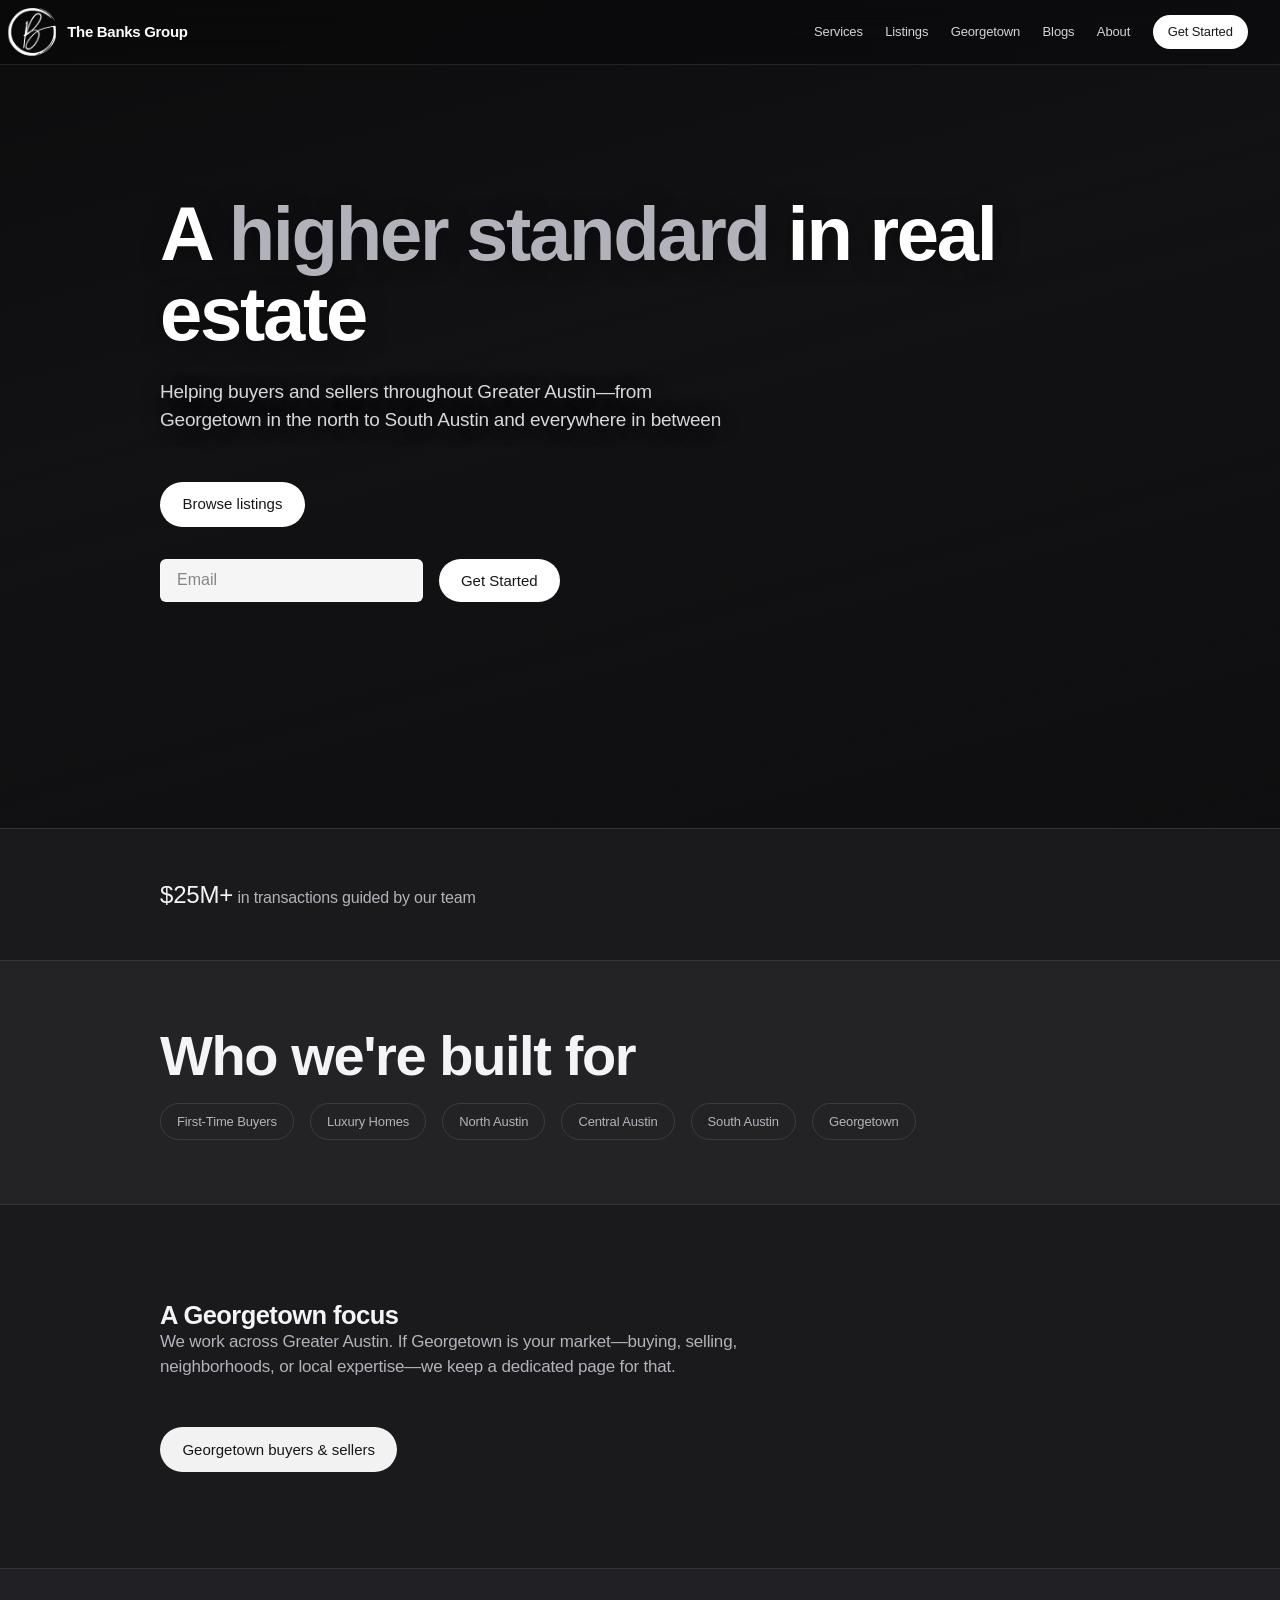
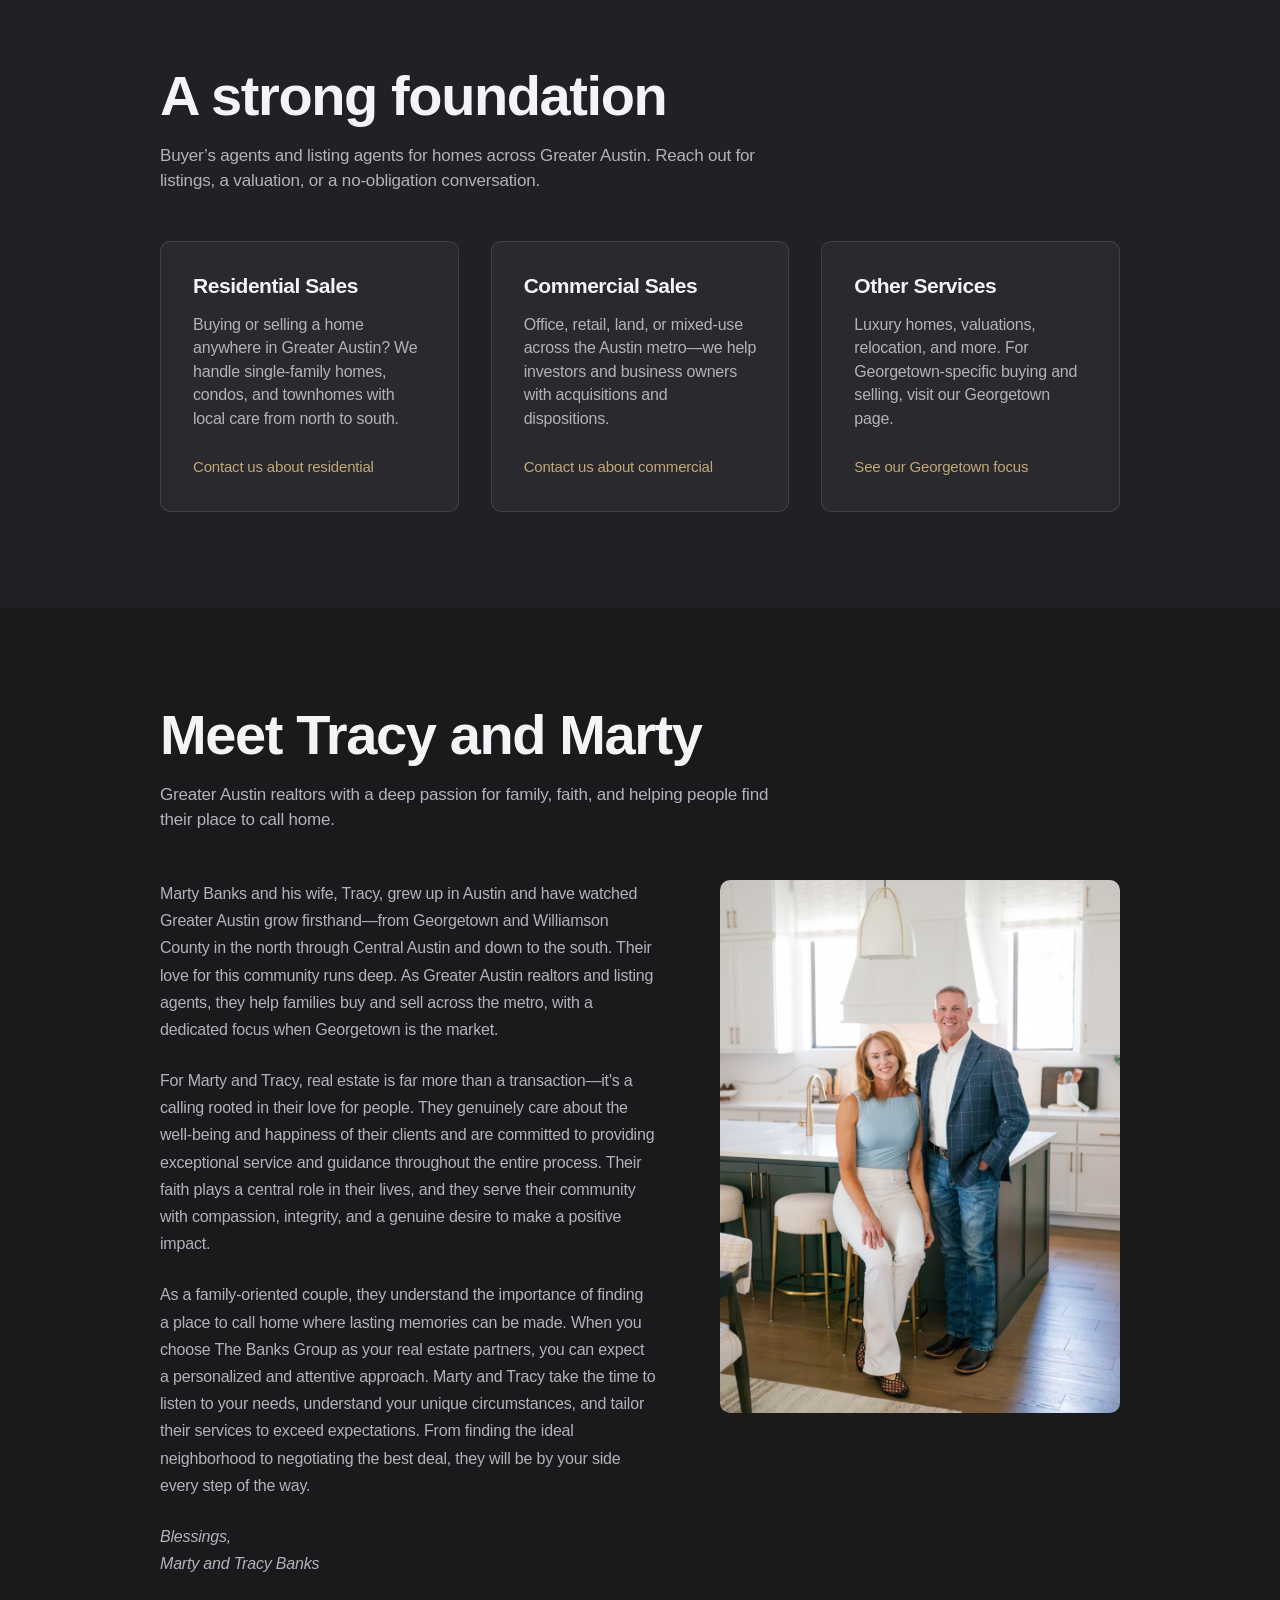
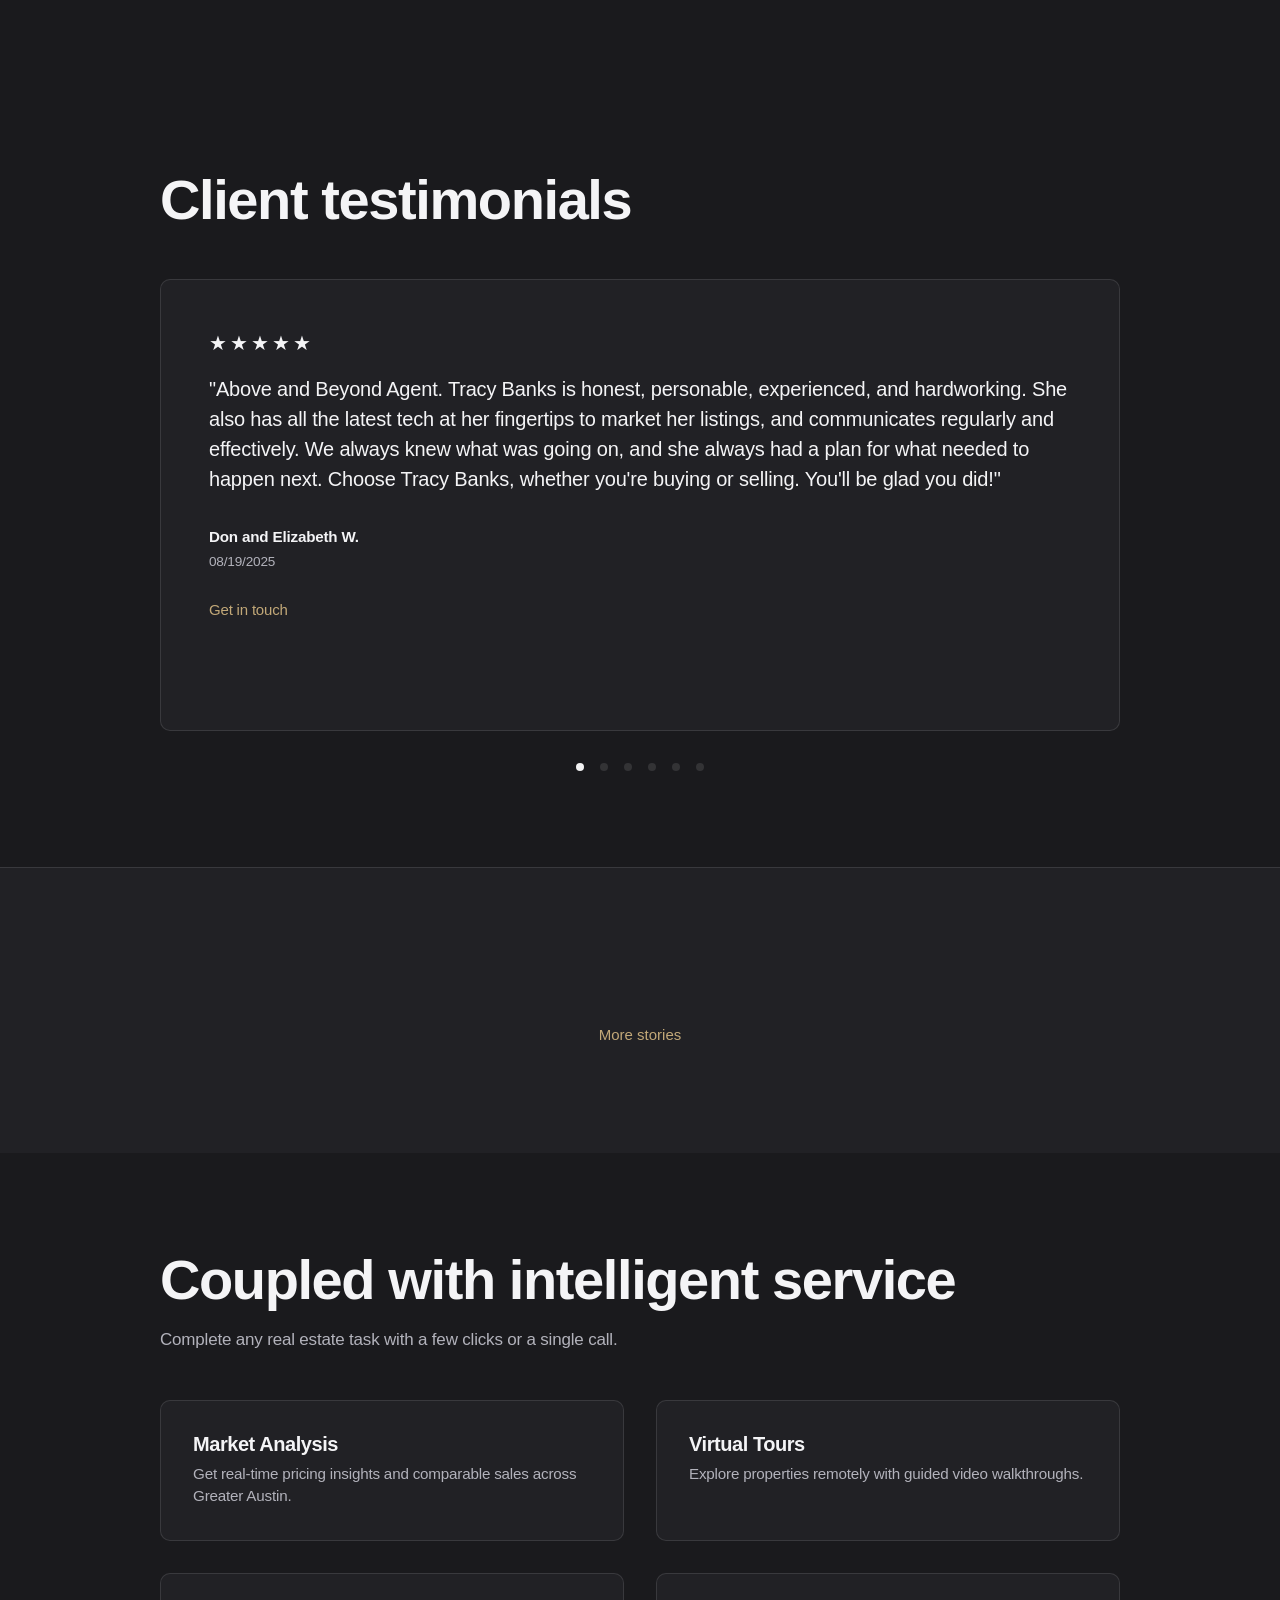
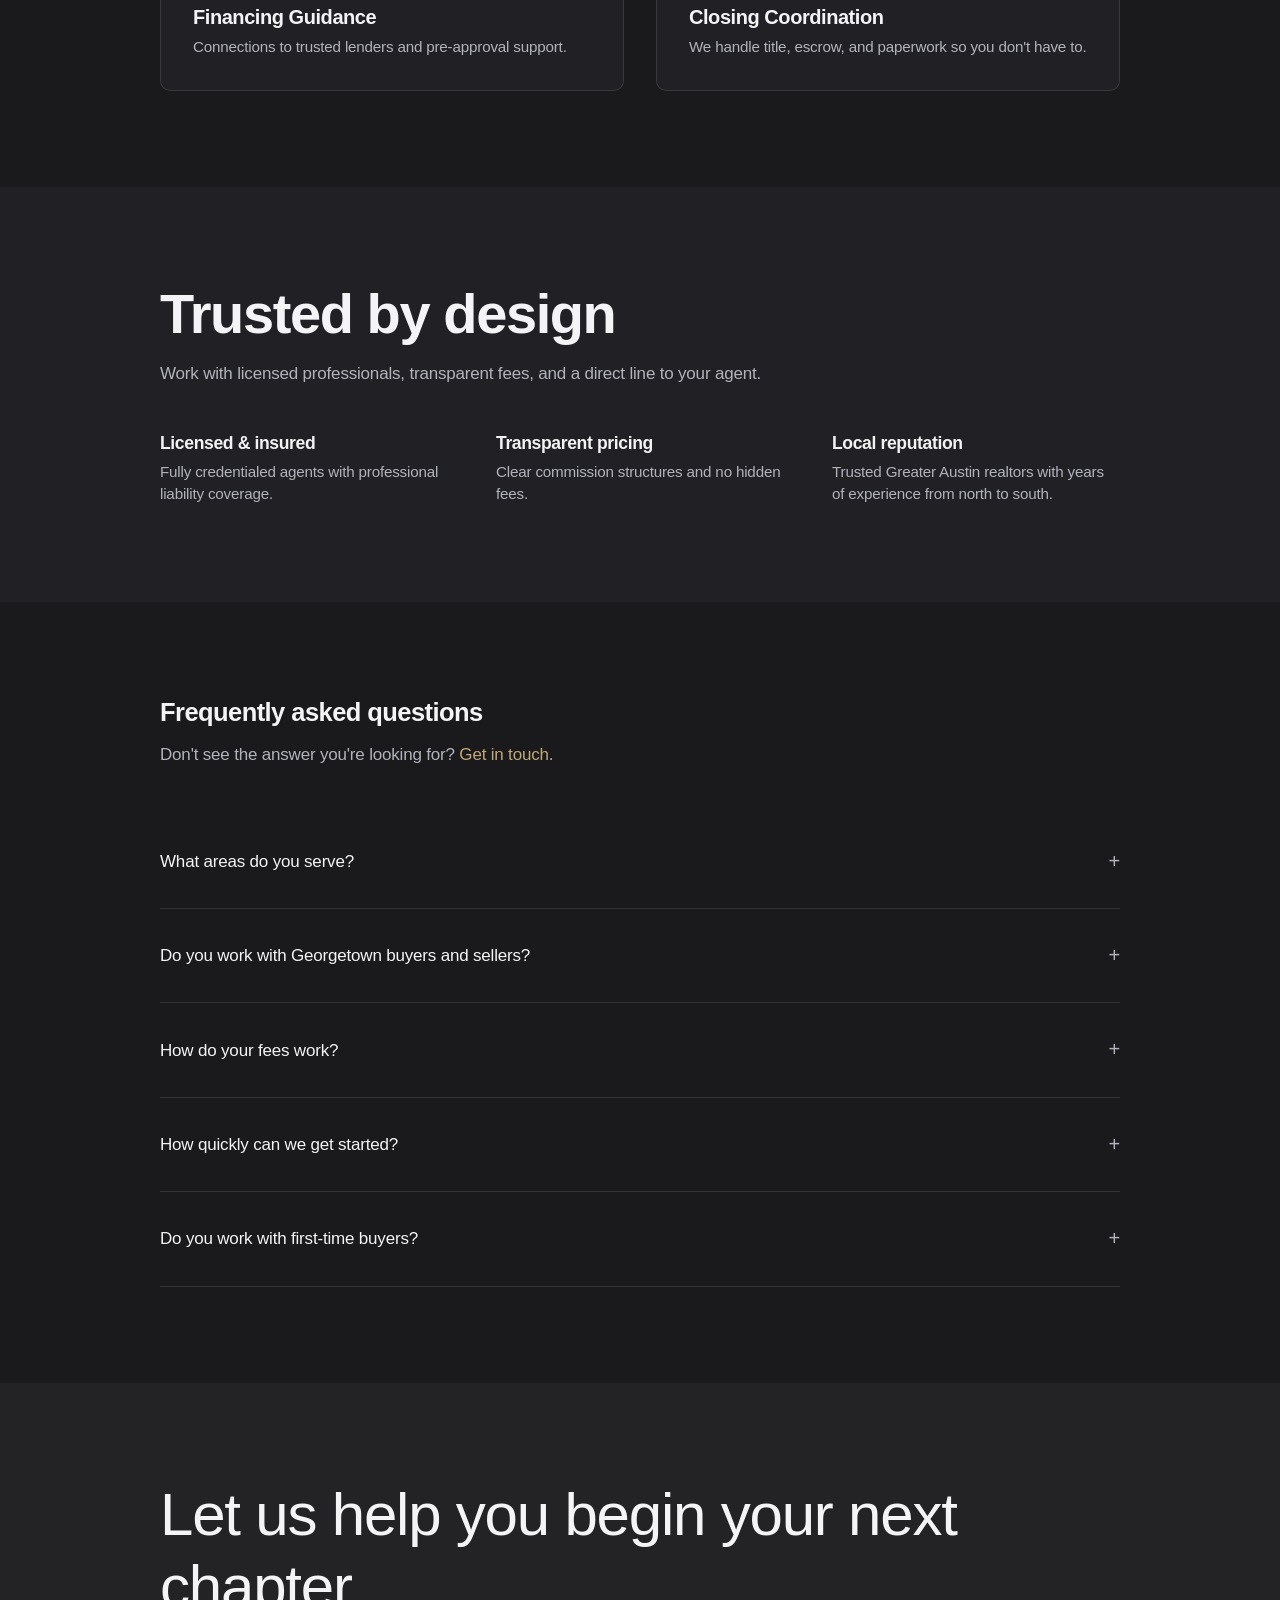
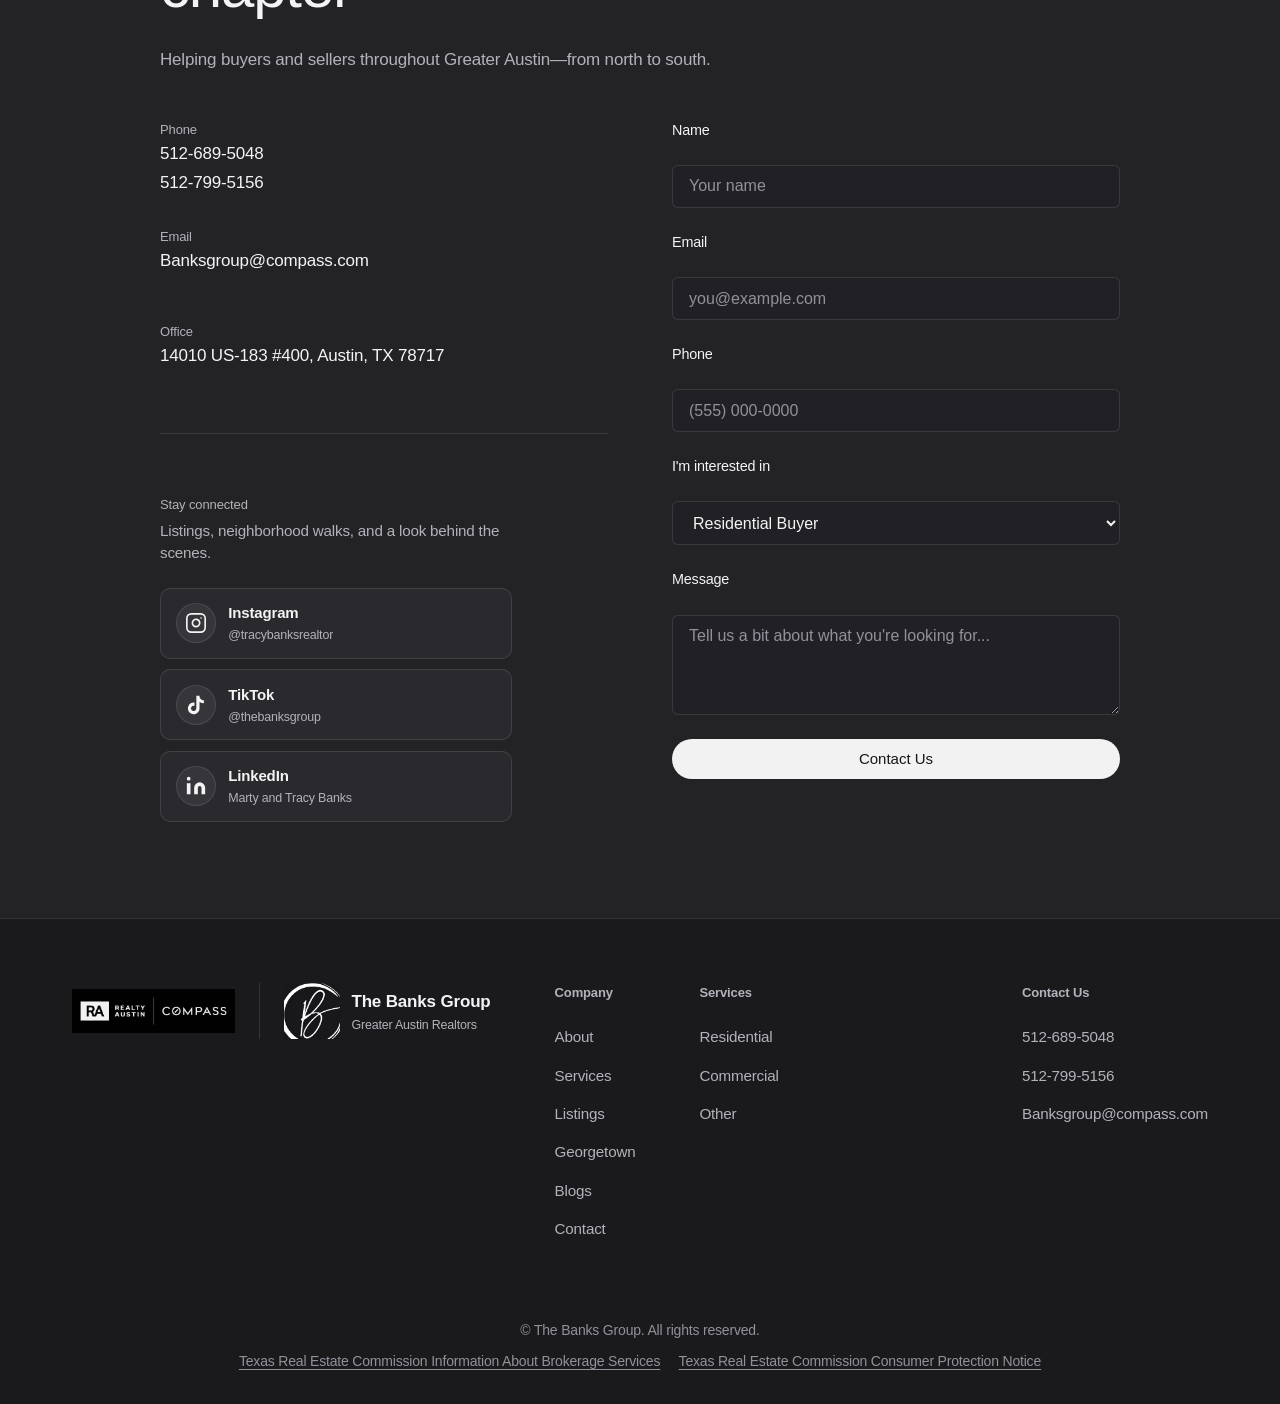
==== commit f7cc17a5: "Restore the homepage headline and show Georgetown current and past listings on the local page. Co-au" ====
--- a/real-estate-site/index.html
+++ b/real-estate-site/index.html
@@ -49,7 +49,7 @@
     "description": "Helping buyers and sellers throughout Greater Austin—from Georgetown in the north to South Austin and everywhere in between."
   }
   </script>
-  <link rel="stylesheet" href="styles.css?v=20260910f">
+  <link rel="stylesheet" href="styles.css?v=20260910j">
   <link rel="preload" href="assets/videos/austin-skyline.mp4" as="video" type="video/mp4">
 </head>
 <body class="home">
@@ -84,7 +84,7 @@
         <div class="hero-video-overlay"></div>
       </div>
       <div class="container hero-content">
-        <h1>The Banks Group | <em>Greater Austin Realtors</em></h1>
+        <h1>A <em>higher standard</em> in real estate</h1>
         <p class="hero-sub">Helping buyers and sellers throughout Greater Austin—from Georgetown in the north to South Austin and everywhere in between</p>
         <a href="listings.html" class="btn btn-primary hero-cta-link">Browse listings</a>
         <form class="hero-cta" id="hero-form">
--- a/real-estate-site/styles.css
+++ b/real-estate-site/styles.css
@@ -458,15 +458,11 @@
 }
 
 .hero h1 {
-  font-size: clamp(2.5rem, 5.6vw, 4.15rem);
+  font-size: clamp(3rem, 7vw, 4.75rem);
   font-weight: 600;
   line-height: 1.05;
   letter-spacing: -0.03em;
   margin-bottom: var(--space-md);
-}
-
-.hero h1 em {
-  display: block;
 }
 
 .hero-sub {
@@ -525,12 +521,8 @@
 
 @media (max-width: 520px) {
   .hero h1 {
-    font-size: 2.05rem;
-    max-width: none;
-  }
-
-  .hero h1 em {
-    max-width: 8.1em;
+    font-size: 2.25rem;
+    max-width: 8.4em;
   }
 
   .hero-sub {
@@ -584,7 +576,9 @@
 .amplified h2,
 .tools h2,
 .secure h2,
-.testimonials h2 {
+.testimonials h2,
+.geo-lead h1,
+.geo-listings h2 {
   font-size: clamp(2.5rem, 5vw, 3.5rem);
   font-weight: 600;
   letter-spacing: -0.025em;
@@ -2046,3 +2040,48 @@
   color: var(--color-text);
 }
 
+.geo-page .listings-hero .section-intro,
+.geo-page .section-intro {
+  max-width: 44rem;
+}
+
+.geo-life-grid {
+  display: grid;
+  grid-template-columns: repeat(2, 1fr);
+  gap: var(--space-lg);
+  margin-top: var(--space-xl);
+}
+
+.geo-page .geo-note {
+  margin-top: var(--space-lg);
+}
+
+.geo-listings {
+  padding: var(--space-3xl) 0;
+  border-top: 1px solid var(--color-border);
+}
+
+.geo-listings .listings-tabs {
+  margin-top: var(--space-md);
+}
+
+.geo-listings .listings-grid {
+  padding-top: var(--space-lg);
+  padding-bottom: 0;
+}
+
+.geo-listings .listings-panel {
+  padding: 0;
+}
+
+@media (max-width: 768px) {
+  .geo-life-grid {
+    grid-template-columns: 1fr;
+  }
+
+  .geo-page .listings-hero .section-intro,
+  .geo-page .section-intro {
+    max-width: none;
+  }
+}
+
